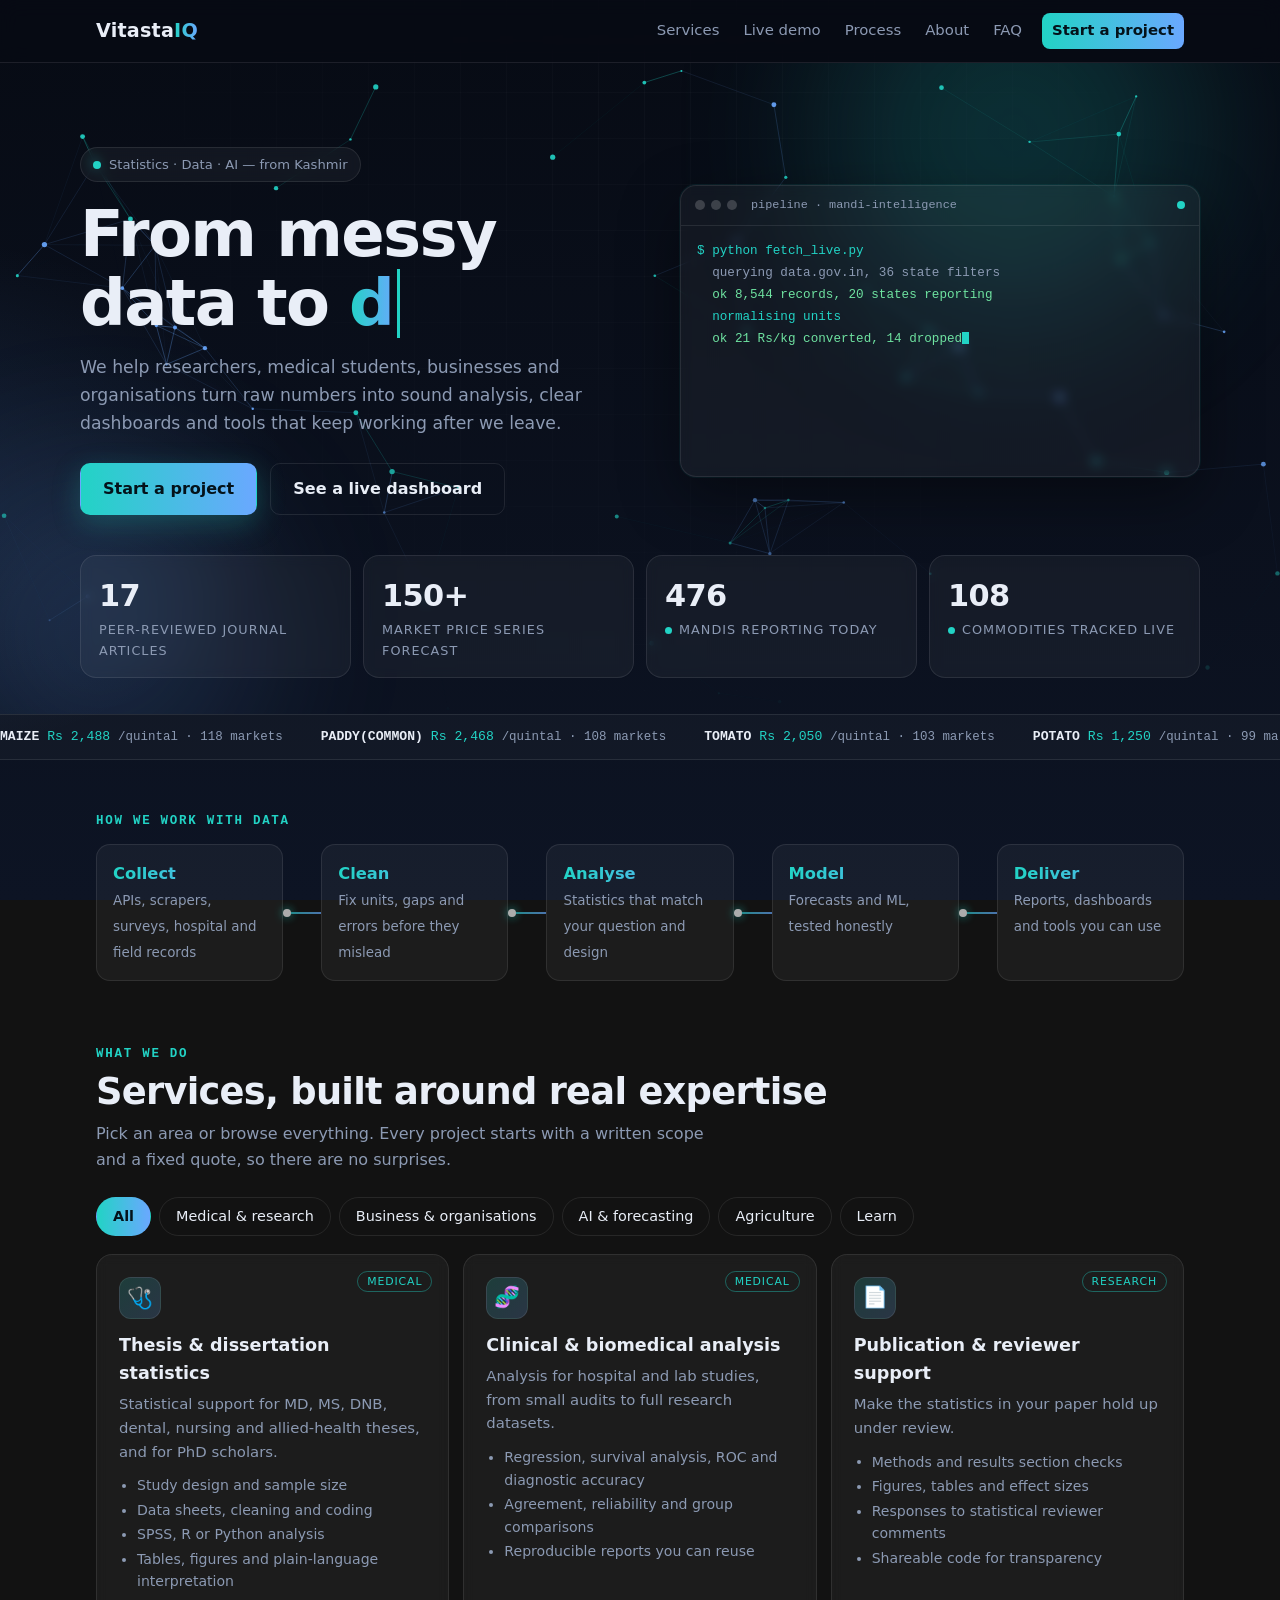
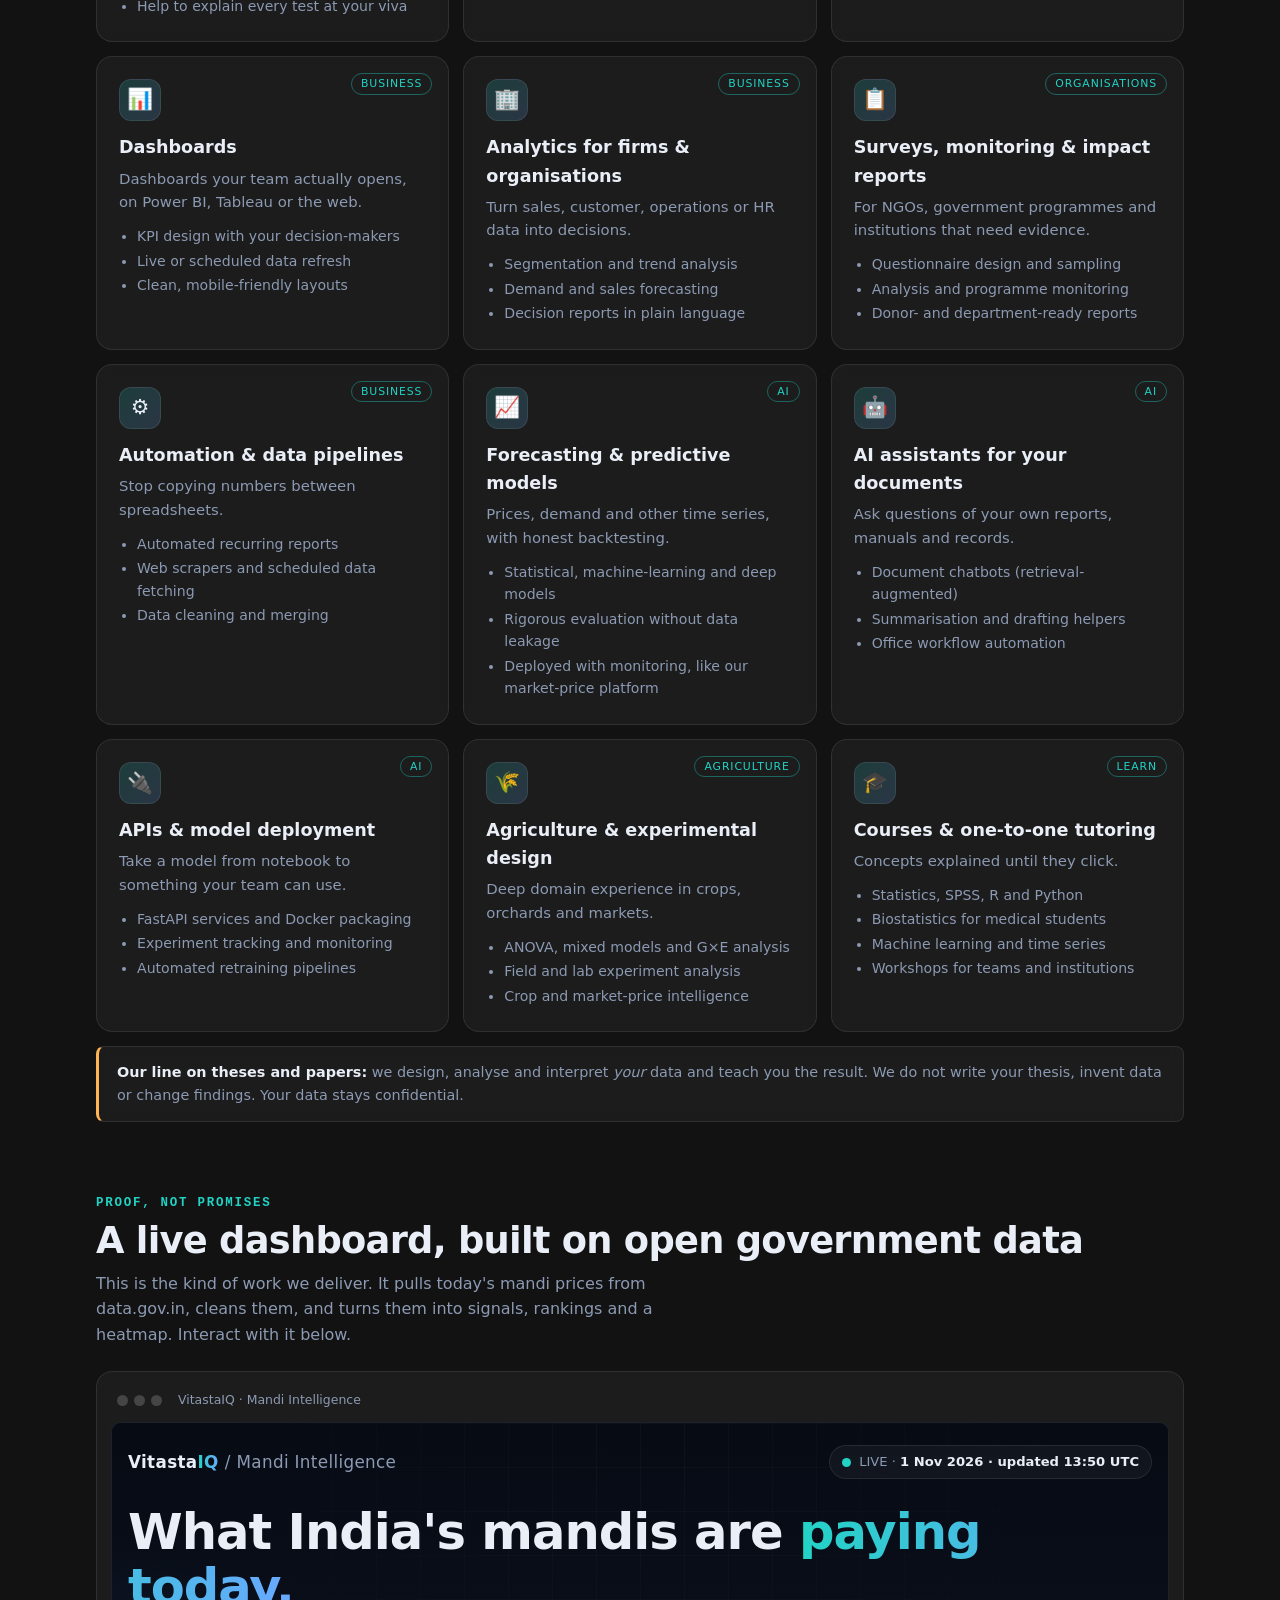
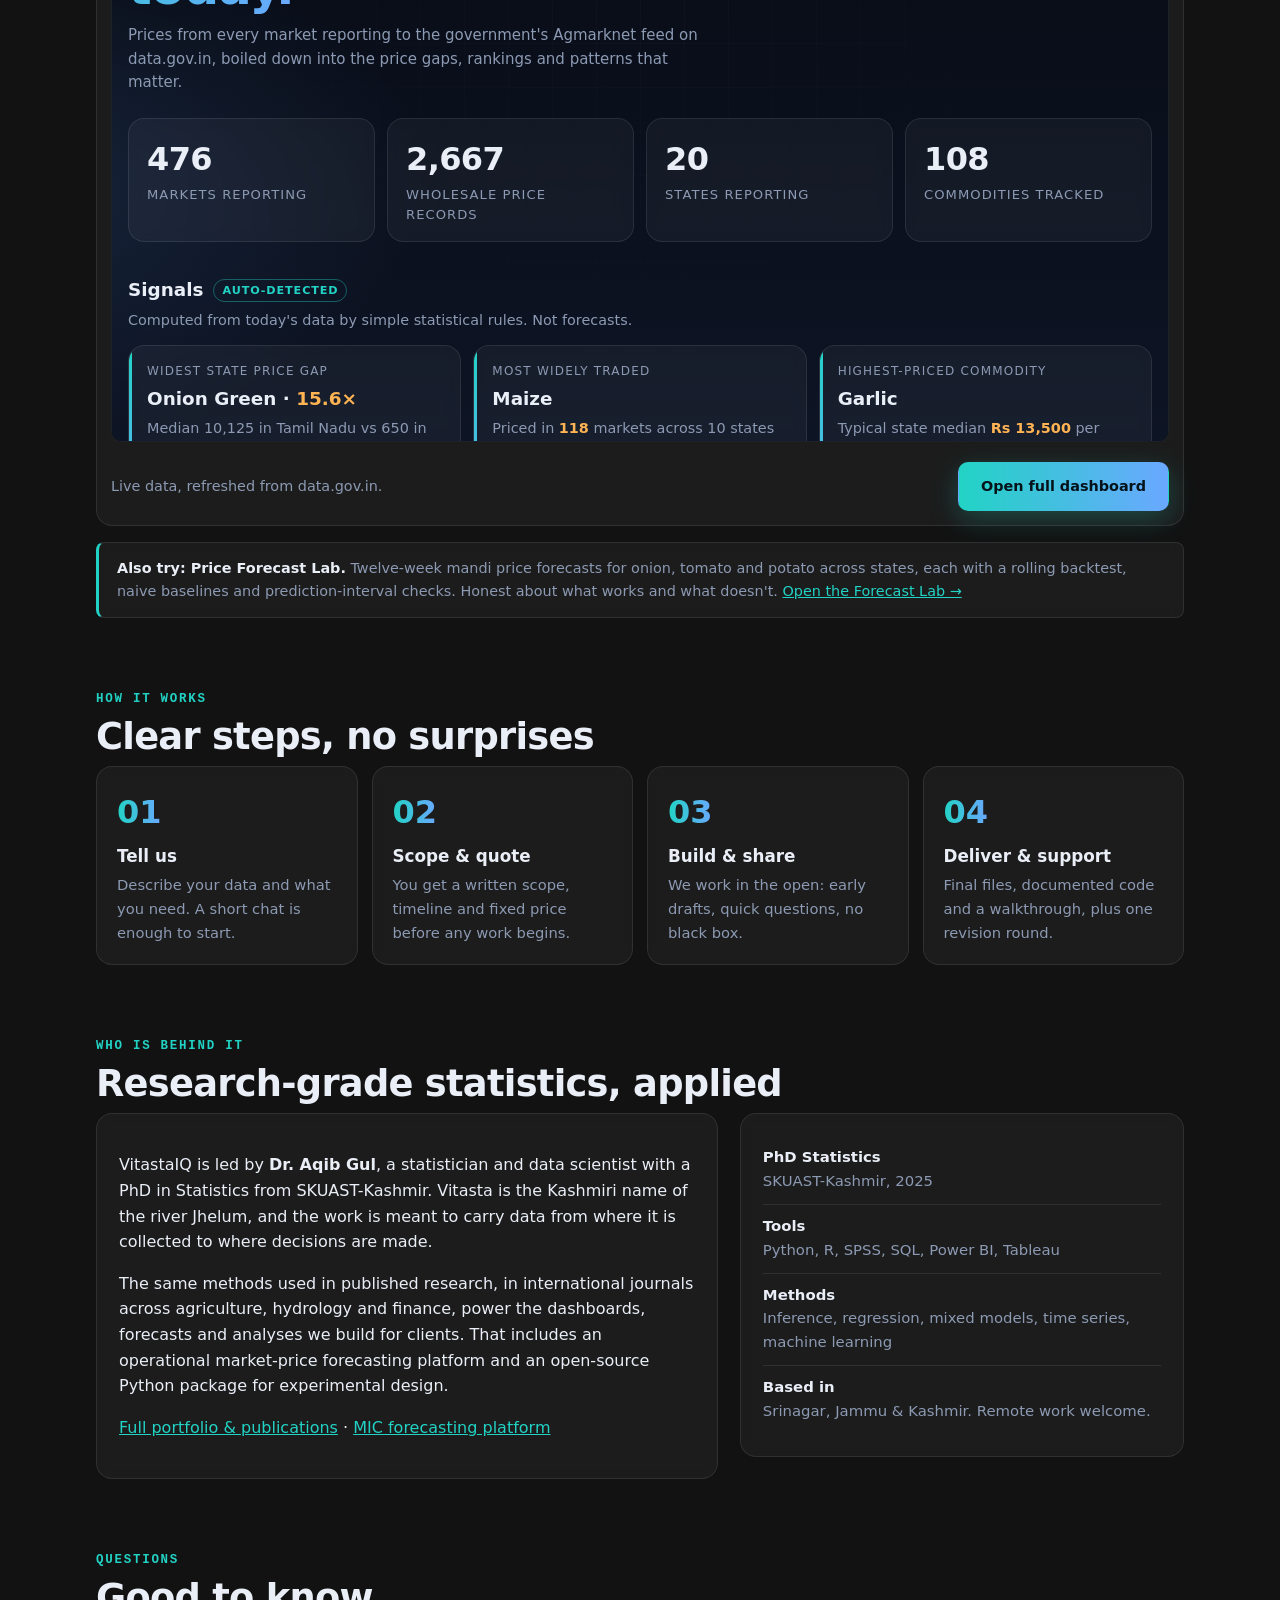
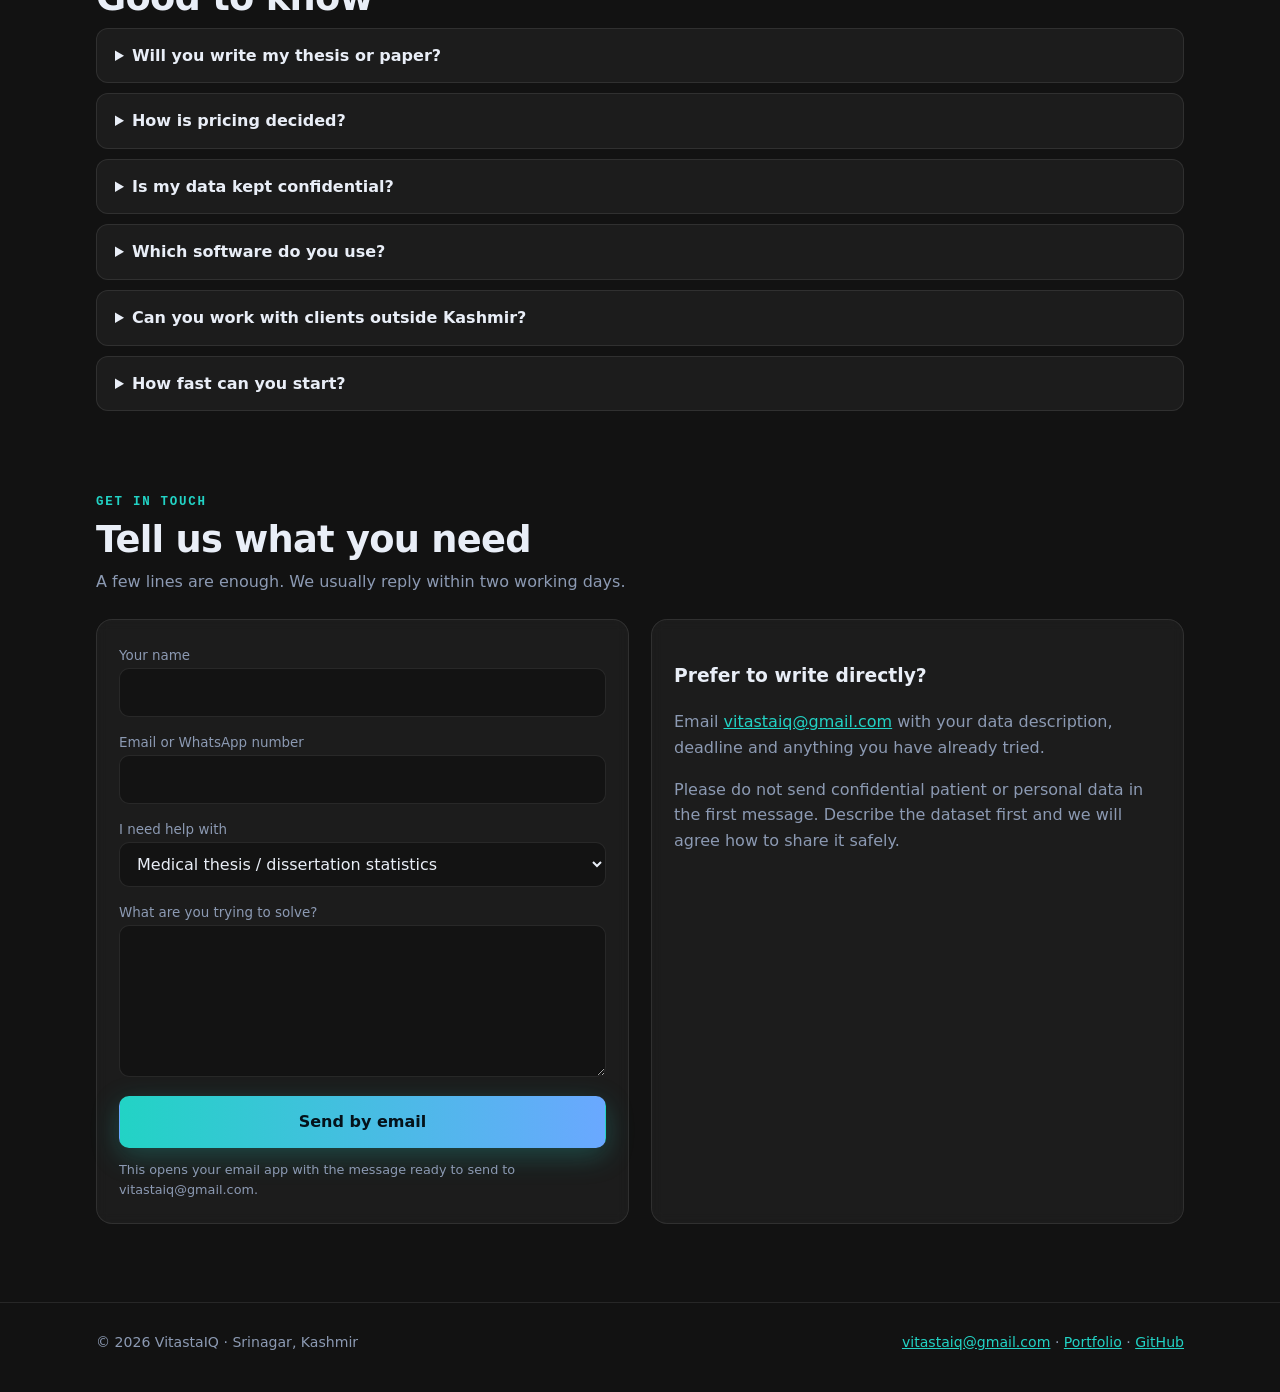
==== site/index.html @ 1707cb07 "Add Price Forecast Lab: 12-week mandi forecasts with rolling backtests, baselines and interval cover" ====
<!doctype html>
<html lang="en">
<head>
  <meta charset="utf-8">
  <meta name="viewport" content="width=device-width, initial-scale=1">
  <title>VitastaIQ</title>
  <meta name="description" content="Statistics, data and AI services from Kashmir: medical thesis analysis, dashboards, organisational analytics, forecasting and training.">
  <meta property="og:title" content="VitastaIQ: statistics, data and AI from Kashmir">
  <meta property="og:description" content="Medical thesis statistics, dashboards, analytics for organisations, forecasting, AI assistants and training.">
  <meta property="og:type" content="website">
  <link rel="stylesheet" href="styles.css">
</head>
<body>
  <header class="top">
    <div class="wrap">
      <a class="brand" href="#">Vitasta<span>IQ</span></a>
      <nav aria-label="Main">
        <a href="#services">Services</a>
        <a href="#demo">Live demo</a>
        <a href="#process">Process</a>
        <a href="#about">About</a>
        <a href="#faq">FAQ</a>
        <a class="cta" href="#contact">Start a project</a>
      </nav>
    </div>
  </header>

  <main>
<div class="hero-sec">
    <div class="orb o1"></div><div class="orb o2"></div>
    <canvas id="net" aria-hidden="true"></canvas>
    <div class="wrap hero">
     <div class="hero-grid">
      <div class="hero-copy">
      <div class="eyebrow glass"><span class="dot"></span> Statistics &middot; Data &middot; AI &mdash; from Kashmir</div>
      <h1>From messy data to <span class="rot grad" id="rot" aria-live="off">decisions</span></h1>
      <p class="lede">We help researchers, medical students, businesses and organisations turn raw numbers into sound analysis, clear dashboards and tools that keep working after we leave.</p>
      <a class="btn primary" href="#contact">Start a project</a>
      <a class="btn ghost" href="#demo">See a live dashboard</a>
      </div>
      <div class="console glass" aria-label="Pipeline log from the live mandi dashboard">
        <div class="cbar"><i></i><i></i><i></i><span>pipeline &middot; mandi-intelligence</span><em class="cdot"></em></div>
        <pre id="log" class="log"></pre>
      </div>
     </div>

      <div class="strip" id="strip">
        <div class="stat glass"><div class="n" data-count="17">0</div><div class="l">Peer-reviewed journal articles</div></div>
        <div class="stat glass"><div class="n" data-count="150" data-suffix="+">0</div><div class="l">Market price series forecast</div></div>
        <div class="stat glass live" id="liveA" hidden><div class="n" data-count="0" id="liveMarkets">0</div><div class="l">Mandis reporting today</div></div>
        <div class="stat glass live" id="liveB" hidden><div class="n" data-count="0" id="liveComm">0</div><div class="l">Commodities tracked live</div></div>
      </div>
    </div>
</div>

    <div class="ticker" id="ticker" hidden aria-label="Live mandi price ticker"><div class="tk" id="tk"></div></div>

    <section class="flow">
      <div class="wrap">
        <div class="kicker rv">How we work with data</div>
        <div class="flow-row rv">
          <div class="node"><b>Collect</b><span>APIs, scrapers, surveys, hospital and field records</span></div>
          <div class="link"></div>
          <div class="node"><b>Clean</b><span>Fix units, gaps and errors before they mislead</span></div>
          <div class="link"></div>
          <div class="node"><b>Analyse</b><span>Statistics that match your question and design</span></div>
          <div class="link"></div>
          <div class="node"><b>Model</b><span>Forecasts and ML, tested honestly</span></div>
          <div class="link"></div>
          <div class="node"><b>Deliver</b><span>Reports, dashboards and tools you can use</span></div>
        </div>
      </div>
    </section>

    <section id="services">
      <div class="wrap">
        <div class="kicker rv">What we do</div>
        <h2 class="rv">Services, built around real expertise</h2>
        <p class="sub rv">Pick an area or browse everything. Every project starts with a written scope and a fixed quote, so there are no surprises.</p>

        <div class="filters rv" id="filters" role="group" aria-label="Filter services">
          <button class="chip" type="button" data-f="all" aria-pressed="true">All</button>
          <button class="chip" type="button" data-f="med" aria-pressed="false">Medical &amp; research</button>
          <button class="chip" type="button" data-f="biz" aria-pressed="false">Business &amp; organisations</button>
          <button class="chip" type="button" data-f="ai" aria-pressed="false">AI &amp; forecasting</button>
          <button class="chip" type="button" data-f="agri" aria-pressed="false">Agriculture</button>
          <button class="chip" type="button" data-f="learn" aria-pressed="false">Learn</button>
        </div>

        <div class="cards" id="cards">
          <article class="card glass rv" data-c="med">
            <span class="tag">Medical</span><div class="ico">🩺</div>
            <h3>Thesis &amp; dissertation statistics</h3>
            <p>Statistical support for MD, MS, DNB, dental, nursing and allied-health theses, and for PhD scholars.</p>
            <ul><li>Study design and sample size</li><li>Data sheets, cleaning and coding</li><li>SPSS, R or Python analysis</li><li>Tables, figures and plain-language interpretation</li><li>Help to explain every test at your viva</li></ul>
          </article>
          <article class="card glass rv" data-c="med">
            <span class="tag">Medical</span><div class="ico">🧬</div>
            <h3>Clinical &amp; biomedical analysis</h3>
            <p>Analysis for hospital and lab studies, from small audits to full research datasets.</p>
            <ul><li>Regression, survival analysis, ROC and diagnostic accuracy</li><li>Agreement, reliability and group comparisons</li><li>Reproducible reports you can reuse</li></ul>
          </article>
          <article class="card glass rv" data-c="med">
            <span class="tag">Research</span><div class="ico">📄</div>
            <h3>Publication &amp; reviewer support</h3>
            <p>Make the statistics in your paper hold up under review.</p>
            <ul><li>Methods and results section checks</li><li>Figures, tables and effect sizes</li><li>Responses to statistical reviewer comments</li><li>Shareable code for transparency</li></ul>
          </article>

          <article class="card glass rv" data-c="biz">
            <span class="tag">Business</span><div class="ico">📊</div>
            <h3>Dashboards</h3>
            <p>Dashboards your team actually opens, on Power BI, Tableau or the web.</p>
            <ul><li>KPI design with your decision-makers</li><li>Live or scheduled data refresh</li><li>Clean, mobile-friendly layouts</li></ul>
          </article>
          <article class="card glass rv" data-c="biz">
            <span class="tag">Business</span><div class="ico">🏢</div>
            <h3>Analytics for firms &amp; organisations</h3>
            <p>Turn sales, customer, operations or HR data into decisions.</p>
            <ul><li>Segmentation and trend analysis</li><li>Demand and sales forecasting</li><li>Decision reports in plain language</li></ul>
          </article>
          <article class="card glass rv" data-c="biz">
            <span class="tag">Organisations</span><div class="ico">📋</div>
            <h3>Surveys, monitoring &amp; impact reports</h3>
            <p>For NGOs, government programmes and institutions that need evidence.</p>
            <ul><li>Questionnaire design and sampling</li><li>Analysis and programme monitoring</li><li>Donor- and department-ready reports</li></ul>
          </article>
          <article class="card glass rv" data-c="biz">
            <span class="tag">Business</span><div class="ico">⚙️</div>
            <h3>Automation &amp; data pipelines</h3>
            <p>Stop copying numbers between spreadsheets.</p>
            <ul><li>Automated recurring reports</li><li>Web scrapers and scheduled data fetching</li><li>Data cleaning and merging</li></ul>
          </article>

          <article class="card glass rv" data-c="ai">
            <span class="tag">AI</span><div class="ico">📈</div>
            <h3>Forecasting &amp; predictive models</h3>
            <p>Prices, demand and other time series, with honest backtesting.</p>
            <ul><li>Statistical, machine-learning and deep models</li><li>Rigorous evaluation without data leakage</li><li>Deployed with monitoring, like our market-price platform</li></ul>
          </article>
          <article class="card glass rv" data-c="ai">
            <span class="tag">AI</span><div class="ico">🤖</div>
            <h3>AI assistants for your documents</h3>
            <p>Ask questions of your own reports, manuals and records.</p>
            <ul><li>Document chatbots (retrieval-augmented)</li><li>Summarisation and drafting helpers</li><li>Office workflow automation</li></ul>
          </article>
          <article class="card glass rv" data-c="ai">
            <span class="tag">AI</span><div class="ico">🔌</div>
            <h3>APIs &amp; model deployment</h3>
            <p>Take a model from notebook to something your team can use.</p>
            <ul><li>FastAPI services and Docker packaging</li><li>Experiment tracking and monitoring</li><li>Automated retraining pipelines</li></ul>
          </article>

          <article class="card glass rv" data-c="agri">
            <span class="tag">Agriculture</span><div class="ico">🌾</div>
            <h3>Agriculture &amp; experimental design</h3>
            <p>Deep domain experience in crops, orchards and markets.</p>
            <ul><li>ANOVA, mixed models and G&times;E analysis</li><li>Field and lab experiment analysis</li><li>Crop and market-price intelligence</li></ul>
          </article>

          <article class="card glass rv" data-c="learn">
            <span class="tag">Learn</span><div class="ico">🎓</div>
            <h3>Courses &amp; one-to-one tutoring</h3>
            <p>Concepts explained until they click.</p>
            <ul><li>Statistics, SPSS, R and Python</li><li>Biostatistics for medical students</li><li>Machine learning and time series</li><li>Workshops for teams and institutions</li></ul>
          </article>
        </div>

        <div class="policy glass rv"><strong>Our line on theses and papers:</strong> we design, analyse and interpret <em>your</em> data and teach you the result. We do not write your thesis, invent data or change findings. Your data stays confidential.</div>
      </div>
    </section>

    <section id="demo">
      <div class="wrap">
        <div class="kicker rv">Proof, not promises</div>
        <h2 class="rv">A live dashboard, built on open government data</h2>
        <p class="sub rv">This is the kind of work we deliver. It pulls today's mandi prices from data.gov.in, cleans them, and turns them into signals, rankings and a heatmap. Interact with it below.</p>
        <div class="demo glass rv">
          <div class="bar"><i></i><i></i><i></i><span>VitastaIQ &middot; Mandi Intelligence</span></div>
          <iframe src="demo/mandi/index.html" title="Mandi Intelligence dashboard" loading="lazy"></iframe>
          <div class="row"><span>Live data, refreshed from data.gov.in.</span><a class="btn primary" href="demo/mandi/index.html">Open full dashboard</a></div>
        </div>
        <div class="policy glass rv" style="margin-top:16px;border-left-color:var(--a)"><strong>Also try: Price Forecast Lab.</strong> Twelve-week mandi price forecasts for onion, tomato and potato across states, each with a rolling backtest, naive baselines and prediction-interval checks. Honest about what works and what doesn't. <a href="demo/forecast/index.html">Open the Forecast Lab &rarr;</a></div>
      </div>
    </section>

    <section id="process">
      <div class="wrap">
        <div class="kicker rv">How it works</div>
        <h2 class="rv">Clear steps, no surprises</h2>
        <div class="steps">
          <div class="step glass rv"><h3>Tell us</h3><p>Describe your data and what you need. A short chat is enough to start.</p></div>
          <div class="step glass rv"><h3>Scope &amp; quote</h3><p>You get a written scope, timeline and fixed price before any work begins.</p></div>
          <div class="step glass rv"><h3>Build &amp; share</h3><p>We work in the open: early drafts, quick questions, no black box.</p></div>
          <div class="step glass rv"><h3>Deliver &amp; support</h3><p>Final files, documented code and a walkthrough, plus one revision round.</p></div>
        </div>
      </div>
    </section>

    <section id="about">
      <div class="wrap">
        <div class="kicker rv">Who is behind it</div>
        <h2 class="rv">Research-grade statistics, applied</h2>
        <div class="about">
          <div class="box glass rv">
            <p>VitastaIQ is led by <strong>Dr. Aqib Gul</strong>, a statistician and data scientist with a PhD in Statistics from SKUAST-Kashmir. Vitasta is the Kashmiri name of the river Jhelum, and the work is meant to carry data from where it is collected to where decisions are made.</p>
            <p>The same methods used in published research, in international journals across agriculture, hydrology and finance, power the dashboards, forecasts and analyses we build for clients. That includes an operational market-price forecasting platform and an open-source Python package for experimental design.</p>
            <p><a href="https://deepstatistix.github.io/">Full portfolio &amp; publications</a> &middot; <a href="https://micskuast.in">MIC forecasting platform</a></p>
          </div>
          <ul class="facts glass rv box">
            <li><b>PhD Statistics</b>SKUAST-Kashmir, 2025</li>
            <li><b>Tools</b>Python, R, SPSS, SQL, Power BI, Tableau</li>
            <li><b>Methods</b>Inference, regression, mixed models, time series, machine learning</li>
            <li><b>Based in</b>Srinagar, Jammu &amp; Kashmir. Remote work welcome.</li>
          </ul>
        </div>
      </div>
    </section>

    <section id="faq">
      <div class="wrap">
        <div class="kicker rv">Questions</div>
        <h2 class="rv">Good to know</h2>
        <div class="rv">
          <details><summary>Will you write my thesis or paper?</summary><p>No. We help with study design, analysis and interpretation of your own real data, and we teach you the results so you can defend them. The writing and the conclusions stay yours.</p></details>
          <details><summary>How is pricing decided?</summary><p>Every project gets a fixed quote after a short scoping chat, based on the data, the deliverables and the deadline. Students and early-stage teams are welcome to ask about reduced rates.</p></details>
          <details><summary>Is my data kept confidential?</summary><p>Yes. Client data is used only for your project and is not shared or published. We can sign a simple confidentiality agreement on request.</p></details>
          <details><summary>Which software do you use?</summary><p>SPSS, R and Python for analysis; Power BI, Tableau or web dashboards for reporting. We deliver in the tools you can open and maintain.</p></details>
          <details><summary>Can you work with clients outside Kashmir?</summary><p>Yes. Most work is remote, by email, calls and shared files.</p></details>
          <details><summary>How fast can you start?</summary><p>Small analyses can start within days. Larger builds are scheduled after the scope is agreed.</p></details>
        </div>
      </div>
    </section>

    <section id="contact">
      <div class="wrap">
        <div class="kicker rv">Get in touch</div>
        <h2 class="rv">Tell us what you need</h2>
        <p class="sub rv">A few lines are enough. We usually reply within two working days.</p>
        <div class="contact">
          <form class="glass rv" id="form">
            <div><label for="name">Your name</label><input id="name" name="name" required autocomplete="name"></div>
            <div><label for="contactinfo">Email or WhatsApp number</label><input id="contactinfo" name="contactinfo" required></div>
            <div><label for="service">I need help with</label>
              <select id="service" name="service">
                <option>Medical thesis / dissertation statistics</option>
                <option>Clinical or biomedical research analysis</option>
                <option>Publication or reviewer support</option>
                <option>Dashboard</option>
                <option>Analytics for my organisation</option>
                <option>Survey, monitoring or impact report</option>
                <option>Automation or data pipeline</option>
                <option>Forecasting or predictive model</option>
                <option>AI assistant for documents</option>
                <option>Agriculture or experimental design</option>
                <option>Course or tutoring</option>
                <option>Something else</option>
              </select></div>
            <div><label for="msg">What are you trying to solve?</label><textarea id="msg" name="msg" rows="5" required></textarea></div>
            <button class="btn primary" type="submit">Send by email</button>
            <p class="note">This opens your email app with the message ready to send to vitastaiq@gmail.com.</p>
          </form>
          <div class="side glass rv">
            <h3>Prefer to write directly?</h3>
            <p>Email <a href="mailto:vitastaiq@gmail.com">vitastaiq@gmail.com</a> with your data description, deadline and anything you have already tried.</p>
            <p>Please do not send confidential patient or personal data in the first message. Describe the dataset first and we will agree how to share it safely.</p>
          </div>
        </div>
      </div>
    </section>
  </main>

  <footer>
    <div class="wrap">
      <span>&copy; 2026 VitastaIQ &middot; Srinagar, Kashmir</span>
      <span><a href="mailto:vitastaiq@gmail.com">vitastaiq@gmail.com</a> &middot; <a href="https://deepstatistix.github.io/">Portfolio</a> &middot; <a href="https://github.com/DeepStatistix">GitHub</a></span>
    </div>
  </footer>

<script src="demo/mandi/live.js" onerror="void 0"></script>
<script>
(function () {
  var reduce = window.matchMedia && window.matchMedia("(prefers-reduced-motion: reduce)").matches;
  var fmt = function (n) { return Math.round(n).toLocaleString("en-IN"); };

  /* rotating headline word */
  var words = ["decisions", "dashboards", "thesis results", "forecasts", "AI tools", "clear reports"];
  var el = document.getElementById("rot");
  if (reduce) { el.textContent = words[0]; el.style.borderRight = "0"; }
  else {
    var w = 0, i = 0, del = false;
    (function tick() {
      var full = words[w];
      i += del ? -1 : 1;
      el.textContent = full.slice(0, i);
      var wait = del ? 45 : 85;
      if (!del && i === full.length) { del = true; wait = 1500; }
      else if (del && i === 0) { del = false; w = (w + 1) % words.length; wait = 350; }
      setTimeout(tick, wait);
    })();
  }

  /* live numbers from the dashboard's data, if present */
  if (window.LIVE) {
    document.getElementById("liveMarkets").setAttribute("data-count", window.LIVE.markets);
    document.getElementById("liveComm").setAttribute("data-count", Object.keys(window.LIVE.commodities).length);
    document.getElementById("liveA").hidden = false;
    document.getElementById("liveB").hidden = false;
  }

  /* live data helpers */
  var esc = function (s) { return String(s).replace(/[&<>"]/g, function (c) { return { "&": "&amp;", "<": "&lt;", ">": "&gt;", '"': "&quot;" }[c]; }); };
  var med = function (a) { a = a.slice().sort(function (x, y) { return x - y; }); var m = a.length >> 1; return a.length % 2 ? a[m] : (a[m - 1] + a[m]) / 2; };
  var L = window.LIVE, byM = [], best = null;
  if (L) {
    Object.keys(L.commodities).forEach(function (n) { var c = L.commodities[n]; c.typ = med(c.states.map(function (s) { return s.p; })); c.nst = c.states.length; });
    byM = Object.keys(L.commodities).sort(function (a, b) { return L.commodities[b].markets - L.commodities[a].markets; });
    byM.forEach(function (n) {
      var c = L.commodities[n]; if (c.nst < 4 || c.markets < 10) return;
      var lo = c.states[0], hi = c.states[c.states.length - 1], r = hi.p / lo.p;
      if (!best || r > best.r) best = { n: n, r: r, lo: lo.s, hi: hi.s };
    });
  }

  /* price ticker */
  if (L && byM.length) {
    var items = byM.slice(0, 18).map(function (n) {
      var c = L.commodities[n];
      return "<span><b>" + esc(n.toUpperCase()) + "</b> <em>Rs " + fmt(c.typ) + "</em> <small>/quintal &middot; " + c.markets + " markets</small></span>";
    }).join("");
    document.getElementById("tk").innerHTML = items + items;
    document.getElementById("ticker").hidden = false;
  }

  /* console: the real steps of the mandi pipeline, with today's numbers */
  (function () {
    var out = document.getElementById("log"), lines;
    if (L) lines = [
      ["p", "$ python fetch_live.py"],
      ["m", "  querying data.gov.in, 36 state filters"],
      ["ok", "  ok " + fmt(L.rows) + " records, " + L.states + " states reporting"],
      ["p", "  normalising units"],
      ["ok", "  ok " + (L.adjusted || 0) + " Rs/kg converted, " + (L.dropped || 0) + " dropped"],
      ["ok", "  ok " + fmt(L.retail || 0) + " retail-market records set aside"],
      ["p", "  aggregating"],
      ["ok", "  ok " + L.markets + " markets, " + byM.length + " commodities"]
    ].concat(best ? [["w", "  signal: widest gap " + best.n + " " + best.r.toFixed(1) + "x (" + best.lo + " to " + best.hi + ")"]] : [], [["m", "  ready, data for " + L.date]]);
    else lines = [["p", "$ python fetch_live.py"], ["m", "  querying data.gov.in"], ["p", "  normalising units"], ["p", "  aggregating"], ["ok", "  ok dashboard data ready"]];
    var html = [], li = 0, ci = 0;
    function paint(cursor) { out.innerHTML = html.join("\n") + (cursor ? '<span class="cur"></span>' : ""); }
    if (reduce) { html = lines.map(function (l) { return '<span class="' + l[0] + '">' + esc(l[1]) + "</span>"; }); paint(true); return; }
    (function step() {
      if (li >= lines.length) { paint(true); return; }
      var l = lines[li], isCmd = l[0] === "p" && l[1].charAt(0) === "$";
      if (isCmd && ci < l[1].length) {
        ci += 1; out.innerHTML = html.concat(['<span class="p">' + esc(l[1].slice(0, ci)) + "</span>"]).join("\n") + '<span class="cur"></span>';
        return setTimeout(step, 55);
      }
      html.push('<span class="' + l[0] + '">' + esc(l[1]) + "</span>"); li += 1; ci = 0; paint(true);
      setTimeout(step, isCmd ? 400 : 330);
    })();
  })();

  /* neural-network background */
  (function () {
    var c = document.getElementById("net"); if (!c || reduce || !c.getContext) return;
    var x = c.getContext("2d"), W = 0, H = 0, pts = [], mouse = { x: -999, y: -999 }, run = true, LINK = 130;
    function size() {
      var r = c.parentNode.getBoundingClientRect(), d = Math.min(window.devicePixelRatio || 1, 2);
      W = r.width; H = r.height; c.width = W * d; c.height = H * d; x.setTransform(d, 0, 0, d, 0, 0);
      var n = Math.round(Math.min(95, W * H / 13000)); pts = [];
      for (var i = 0; i < n; i++) pts.push({ x: Math.random() * W, y: Math.random() * H, vx: (Math.random() - .5) * .38, vy: (Math.random() - .5) * .38, r: 1 + Math.random() * 1.7, h: Math.random() < .3 });
    }
    function frame() {
      if (!run) return;
      x.clearRect(0, 0, W, H);
      for (var i = 0; i < pts.length; i++) {
        var p = pts[i]; p.x += p.vx; p.y += p.vy;
        if (p.x < 0 || p.x > W) p.vx *= -1; if (p.y < 0 || p.y > H) p.vy *= -1;
        var dx = p.x - mouse.x, dy = p.y - mouse.y, dm = Math.sqrt(dx * dx + dy * dy);
        if (dm < 120 && dm > 0) { p.x += dx / dm * .6; p.y += dy / dm * .6; }
        for (var j = i + 1; j < pts.length; j++) {
          var q = pts[j], ax = p.x - q.x, ay = p.y - q.y, d = Math.sqrt(ax * ax + ay * ay);
          if (d < LINK) { x.strokeStyle = "rgba(" + (p.h || q.h ? "106,168,255" : "34,211,197") + "," + ((1 - d / LINK) * .42).toFixed(3) + ")"; x.lineWidth = 1; x.beginPath(); x.moveTo(p.x, p.y); x.lineTo(q.x, q.y); x.stroke(); }
        }
        x.fillStyle = p.h ? "rgba(106,168,255,.9)" : "rgba(34,211,197,.9)"; x.beginPath(); x.arc(p.x, p.y, p.r, 0, 6.283); x.fill();
      }
      requestAnimationFrame(frame);
    }
    size(); frame();
    window.addEventListener("resize", size);
    c.parentNode.addEventListener("mousemove", function (e) { var r = c.getBoundingClientRect(); mouse.x = e.clientX - r.left; mouse.y = e.clientY - r.top; });
    c.parentNode.addEventListener("mouseleave", function () { mouse.x = mouse.y = -999; });
    if ("IntersectionObserver" in window) new IntersectionObserver(function (es) { var v = es[0].isIntersecting; if (v && !run) { run = true; frame(); } run = v; }).observe(c);
  })();

  /* cursor spotlight on cards */
  document.getElementById("cards").addEventListener("mousemove", function (e) {
    var t = e.target.closest && e.target.closest(".card"); if (!t) return;
    var r = t.getBoundingClientRect(); t.style.setProperty("--mx", (e.clientX - r.left) + "px"); t.style.setProperty("--my", (e.clientY - r.top) + "px");
  });

  /* count-up */
  function count(n) {
    var end = +n.getAttribute("data-count"), suf = n.getAttribute("data-suffix") || "", t0 = null;
    if (reduce) { n.textContent = fmt(end) + suf; return; }
    (function step(t) {
      if (t0 === null) t0 = t;
      var p = Math.min(1, (t - t0) / 1100);
      n.textContent = fmt(end * (1 - Math.pow(1 - p, 3))) + suf;
      if (p < 1) requestAnimationFrame(step);
    })(performance.now());
  }
  var counted = false;
  function runCounts() { if (counted) return; counted = true; Array.prototype.forEach.call(document.querySelectorAll("[data-count]"), count); }

  /* reveal on scroll */
  var rv = document.querySelectorAll(".rv");
  if ("IntersectionObserver" in window && !reduce) {
    var io = new IntersectionObserver(function (es) {
      es.forEach(function (e) { if (e.isIntersecting) { e.target.classList.add("in"); io.unobserve(e.target); } });
    }, { threshold: 0.12 });
    Array.prototype.forEach.call(rv, function (x) { io.observe(x); });
  } else { Array.prototype.forEach.call(rv, function (x) { x.classList.add("in"); }); }
  runCounts();

  /* service filter */
  document.getElementById("filters").addEventListener("click", function (e) {
    var b = e.target.closest("button"); if (!b) return;
    var f = b.getAttribute("data-f");
    Array.prototype.forEach.call(this.children, function (c) { c.setAttribute("aria-pressed", c === b ? "true" : "false"); });
    Array.prototype.forEach.call(document.querySelectorAll("#cards .card"), function (c) {
      var show = f === "all" || c.getAttribute("data-c") === f;
      c.hidden = !show;
      if (show) c.classList.add("in");
    });
  });

  /* contact form -> prefilled email (no backend needed) */
  document.getElementById("form").addEventListener("submit", function (e) {
    e.preventDefault();
    var f = e.target, g = function (n) { return f.elements[n].value.trim(); };
    var body = "Name: " + g("name") + "\nContact: " + g("contactinfo") + "\nService: " + g("service") + "\n\n" + g("msg");
    window.location.href = "mailto:vitastaiq@gmail.com?subject=" + encodeURIComponent("Enquiry: " + g("service")) + "&body=" + encodeURIComponent(body);
  });
})();
</script>
</body>
</html>
---- site/styles.css ----
:root {
  color-scheme: dark;
  --bg: #070b14; --bg2: #0d1424; --card: rgba(255,255,255,.045); --line: rgba(255,255,255,.09);
  --fg: #e9eef7; --muted: #8c9ab3; --a: #22d3c5; --b: #6aa8ff; --warm: #ffb454;
}
* { box-sizing: border-box; }
html { scroll-behavior: smooth; scroll-padding-top: 72px; }
body {
  margin: 0; color: var(--fg); font: 16px/1.6 system-ui, -apple-system, "Segoe UI", sans-serif; min-height: 100vh;
  background: radial-gradient(900px 520px at 85% -8%, rgba(34,211,197,.15), transparent 60%),
              radial-gradient(700px 440px at -10% 8%, rgba(106,168,255,.14), transparent 60%),
              linear-gradient(var(--bg), var(--bg2)) fixed;
}
body::before {
  content: ""; position: fixed; inset: 0; pointer-events: none; opacity: .3;
  background-image: linear-gradient(var(--line) 1px, transparent 1px), linear-gradient(90deg, var(--line) 1px, transparent 1px);
  background-size: 46px 46px;
  -webkit-mask-image: radial-gradient(ellipse at 50% 0%, #000 0%, transparent 72%); mask-image: radial-gradient(ellipse at 50% 0%, #000 0%, transparent 72%);
}
a { color: var(--a); }
.wrap { position: relative; max-width: 1120px; margin: 0 auto; padding: 0 16px; }
.glass { background: var(--card); border: 1px solid var(--line); border-radius: 16px; backdrop-filter: blur(6px); }
.grad { background: linear-gradient(90deg, var(--a), var(--b)); -webkit-background-clip: text; background-clip: text; color: transparent; }

/* nav */
header.top { position: sticky; top: 0; z-index: 20; background: rgba(7,11,20,.72); backdrop-filter: blur(10px); border-bottom: 1px solid var(--line); }
header.top .wrap { display: flex; align-items: center; justify-content: space-between; height: 62px; gap: 12px; }
.brand { font-weight: 780; font-size: 1.2rem; color: var(--fg); text-decoration: none; letter-spacing: .01em; }
.brand span { background: linear-gradient(90deg, var(--a), var(--b)); -webkit-background-clip: text; background-clip: text; color: transparent; }
nav { display: flex; align-items: center; gap: 4px; }
nav a { color: var(--muted); text-decoration: none; font-size: .93rem; padding: 6px 10px; border-radius: 8px; }
nav a:hover { color: var(--fg); background: var(--card); }
nav a.cta { color: #04121a; background: linear-gradient(90deg, var(--a), var(--b)); font-weight: 650; margin-left: 6px; }
@media (max-width: 760px) { nav a:not(.cta) { display: none; } }

/* hero */
.hero { padding: 84px 0 40px; }
.eyebrow { display: inline-flex; align-items: center; gap: 8px; font-size: .82rem; color: var(--muted); padding: 6px 12px; border-radius: 99px; margin-bottom: 18px; }
.dot { width: 8px; height: 8px; border-radius: 50%; background: var(--a); box-shadow: 0 0 0 0 rgba(34,211,197,.7); animation: pulse 1.8s infinite; }
@keyframes pulse { 70% { box-shadow: 0 0 0 10px rgba(34,211,197,0); } 100% { box-shadow: 0 0 0 0 rgba(34,211,197,0); } }
.hero h1 { font-size: clamp(2.2rem, 6vw, 4rem); line-height: 1.08; margin: 0 0 16px; letter-spacing: -.025em; max-width: 16ch; }
.rot { display: inline-block; min-width: 1ch; border-right: 3px solid var(--a); padding-right: 4px; animation: blink 1s steps(1) infinite; }
@keyframes blink { 50% { border-color: transparent; } }
.hero p.lede { color: var(--muted); max-width: 58ch; margin: 0 0 26px; font-size: 1.08rem; }
.btn { display: inline-block; padding: 12px 22px; border-radius: 10px; text-decoration: none; font-weight: 650; border: 1px solid transparent; cursor: pointer; font: inherit; font-weight: 650; }
.btn.primary { color: #04121a; background: linear-gradient(90deg, var(--a), var(--b)); box-shadow: 0 8px 28px rgba(34,211,197,.25); transition: transform .15s, box-shadow .15s; }
.btn.primary:hover { transform: translateY(-2px); box-shadow: 0 12px 34px rgba(34,211,197,.35); }
.btn.ghost { color: var(--fg); border-color: var(--line); margin-left: 8px; background: transparent; }
.btn.ghost:hover { border-color: var(--a); }
@media (max-width: 480px) { .btn.ghost { margin: 10px 0 0; } }

.strip { display: grid; gap: 12px; grid-template-columns: repeat(auto-fit, minmax(190px, 1fr)); margin-top: 40px; }
.stat { padding: 16px 18px; }
.stat .n { font-size: 1.9rem; font-weight: 780; letter-spacing: -.02em; font-variant-numeric: tabular-nums; }
.stat .l { color: var(--muted); font-size: .8rem; text-transform: uppercase; letter-spacing: .08em; }
.stat.live .l::before { content: ""; display: inline-block; width: 7px; height: 7px; border-radius: 50%; background: var(--a); margin-right: 7px; animation: pulse 1.8s infinite; }

/* sections */
section { padding: 64px 0 8px; }
.kicker { color: var(--a); font-size: .78rem; text-transform: uppercase; letter-spacing: .14em; font-weight: 650; }
h2 { font-size: clamp(1.6rem, 3.6vw, 2.3rem); line-height: 1.15; margin: 6px 0 8px; letter-spacing: -.02em; }
.sub { color: var(--muted); max-width: 62ch; margin: 0 0 24px; }

/* services */
.filters { display: flex; flex-wrap: wrap; gap: 8px; margin-bottom: 18px; }
.chip { font: inherit; font-size: .9rem; color: var(--fg); background: transparent; border: 1px solid var(--line); border-radius: 99px; padding: 7px 16px; cursor: pointer; transition: .15s; }
.chip:hover { border-color: var(--a); }
.chip[aria-pressed="true"] { color: #04121a; border-color: transparent; font-weight: 650; background: linear-gradient(90deg, var(--a), var(--b)); }
.cards { display: grid; gap: 14px; grid-template-columns: repeat(auto-fill, minmax(290px, 1fr)); }
.card { padding: 22px; position: relative; overflow: hidden; transition: transform .2s, border-color .2s, box-shadow .2s; }
.card:hover { transform: translateY(-4px); border-color: rgba(34,211,197,.5); box-shadow: 0 14px 40px rgba(0,0,0,.35), 0 0 0 1px rgba(34,211,197,.15); }
.card::before { content: ""; position: absolute; left: 0; right: 0; top: 0; height: 2px; background: linear-gradient(90deg, var(--a), var(--b)); opacity: 0; transition: opacity .2s; }
.card:hover::before { opacity: 1; }
.ico { width: 42px; height: 42px; border-radius: 12px; display: grid; place-items: center; font-size: 1.3rem; margin-bottom: 12px; background: linear-gradient(135deg, rgba(34,211,197,.18), rgba(106,168,255,.18)); border: 1px solid var(--line); }
.card h3 { margin: 0 0 6px; font-size: 1.1rem; }
.card p { margin: 0 0 10px; color: var(--muted); font-size: .93rem; }
.card ul { margin: 0; padding-left: 18px; color: var(--muted); font-size: .88rem; }
.card ul li { margin: 2px 0; }
.card[hidden] { display: none; }
.tag { position: absolute; top: 16px; right: 16px; font-size: .68rem; letter-spacing: .08em; text-transform: uppercase; color: var(--a); border: 1px solid rgba(34,211,197,.4); border-radius: 99px; padding: 1px 9px; }
.policy { margin-top: 14px; padding: 14px 18px; color: var(--muted); font-size: .9rem; border-left: 3px solid var(--warm); border-radius: 8px; }
.policy strong { color: var(--fg); }

/* demo */
.demo { padding: 14px; }
.demo .bar { display: flex; gap: 6px; align-items: center; padding: 4px 6px 12px; }
.demo .bar i { width: 11px; height: 11px; border-radius: 50%; background: rgba(255,255,255,.18); display: inline-block; }
.demo .bar span { margin-left: 10px; font-size: .78rem; color: var(--muted); }
.demo iframe { width: 100%; height: 620px; border: 1px solid var(--line); border-radius: 10px; background: var(--bg); }
.demo .row { display: flex; justify-content: space-between; align-items: center; flex-wrap: wrap; gap: 10px; margin-top: 12px; color: var(--muted); font-size: .9rem; }

/* process */
.steps { display: grid; gap: 14px; grid-template-columns: repeat(auto-fit, minmax(230px, 1fr)); counter-reset: s; }
.step { padding: 20px; counter-increment: s; }
.step::before { content: counter(s, decimal-leading-zero); font-size: 2rem; font-weight: 800; background: linear-gradient(90deg, var(--a), var(--b)); -webkit-background-clip: text; background-clip: text; color: transparent; }
.step h3 { margin: 4px 0; font-size: 1.05rem; }
.step p { margin: 0; color: var(--muted); font-size: .92rem; }

/* about */
.about { display: grid; gap: 22px; grid-template-columns: 1.4fr 1fr; align-items: start; }
@media (max-width: 800px) { .about { grid-template-columns: 1fr; } }
.about .box { padding: 22px; }
.facts { list-style: none; margin: 0; padding: 0; }
.facts li { padding: 10px 0; border-bottom: 1px solid var(--line); color: var(--muted); font-size: .93rem; }
.facts li:last-child { border: 0; }
.facts b { color: var(--fg); display: block; }

/* faq */
details { border: 1px solid var(--line); border-radius: 12px; background: var(--card); padding: 14px 18px; margin-bottom: 10px; }
summary { cursor: pointer; font-weight: 600; }
details p { color: var(--muted); margin: 10px 0 0; font-size: .94rem; }

/* contact */
.contact { display: grid; gap: 22px; grid-template-columns: 1fr 1fr; }
@media (max-width: 800px) { .contact { grid-template-columns: 1fr; } }
form { display: grid; gap: 12px; padding: 22px; }
input, textarea, select { font: inherit; color: var(--fg); background: rgba(0,0,0,.3); border: 1px solid var(--line); border-radius: 10px; padding: 11px 13px; width: 100%; }
input:focus, textarea:focus, select:focus { outline: 2px solid var(--a); outline-offset: 1px; }
label { font-size: .84rem; color: var(--muted); }
.side { padding: 22px; }
.side p { color: var(--muted); }
.note { font-size: .8rem; color: var(--muted); margin: 0; }

footer { margin-top: 70px; border-top: 1px solid var(--line); padding: 28px 0 40px; color: var(--muted); font-size: .88rem; }
footer .wrap { display: flex; justify-content: space-between; flex-wrap: wrap; gap: 10px; }

/* reveal on scroll */
.rv { opacity: 0; transform: translateY(18px); transition: opacity .6s ease, transform .6s ease; }
.rv.in { opacity: 1; transform: none; }
@media (prefers-reduced-motion: reduce) {
  .rv { opacity: 1; transform: none; transition: none; }
  .dot, .rot, .stat.live .l::before { animation: none; }
  html { scroll-behavior: auto; }
}

/* ---- intelligence-lab hero ---- */
.hero-sec { position: relative; overflow: hidden; }
#net { position: absolute; inset: 0; width: 100%; height: 100%; -webkit-mask-image: linear-gradient(#000 55%, transparent); mask-image: linear-gradient(#000 55%, transparent); }
.orb { position: absolute; border-radius: 50%; filter: blur(80px); opacity: .5; pointer-events: none; animation: floaty 14s ease-in-out infinite; }
.o1 { width: 380px; height: 380px; background: rgba(34,211,197,.35); top: -120px; right: 6%; }
.o2 { width: 320px; height: 320px; background: rgba(106,168,255,.3); bottom: -80px; left: -60px; animation-delay: -6s; }
@keyframes floaty { 50% { transform: translate(30px, 26px) scale(1.08); } }
.hero { z-index: 1; padding-bottom: 36px; }
.hero-grid { display: grid; gap: 28px; grid-template-columns: 1.1fr 1fr; align-items: center; }
@media (max-width: 920px) { .hero-grid { grid-template-columns: 1fr; } }
.console { overflow: hidden; font-family: ui-monospace, SFMono-Regular, Menlo, Consolas, monospace; box-shadow: 0 20px 60px rgba(0,0,0,.4), 0 0 0 1px rgba(34,211,197,.08); }
.cbar { display: flex; align-items: center; gap: 6px; padding: 10px 14px; border-bottom: 1px solid var(--line); font-size: .74rem; color: var(--muted); }
.cbar i { width: 10px; height: 10px; border-radius: 50%; background: rgba(255,255,255,.18); display: inline-block; }
.cbar span { margin-left: 8px; flex: 1; }
.cdot { width: 8px; height: 8px; border-radius: 50%; background: var(--a); animation: pulse 1.8s infinite; }
.log { margin: 0; padding: 14px 16px; min-height: 250px; font: inherit; font-size: .79rem; line-height: 1.75; color: #b8c7dc; white-space: pre-wrap; word-break: break-word; }
.log .p { color: var(--a); } .log .ok { color: #6fe3a1; } .log .m { color: var(--muted); } .log .w { color: var(--warm); }
.log .cur { display: inline-block; width: 7px; height: 1em; background: var(--a); vertical-align: -2px; animation: blink2 1s steps(1) infinite; }
@keyframes blink2 { 50% { opacity: 0; } }

.ticker { overflow: hidden; border-top: 1px solid var(--line); border-bottom: 1px solid var(--line); background: rgba(255,255,255,.025); font-family: ui-monospace, SFMono-Regular, Menlo, Consolas, monospace; font-size: .82rem; white-space: nowrap; }
.tk { display: inline-flex; gap: 38px; padding: 11px 0; animation: marq 80s linear infinite; }
.ticker:hover .tk { animation-play-state: paused; }
@keyframes marq { to { transform: translateX(-50%); } }
.tk b { color: var(--fg); font-weight: 600; } .tk em { color: var(--a); font-style: normal; } .tk small { color: var(--muted); font-size: .78rem; }

.flow { padding: 52px 0 0; }
.flow-row { display: flex; align-items: stretch; margin-top: 12px; }
.node { flex: 1; padding: 16px; border: 1px solid var(--line); border-radius: 14px; background: var(--card); }
.node b { display: block; font-size: 1.02rem; background: linear-gradient(90deg, var(--a), var(--b)); -webkit-background-clip: text; background-clip: text; color: transparent; }
.node span { color: var(--muted); font-size: .84rem; }
.link { width: 38px; align-self: center; height: 2px; position: relative; background: linear-gradient(90deg, var(--a), var(--b)); opacity: .65; flex: none; }
.link::after { content: ""; position: absolute; top: -3px; width: 8px; height: 8px; border-radius: 50%; background: #fff; box-shadow: 0 0 10px var(--a); animation: run 2.2s linear infinite; }
@keyframes run { from { left: 0; } to { left: calc(100% - 8px); } }
@media (max-width: 860px) { .flow-row { flex-direction: column; } .link { width: 2px; height: 24px; margin: 0 auto; background: linear-gradient(var(--a), var(--b)); } .link::after { display: none; } }

.kicker { font-family: ui-monospace, SFMono-Regular, Menlo, Consolas, monospace; }
.card::after { content: ""; position: absolute; inset: 0; border-radius: inherit; pointer-events: none; opacity: 0; transition: opacity .25s; background: radial-gradient(280px circle at var(--mx, 50%) var(--my, 50%), rgba(34,211,197,.16), transparent 60%); }
.card:hover::after { opacity: 1; }
@media (prefers-reduced-motion: reduce) { .orb, .tk, .link::after, .cdot, .log .cur { animation: none; } }
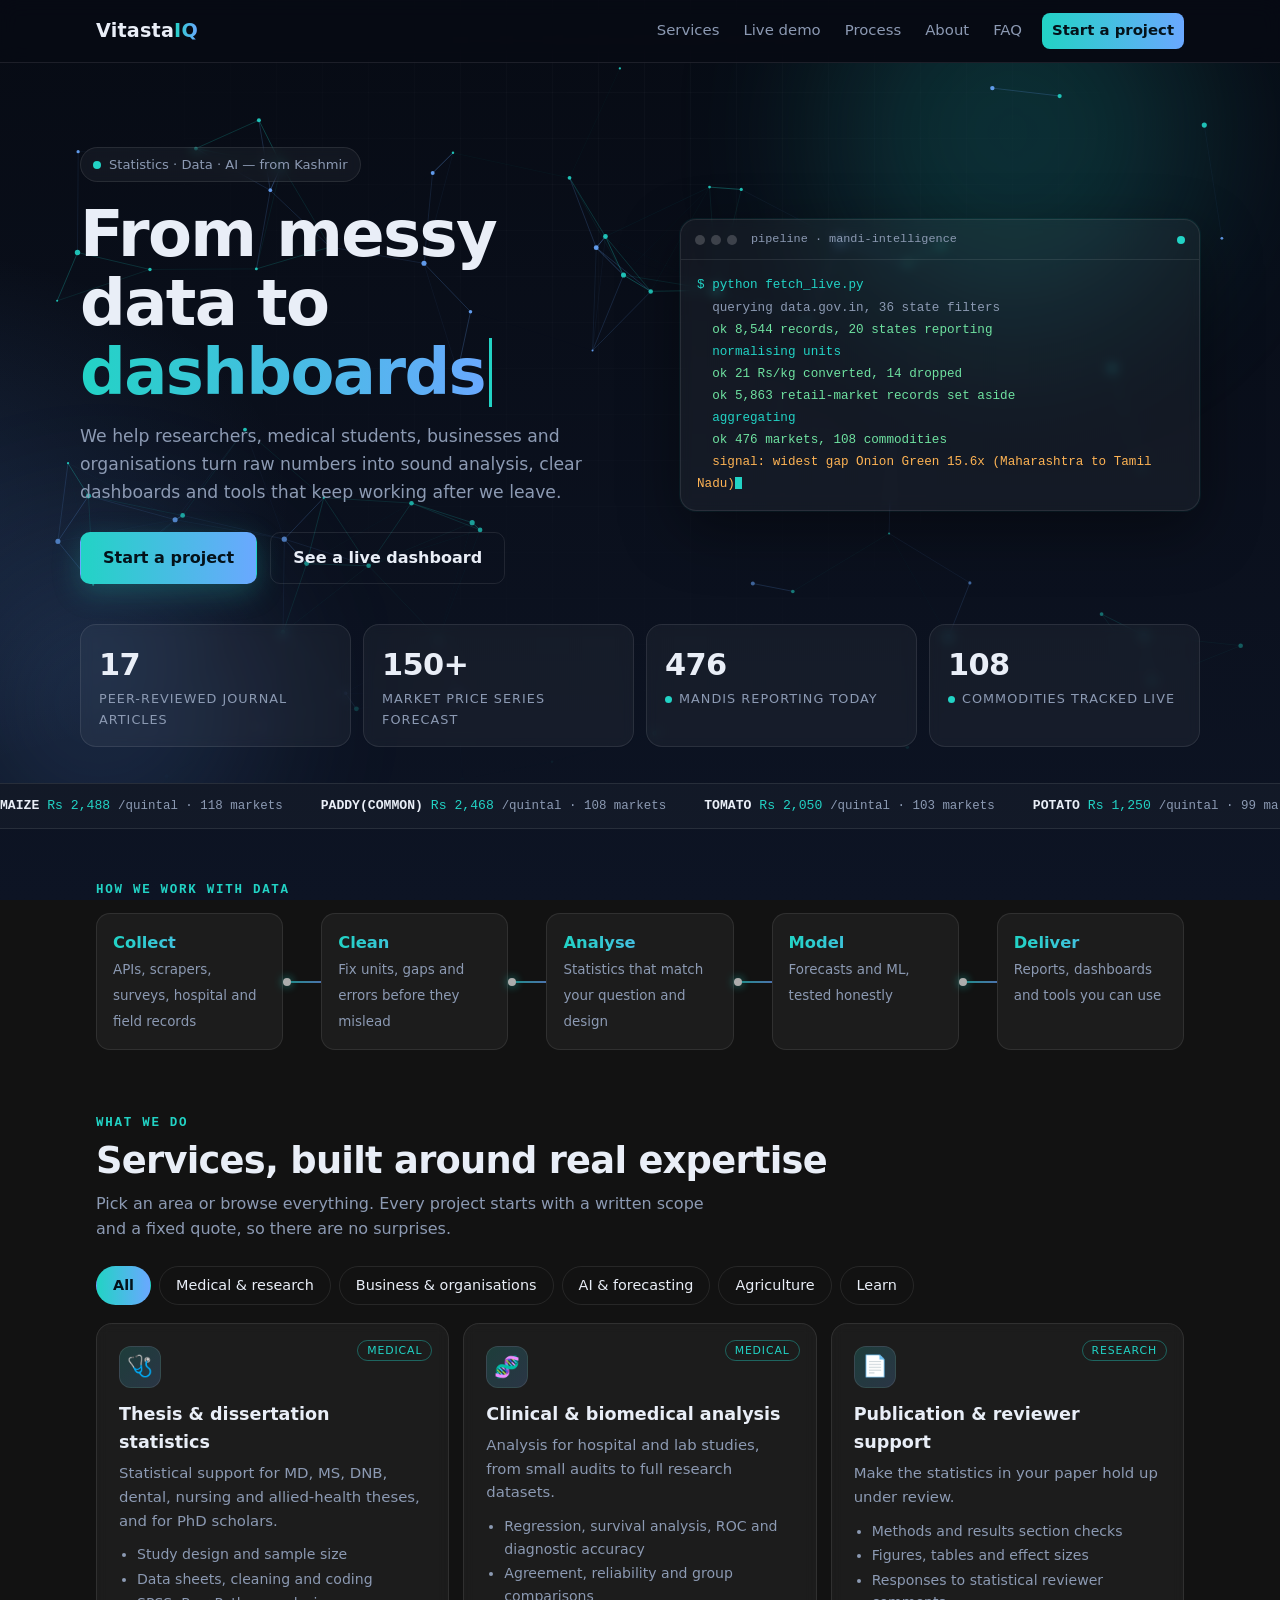
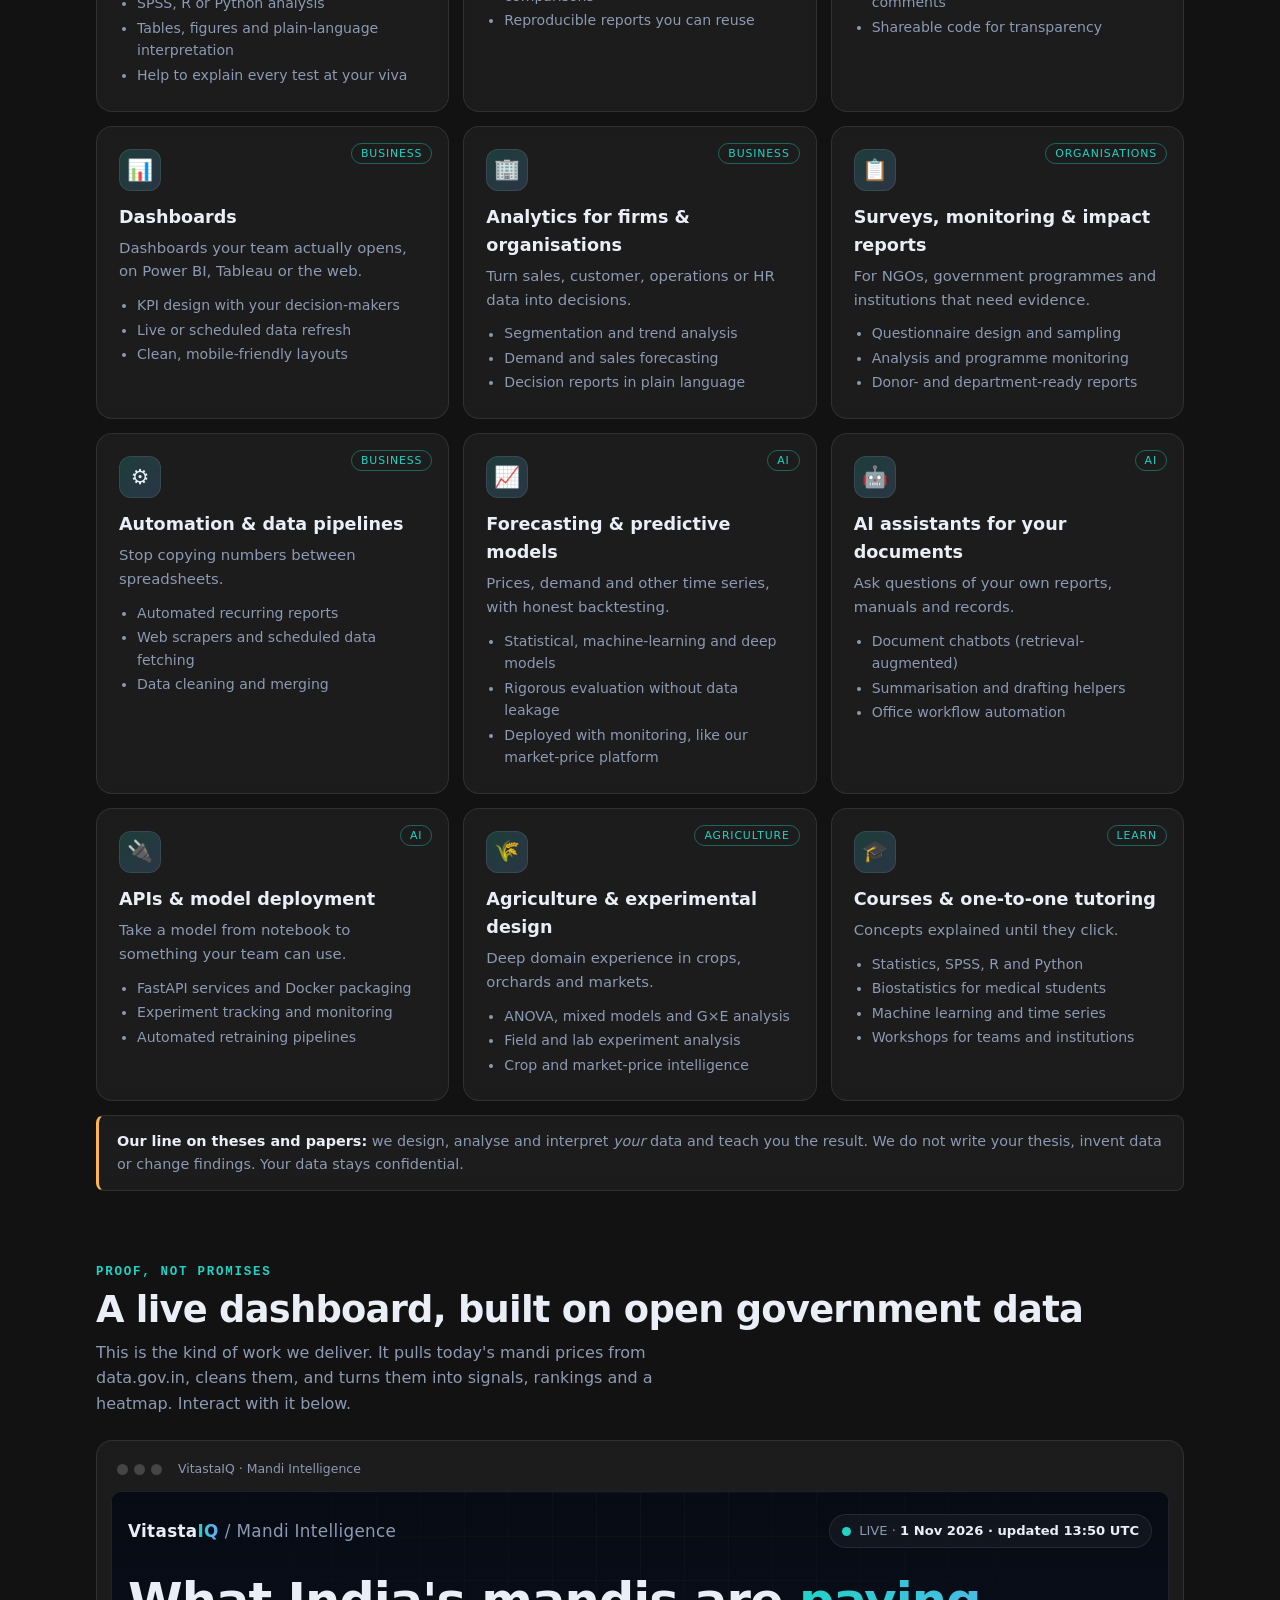
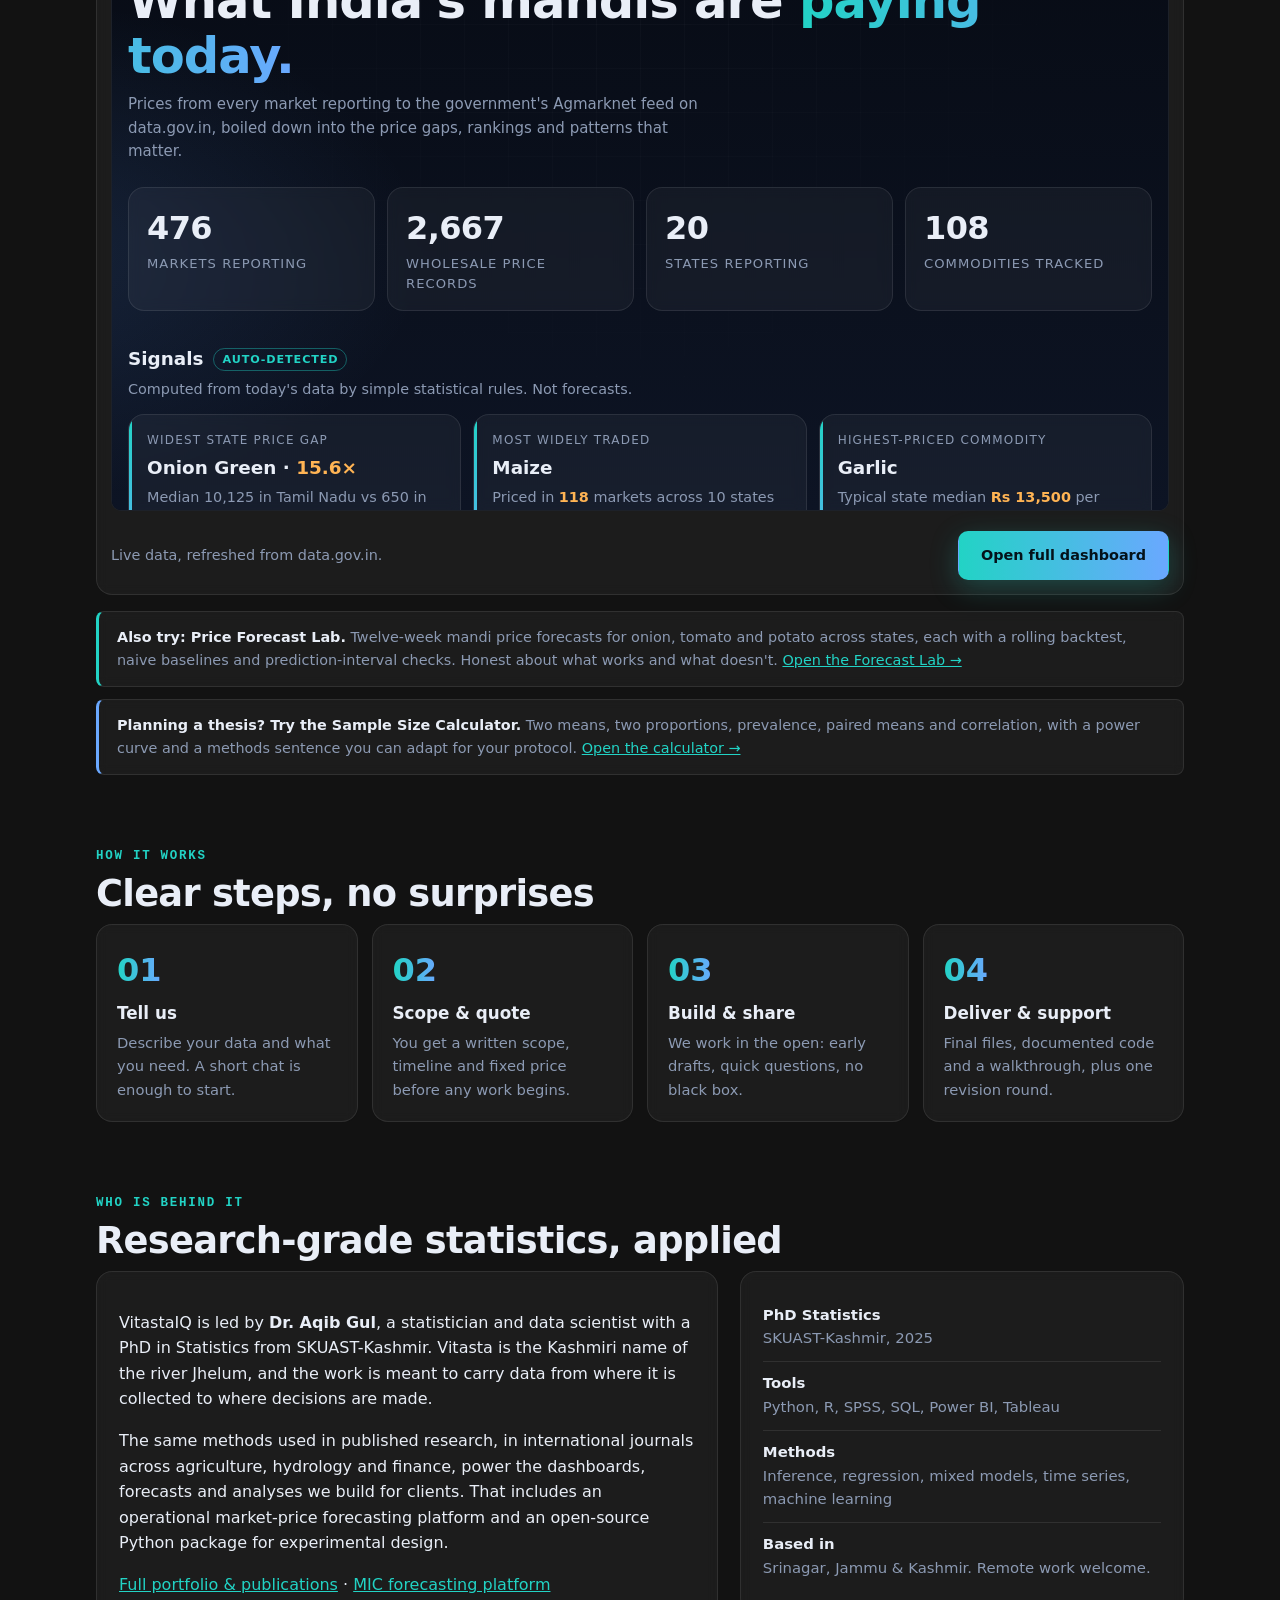
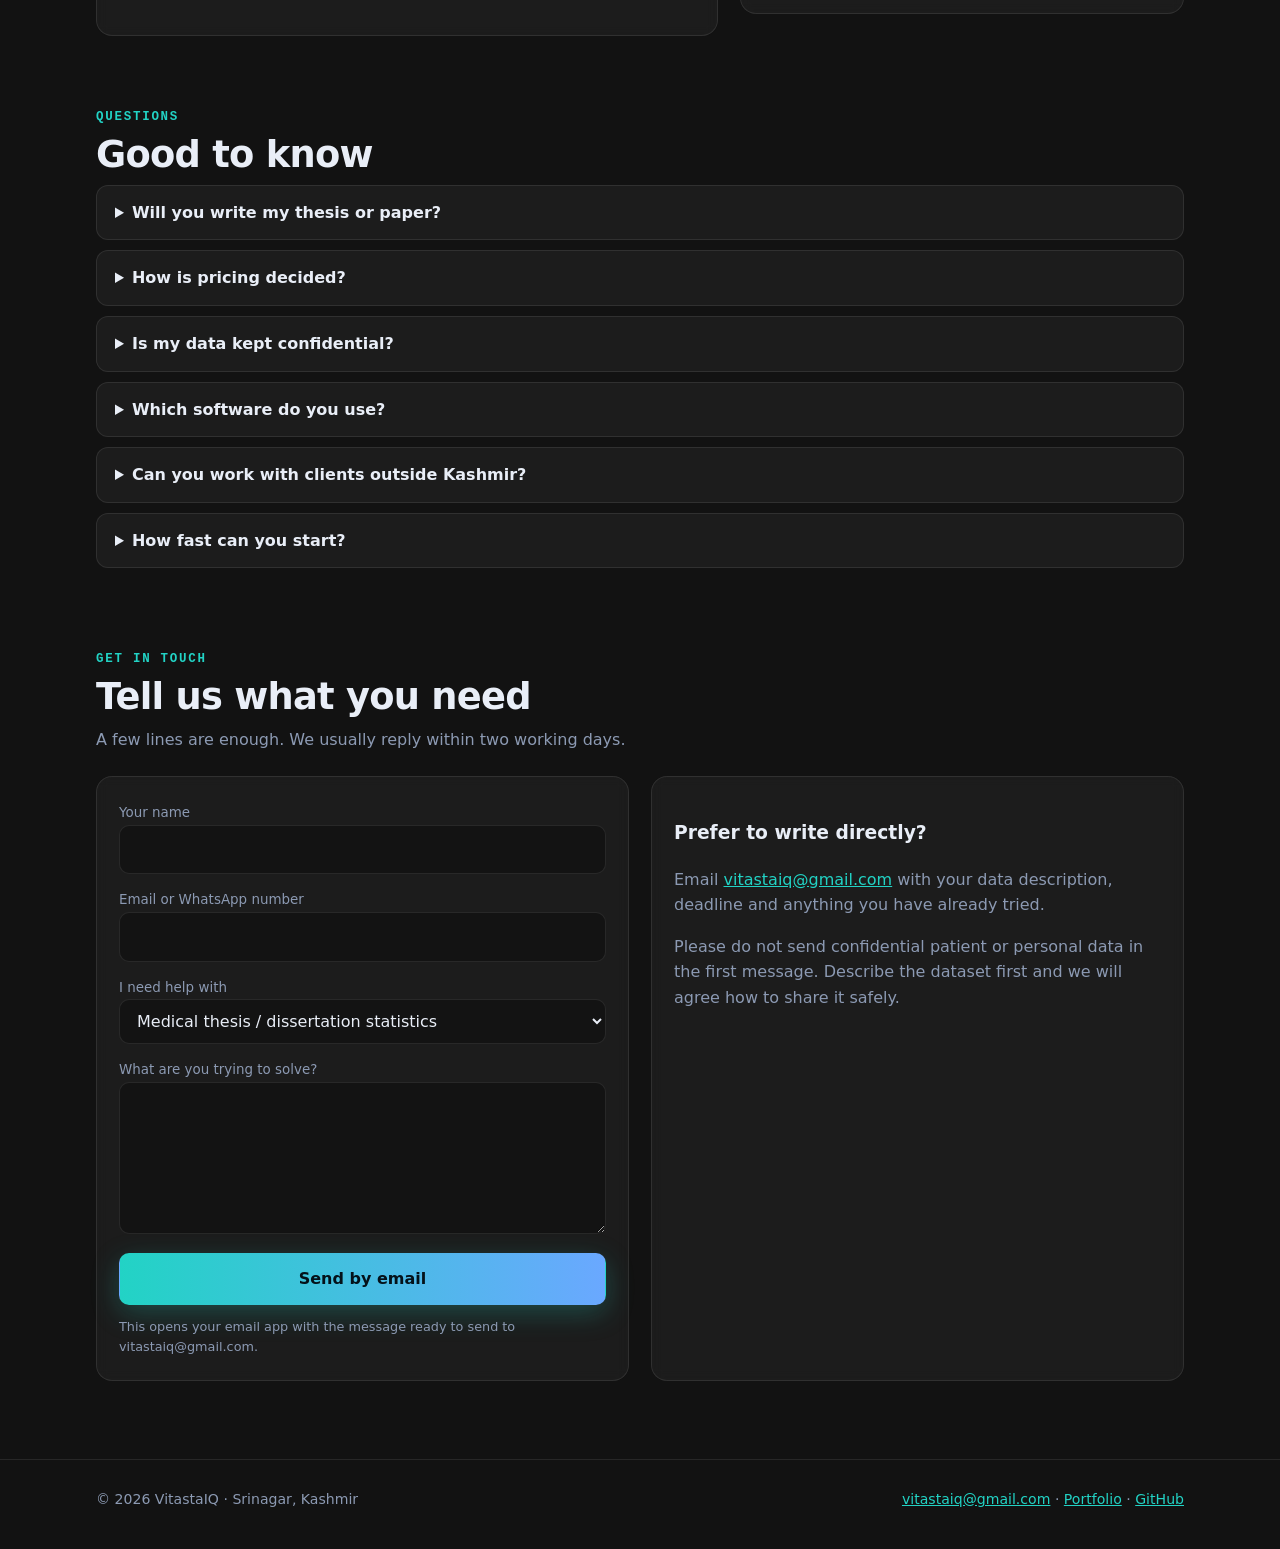
==== commit 7d68355a: "Add Sample Size Calculator (five designs, power curve, methods sentence); link from home page" ====
--- a/site/index.html
+++ b/site/index.html
@@ -181,6 +181,7 @@
           <div class="row"><span>Live data, refreshed from data.gov.in.</span><a class="btn primary" href="demo/mandi/index.html">Open full dashboard</a></div>
         </div>
         <div class="policy glass rv" style="margin-top:16px;border-left-color:var(--a)"><strong>Also try: Price Forecast Lab.</strong> Twelve-week mandi price forecasts for onion, tomato and potato across states, each with a rolling backtest, naive baselines and prediction-interval checks. Honest about what works and what doesn't. <a href="demo/forecast/index.html">Open the Forecast Lab &rarr;</a></div>
+        <div class="policy glass rv" style="margin-top:12px;border-left-color:var(--b)"><strong>Planning a thesis? Try the Sample Size Calculator.</strong> Two means, two proportions, prevalence, paired means and correlation, with a power curve and a methods sentence you can adapt for your protocol. <a href="demo/samplesize/index.html">Open the calculator &rarr;</a></div>
       </div>
     </section>
 
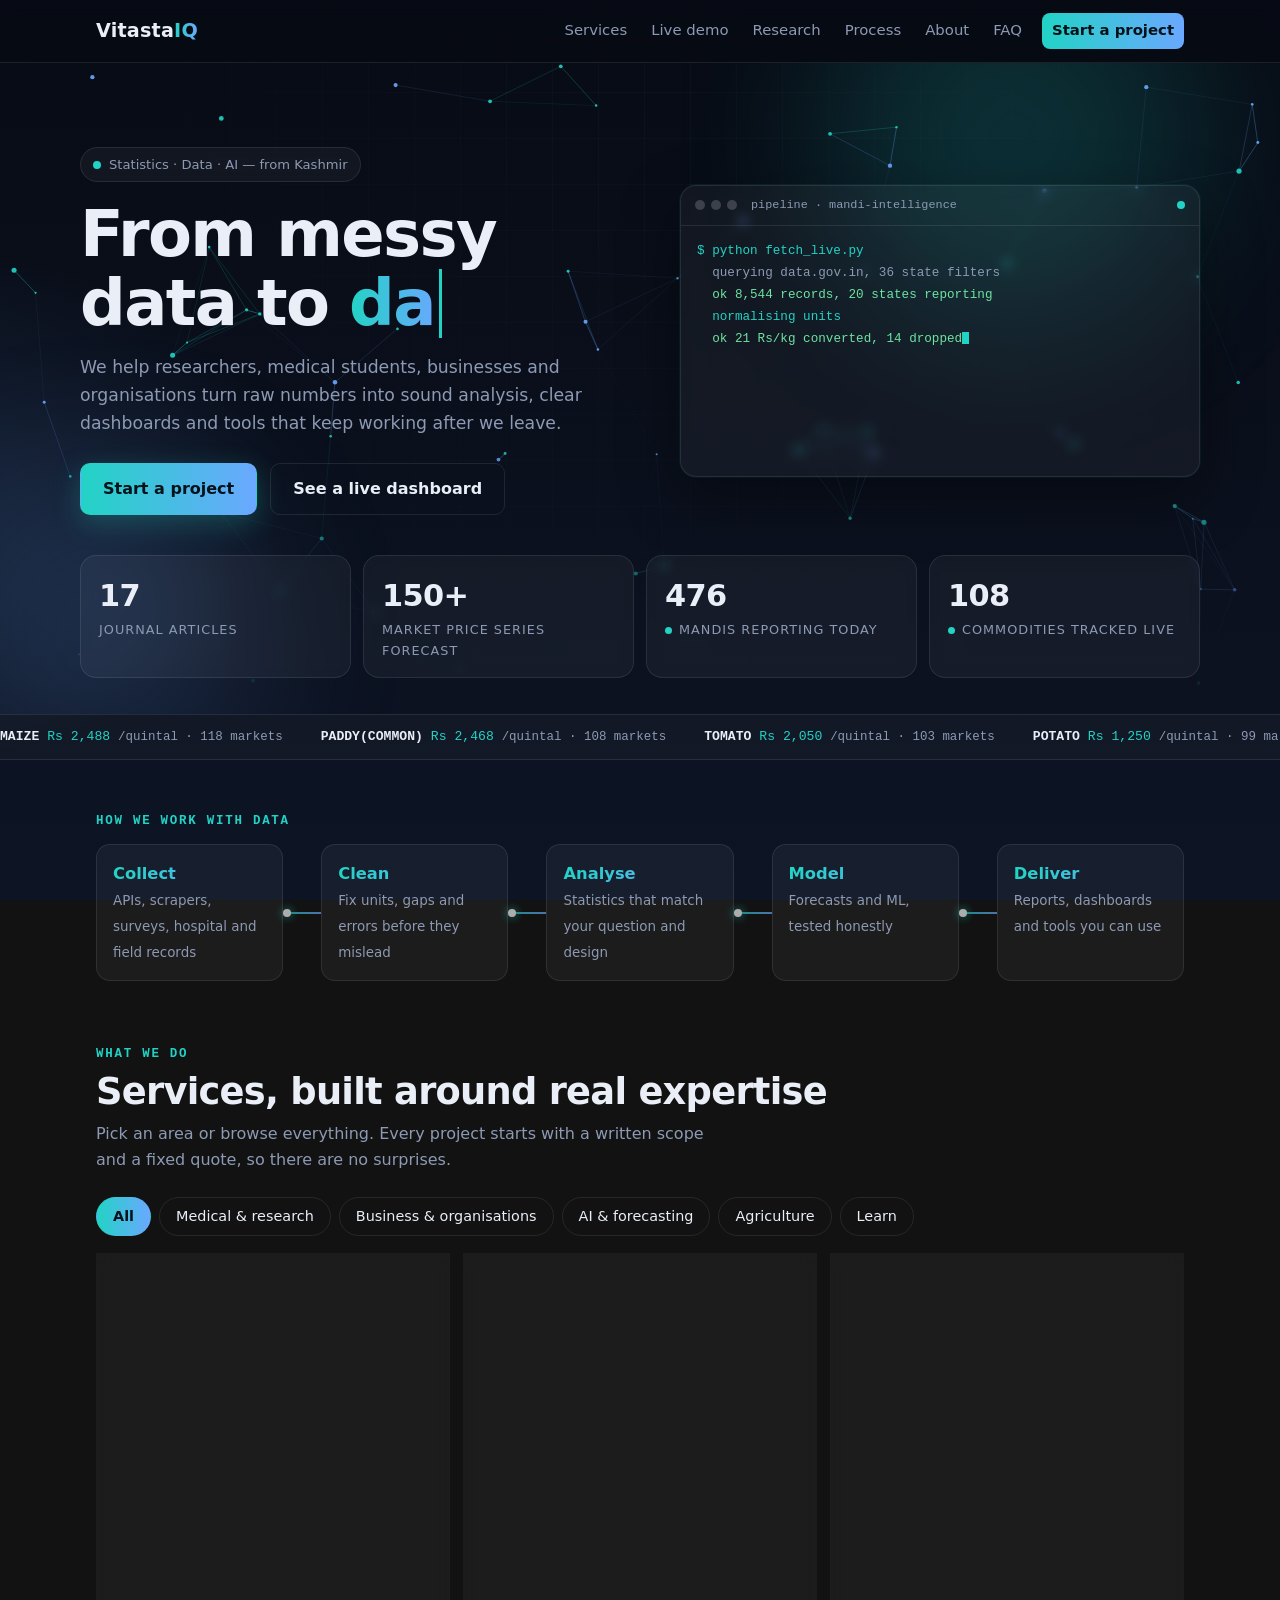
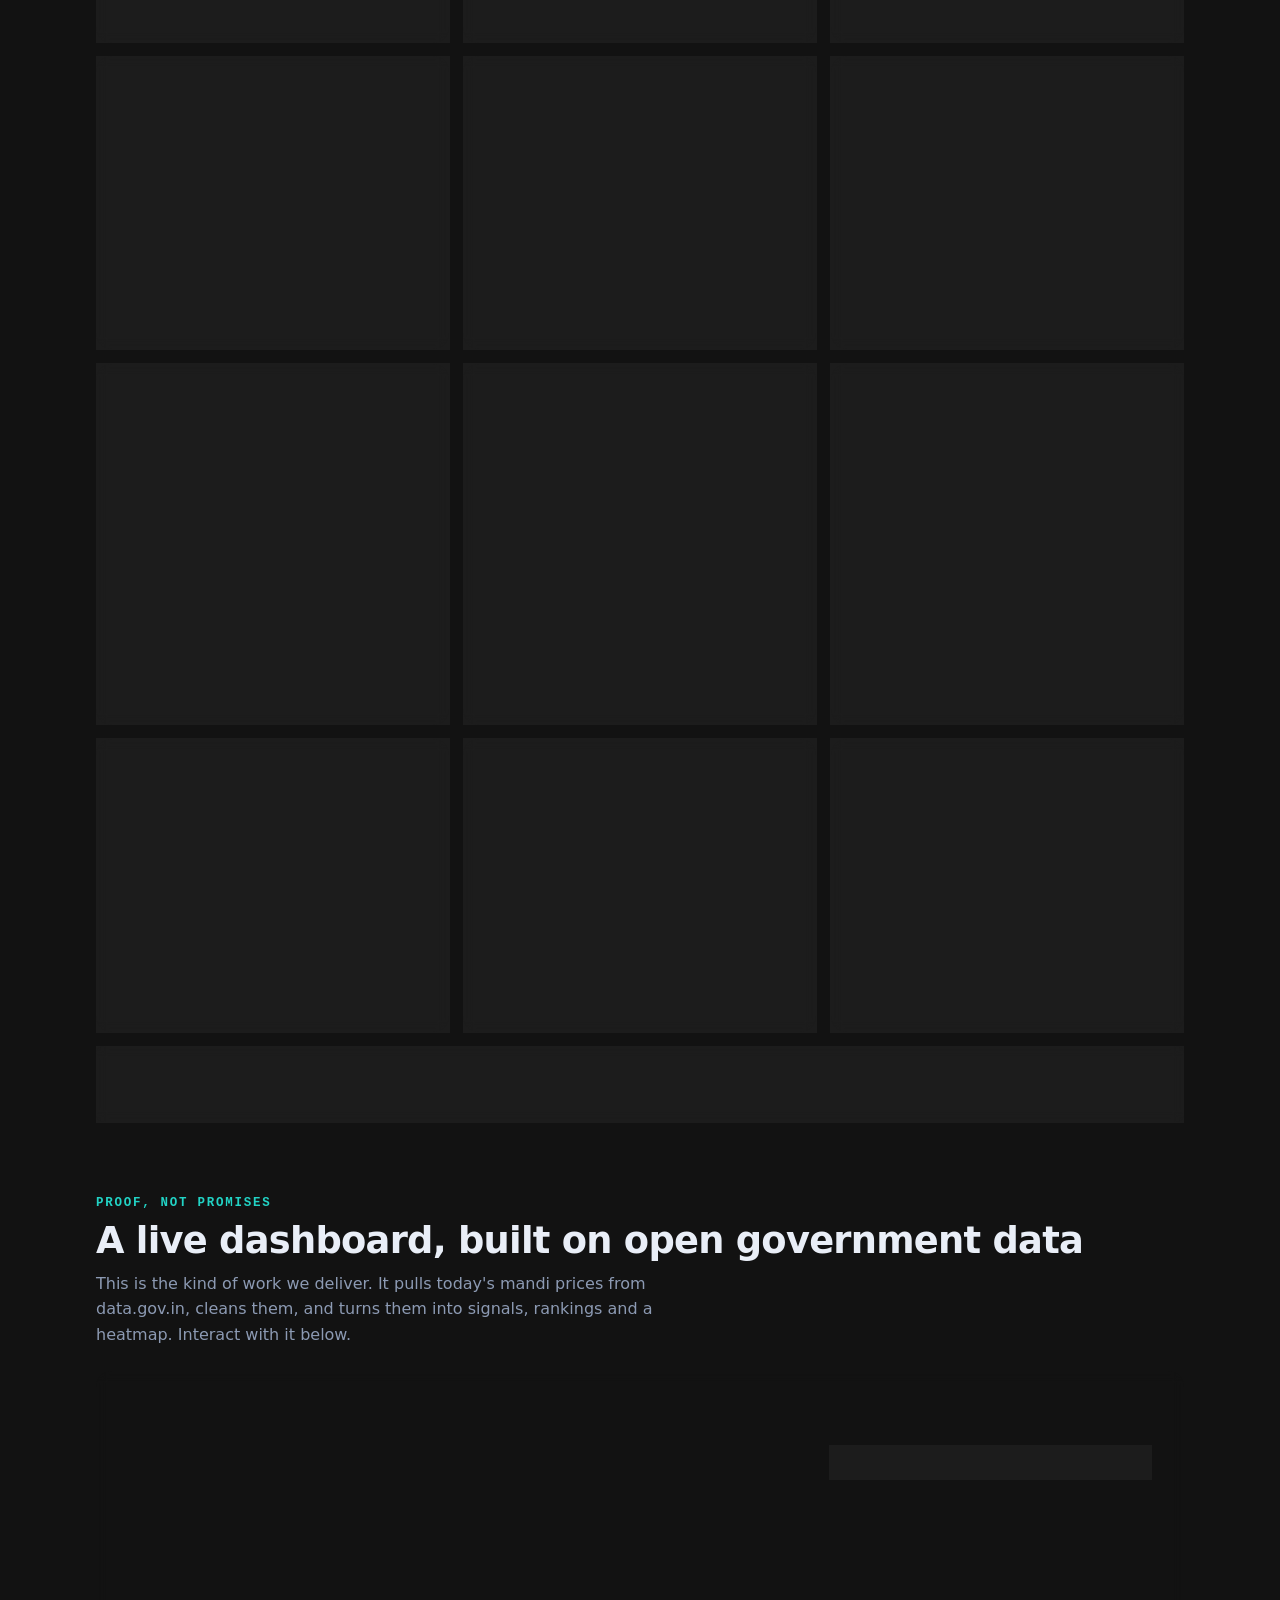
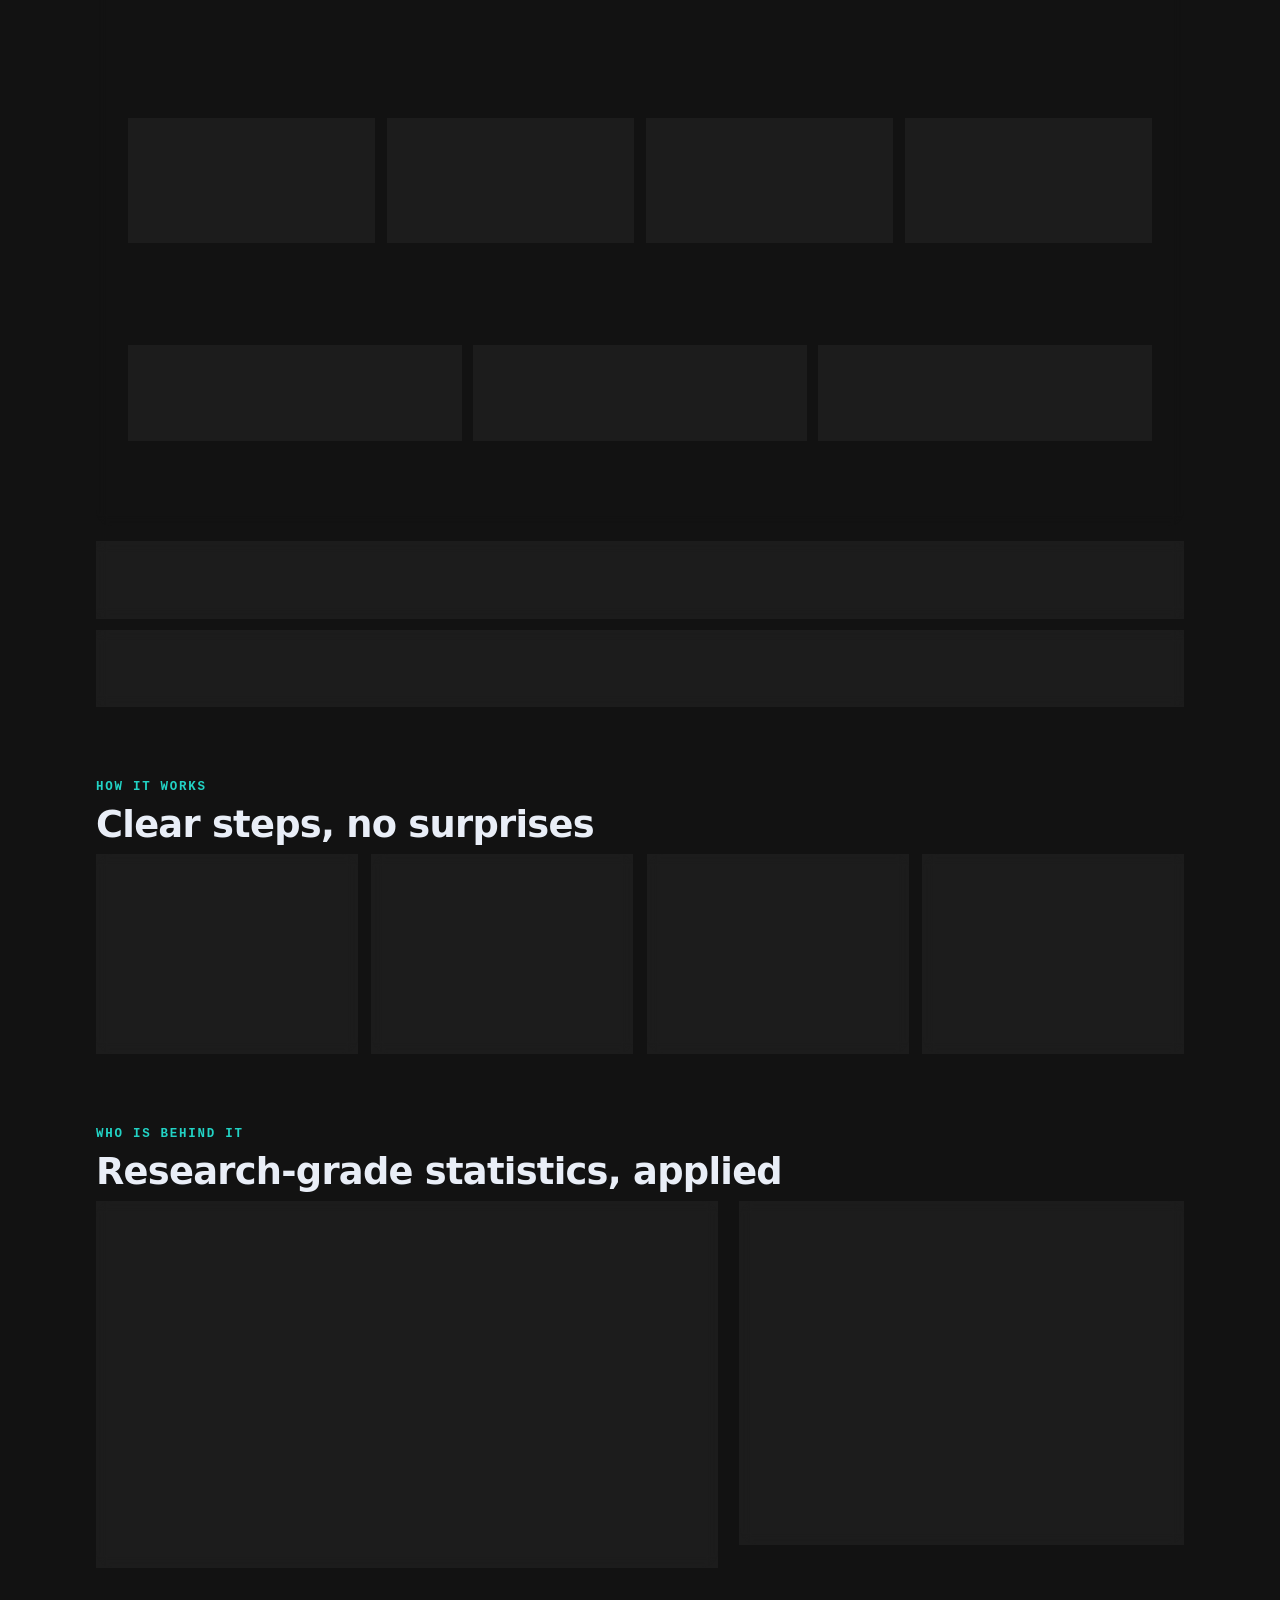
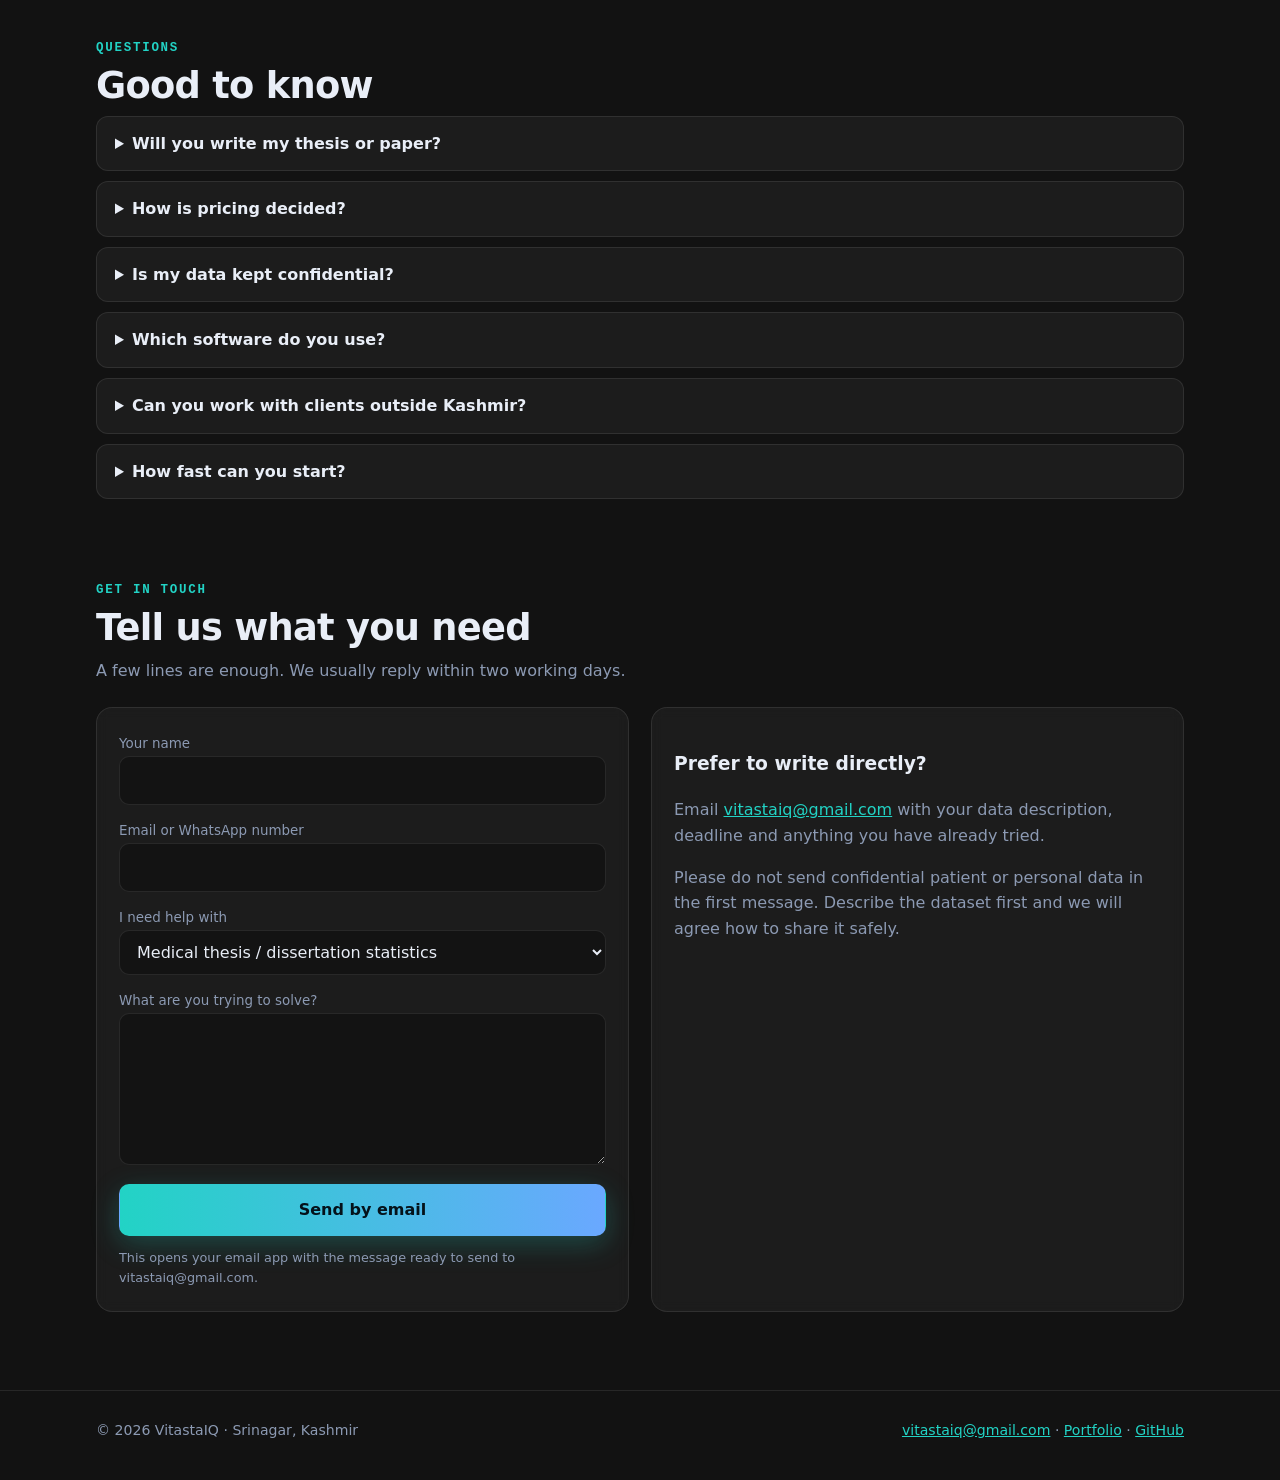
==== commit e37b35a5: "Daily live-data refresh in the Pages workflow; add Research & Publications page Workflow runs daily " ====
--- a/site/index.html
+++ b/site/index.html
@@ -17,6 +17,7 @@
       <nav aria-label="Main">
         <a href="#services">Services</a>
         <a href="#demo">Live demo</a>
+        <a href="research/index.html">Research</a>
         <a href="#process">Process</a>
         <a href="#about">About</a>
         <a href="#faq">FAQ</a>
@@ -45,7 +46,7 @@
      </div>
 
       <div class="strip" id="strip">
-        <div class="stat glass"><div class="n" data-count="17">0</div><div class="l">Peer-reviewed journal articles</div></div>
+        <div class="stat glass"><div class="n" data-count="17">0</div><div class="l">Journal articles</div></div>
         <div class="stat glass"><div class="n" data-count="150" data-suffix="+">0</div><div class="l">Market price series forecast</div></div>
         <div class="stat glass live" id="liveA" hidden><div class="n" data-count="0" id="liveMarkets">0</div><div class="l">Mandis reporting today</div></div>
         <div class="stat glass live" id="liveB" hidden><div class="n" data-count="0" id="liveComm">0</div><div class="l">Commodities tracked live</div></div>
@@ -206,7 +207,7 @@
           <div class="box glass rv">
             <p>VitastaIQ is led by <strong>Dr. Aqib Gul</strong>, a statistician and data scientist with a PhD in Statistics from SKUAST-Kashmir. Vitasta is the Kashmiri name of the river Jhelum, and the work is meant to carry data from where it is collected to where decisions are made.</p>
             <p>The same methods used in published research, in international journals across agriculture, hydrology and finance, power the dashboards, forecasts and analyses we build for clients. That includes an operational market-price forecasting platform and an open-source Python package for experimental design.</p>
-            <p><a href="https://deepstatistix.github.io/">Full portfolio &amp; publications</a> &middot; <a href="https://micskuast.in">MIC forecasting platform</a></p>
+            <p><a href="research/index.html">Research &amp; publications</a> &middot; <a href="https://deepstatistix.github.io/">Full portfolio</a> &middot; <a href="https://micskuast.in">MIC forecasting platform</a></p>
           </div>
           <ul class="facts glass rv box">
             <li><b>PhD Statistics</b>SKUAST-Kashmir, 2025</li>
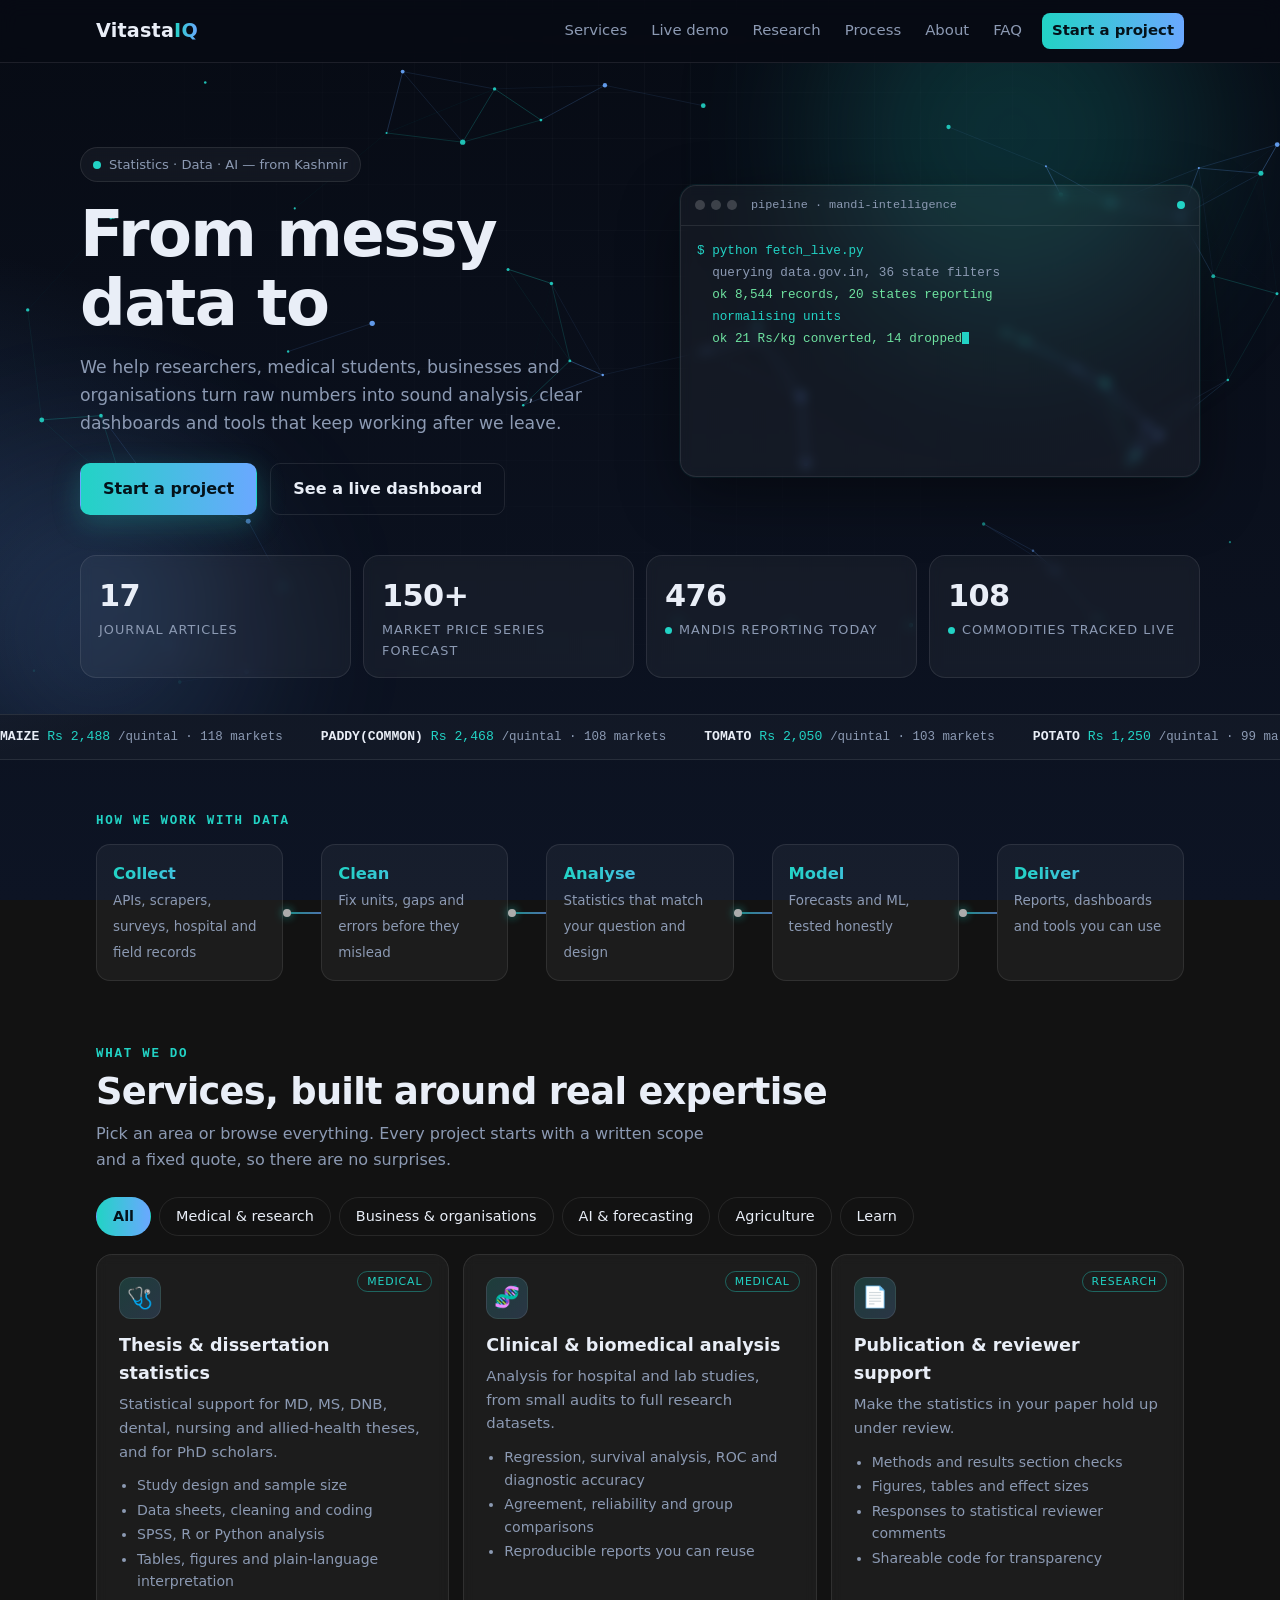
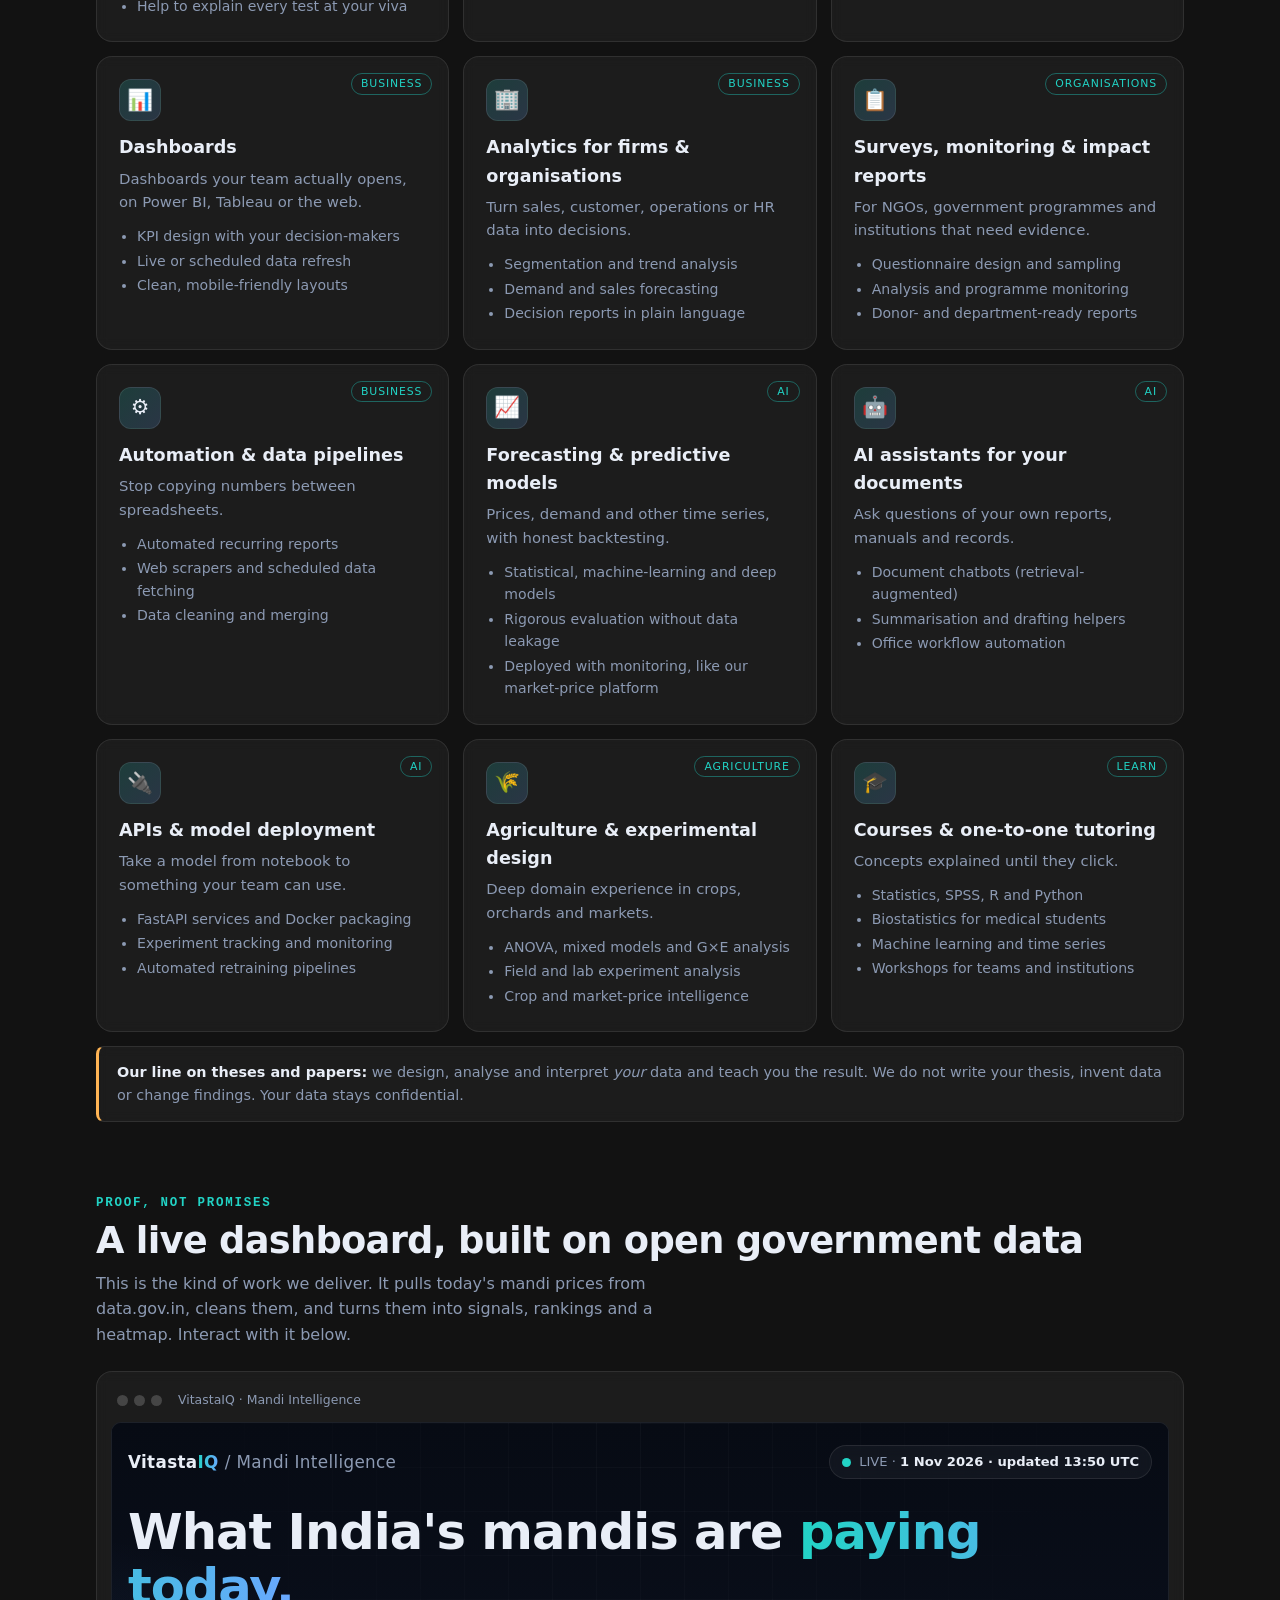
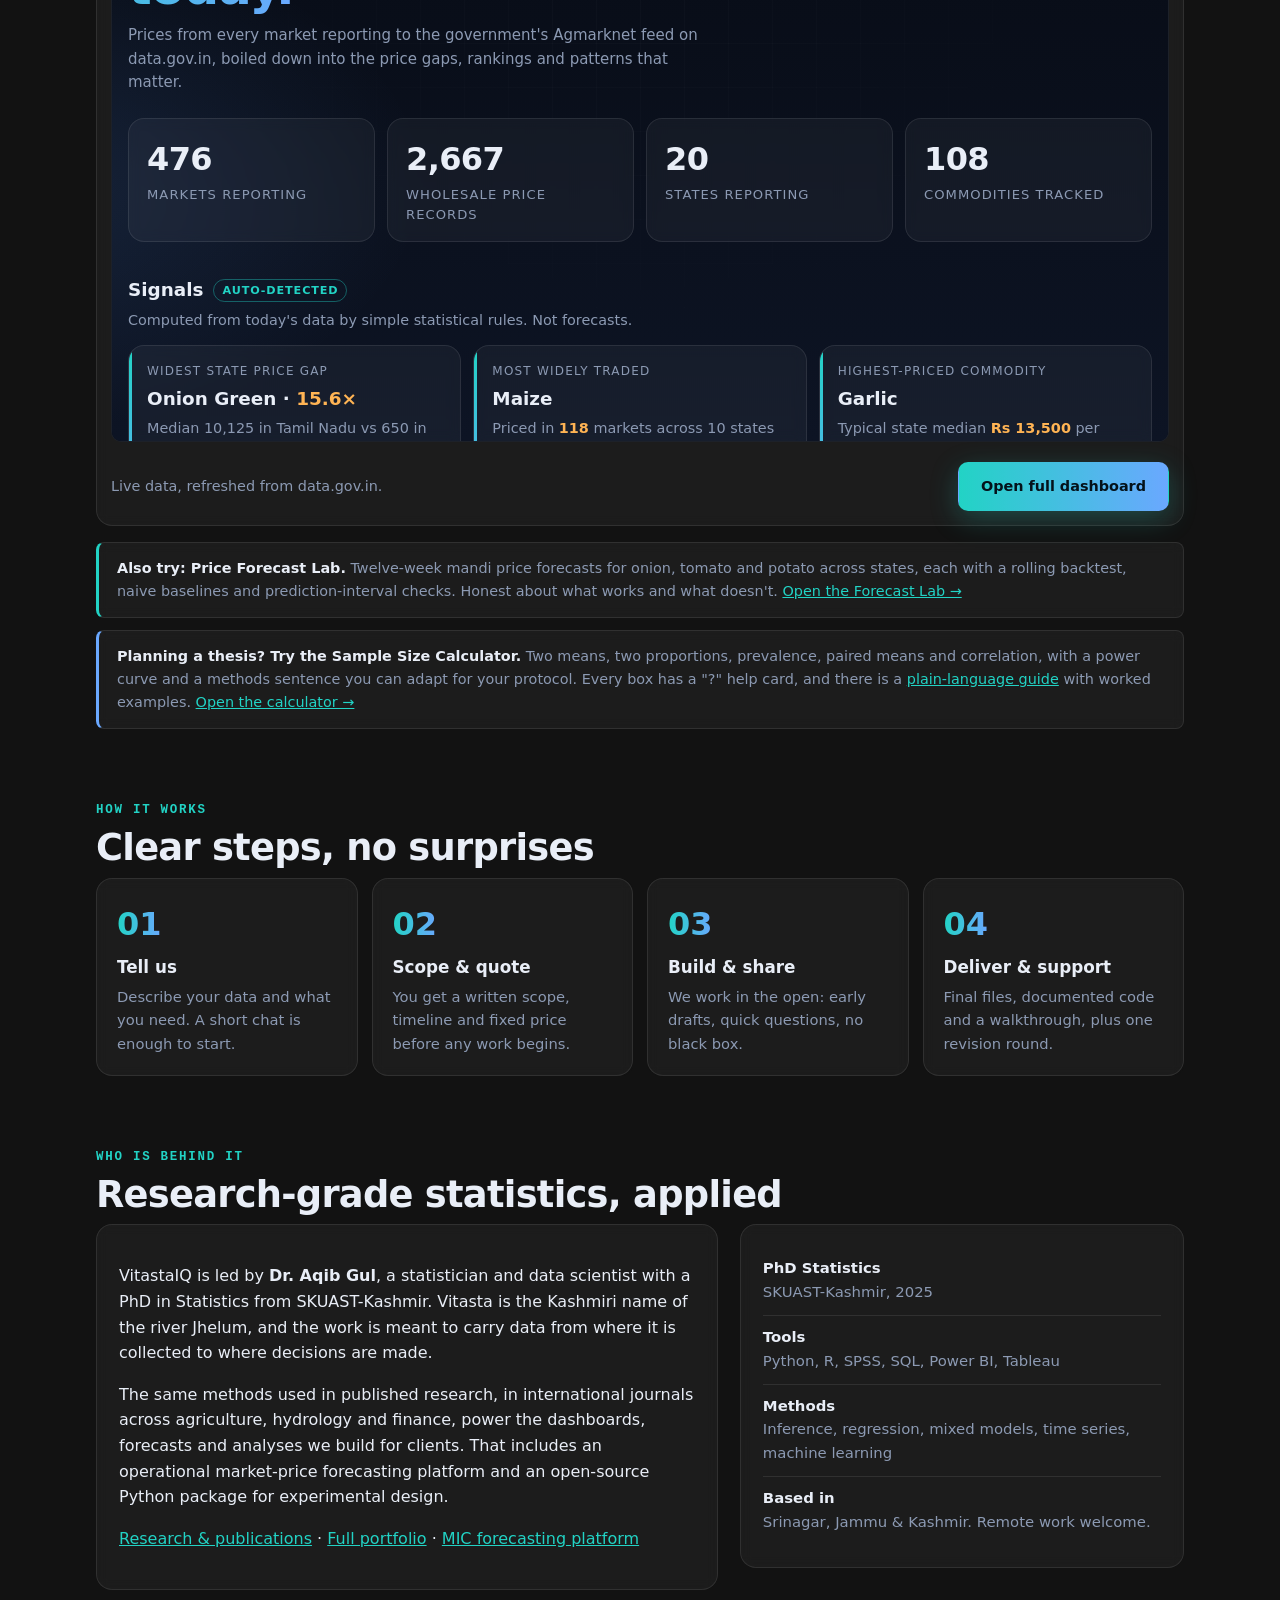
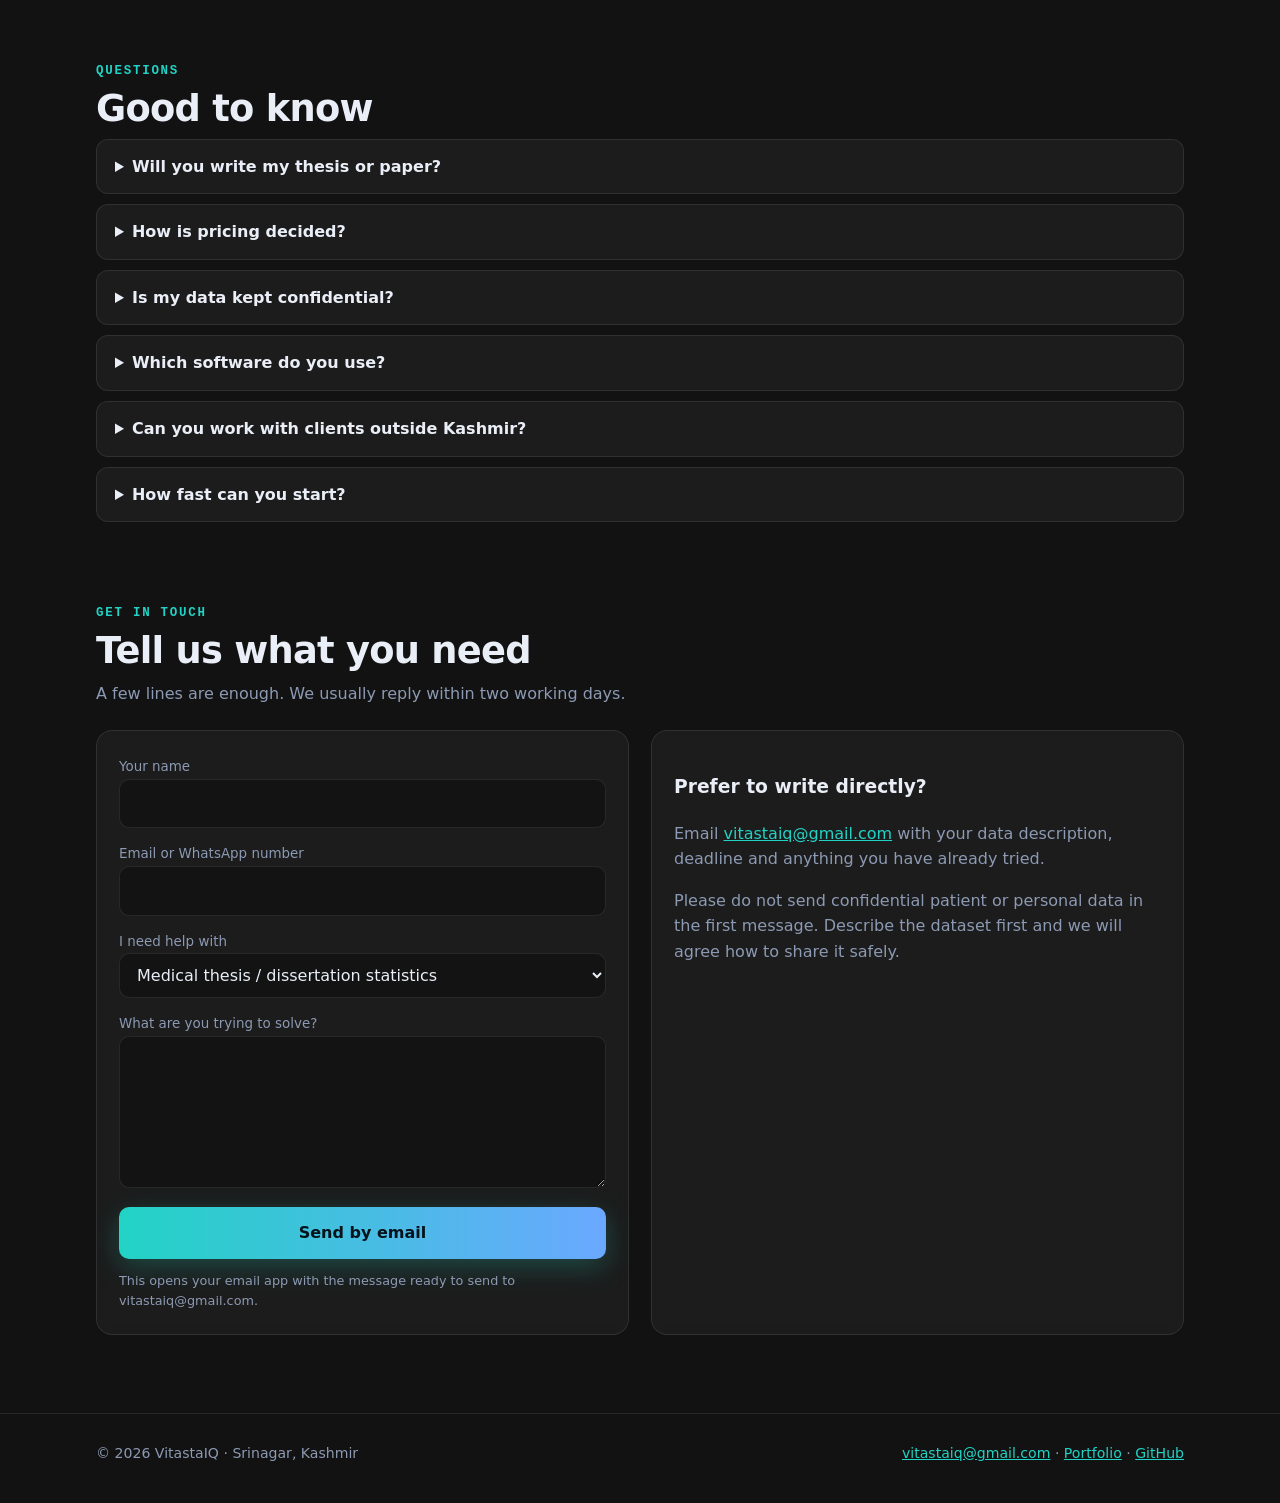
==== commit 192e699c: "Sample size calculator: ? help cards on every box, plain-language guide with worked examples, preloa" ====
--- a/site/index.html
+++ b/site/index.html
@@ -182,7 +182,7 @@
           <div class="row"><span>Live data, refreshed from data.gov.in.</span><a class="btn primary" href="demo/mandi/index.html">Open full dashboard</a></div>
         </div>
         <div class="policy glass rv" style="margin-top:16px;border-left-color:var(--a)"><strong>Also try: Price Forecast Lab.</strong> Twelve-week mandi price forecasts for onion, tomato and potato across states, each with a rolling backtest, naive baselines and prediction-interval checks. Honest about what works and what doesn't. <a href="demo/forecast/index.html">Open the Forecast Lab &rarr;</a></div>
-        <div class="policy glass rv" style="margin-top:12px;border-left-color:var(--b)"><strong>Planning a thesis? Try the Sample Size Calculator.</strong> Two means, two proportions, prevalence, paired means and correlation, with a power curve and a methods sentence you can adapt for your protocol. <a href="demo/samplesize/index.html">Open the calculator &rarr;</a></div>
+        <div class="policy glass rv" style="margin-top:12px;border-left-color:var(--b)"><strong>Planning a thesis? Try the Sample Size Calculator.</strong> Two means, two proportions, prevalence, paired means and correlation, with a power curve and a methods sentence you can adapt for your protocol. Every box has a "?" help card, and there is a <a href="demo/samplesize/guide.html">plain-language guide</a> with worked examples. <a href="demo/samplesize/index.html">Open the calculator &rarr;</a></div>
       </div>
     </section>
 
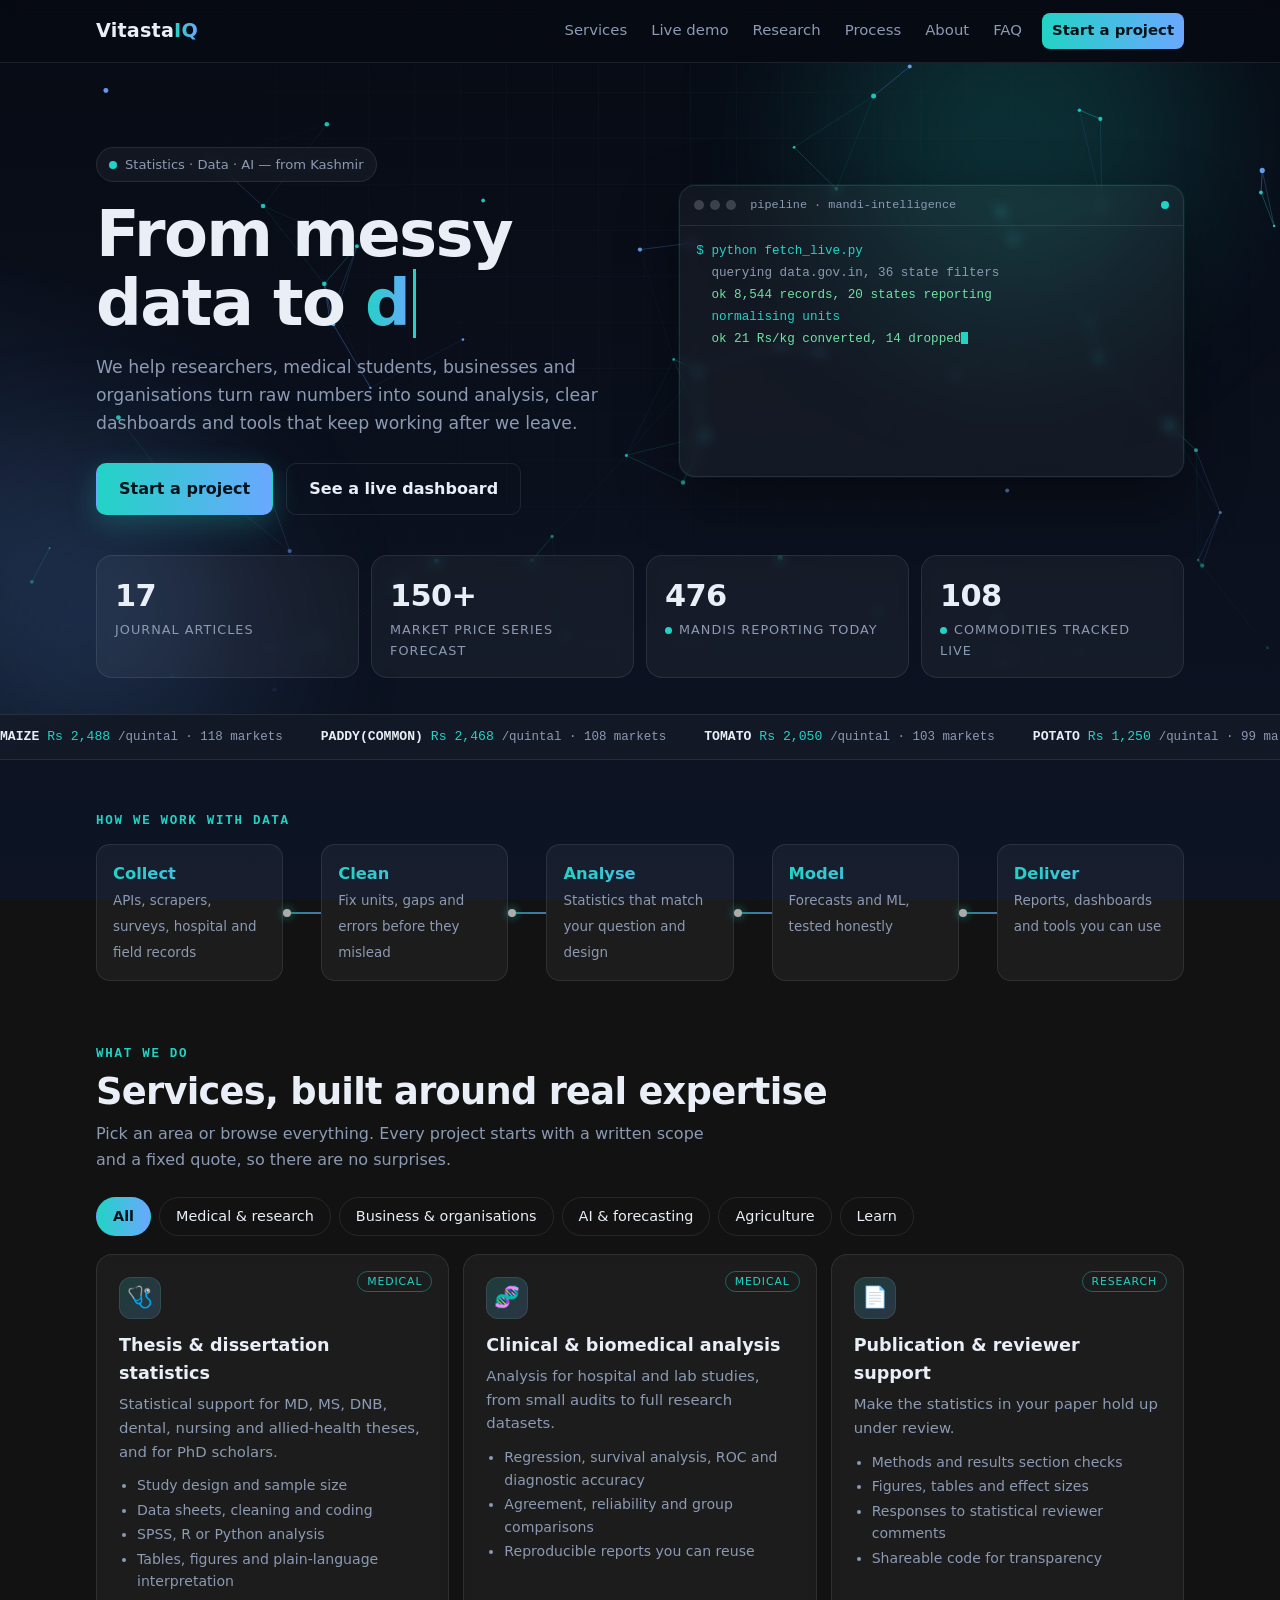
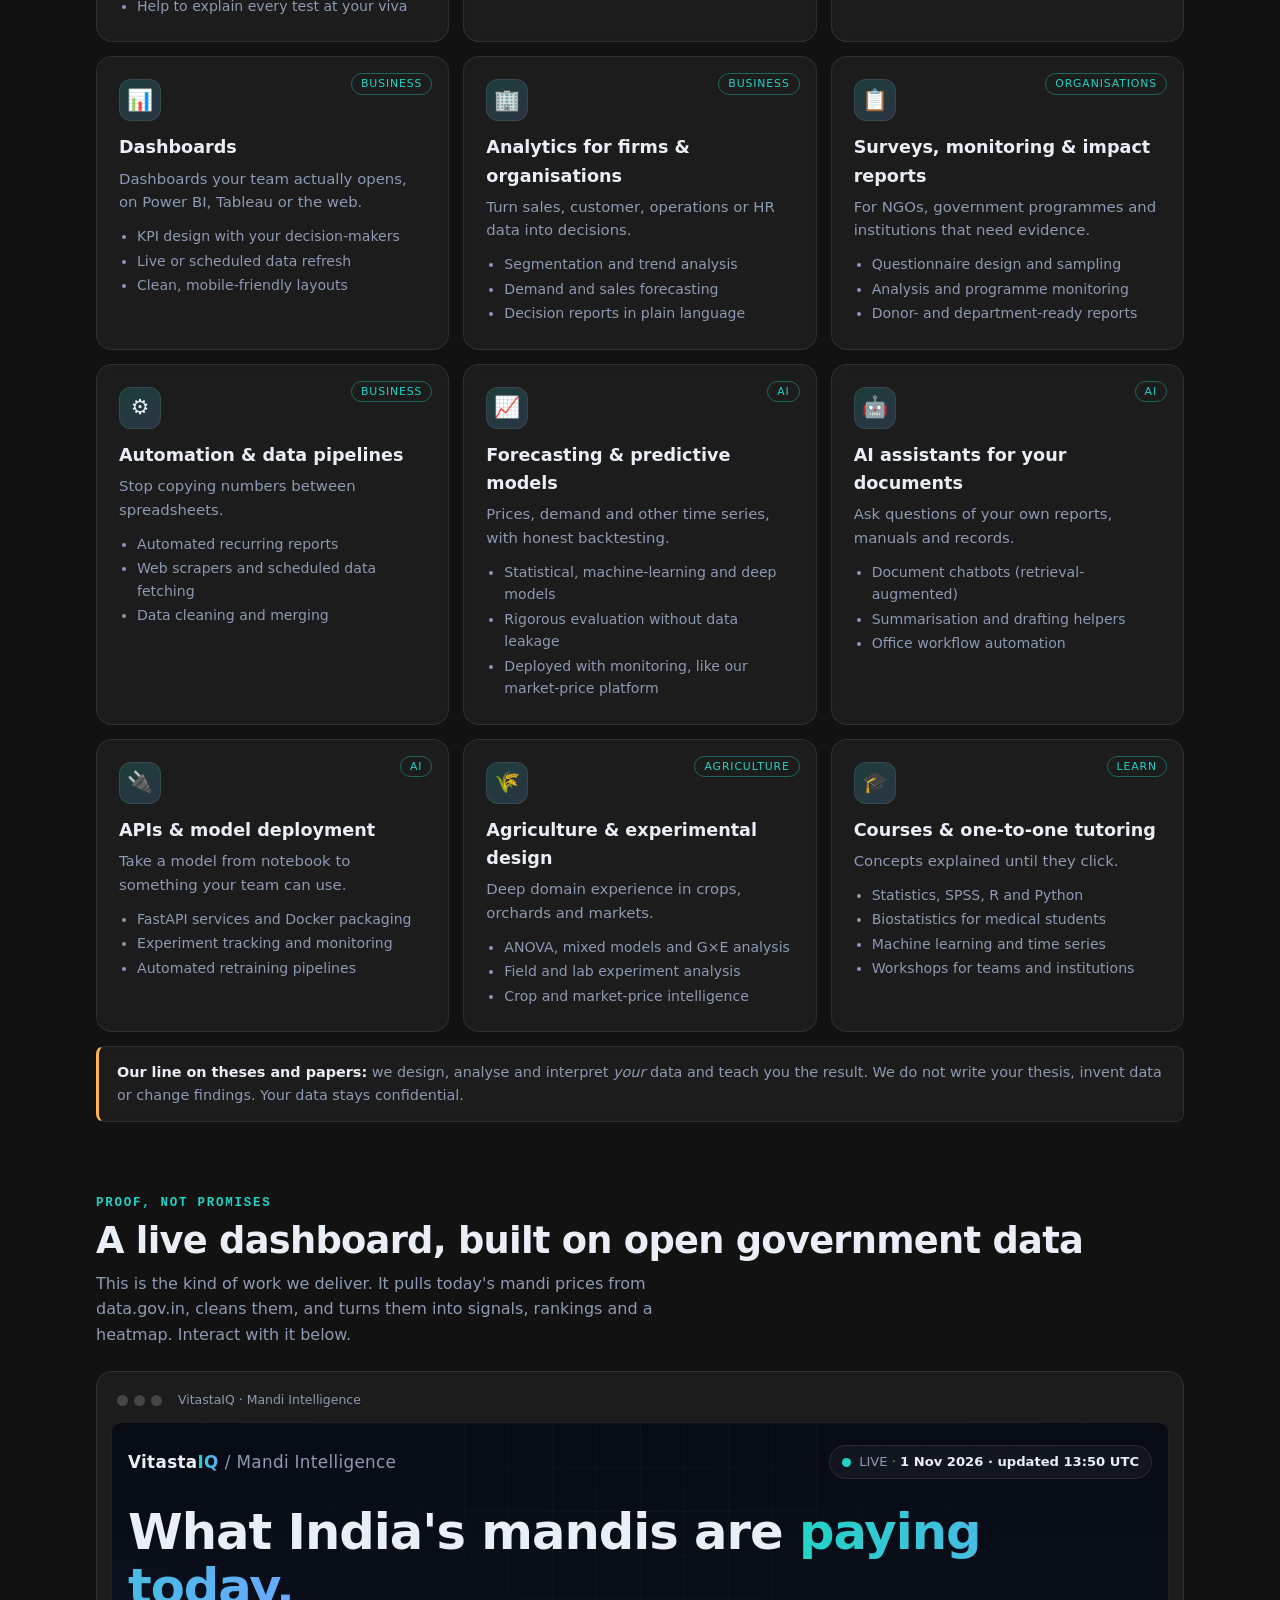
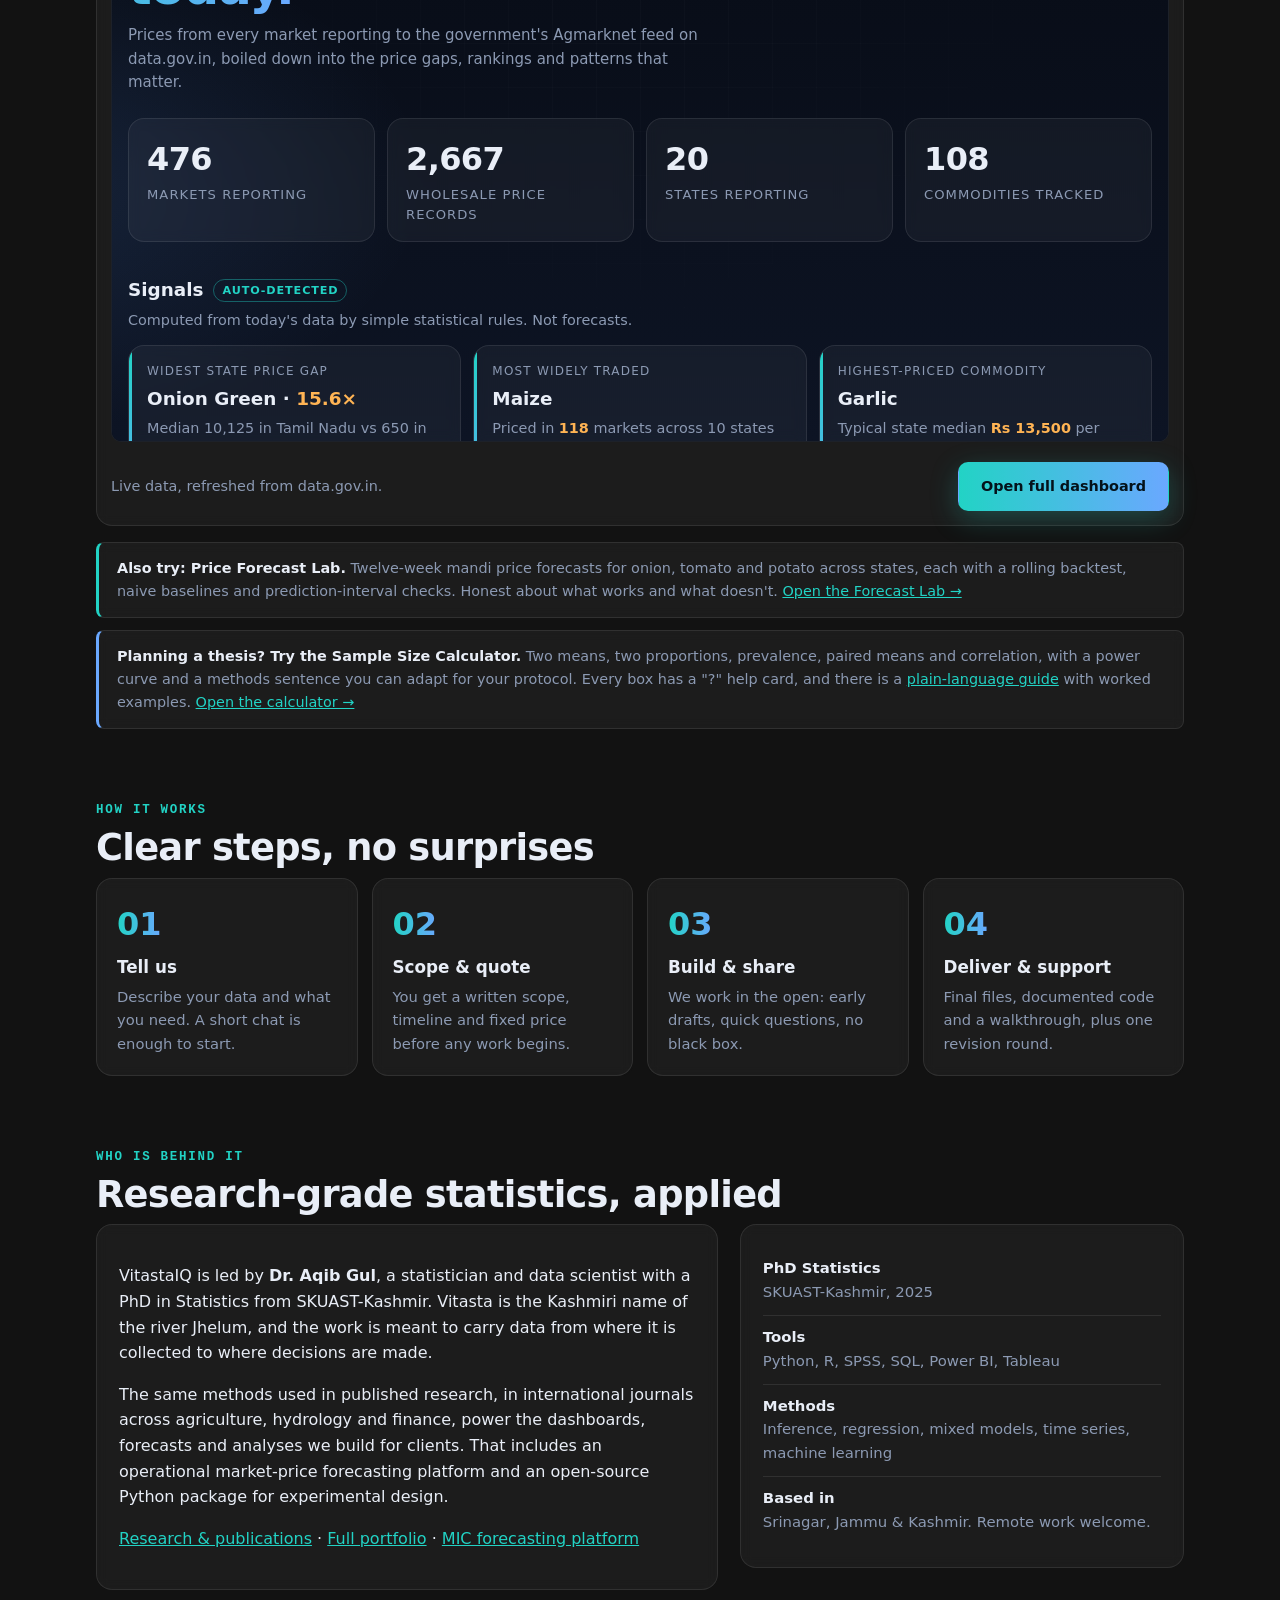
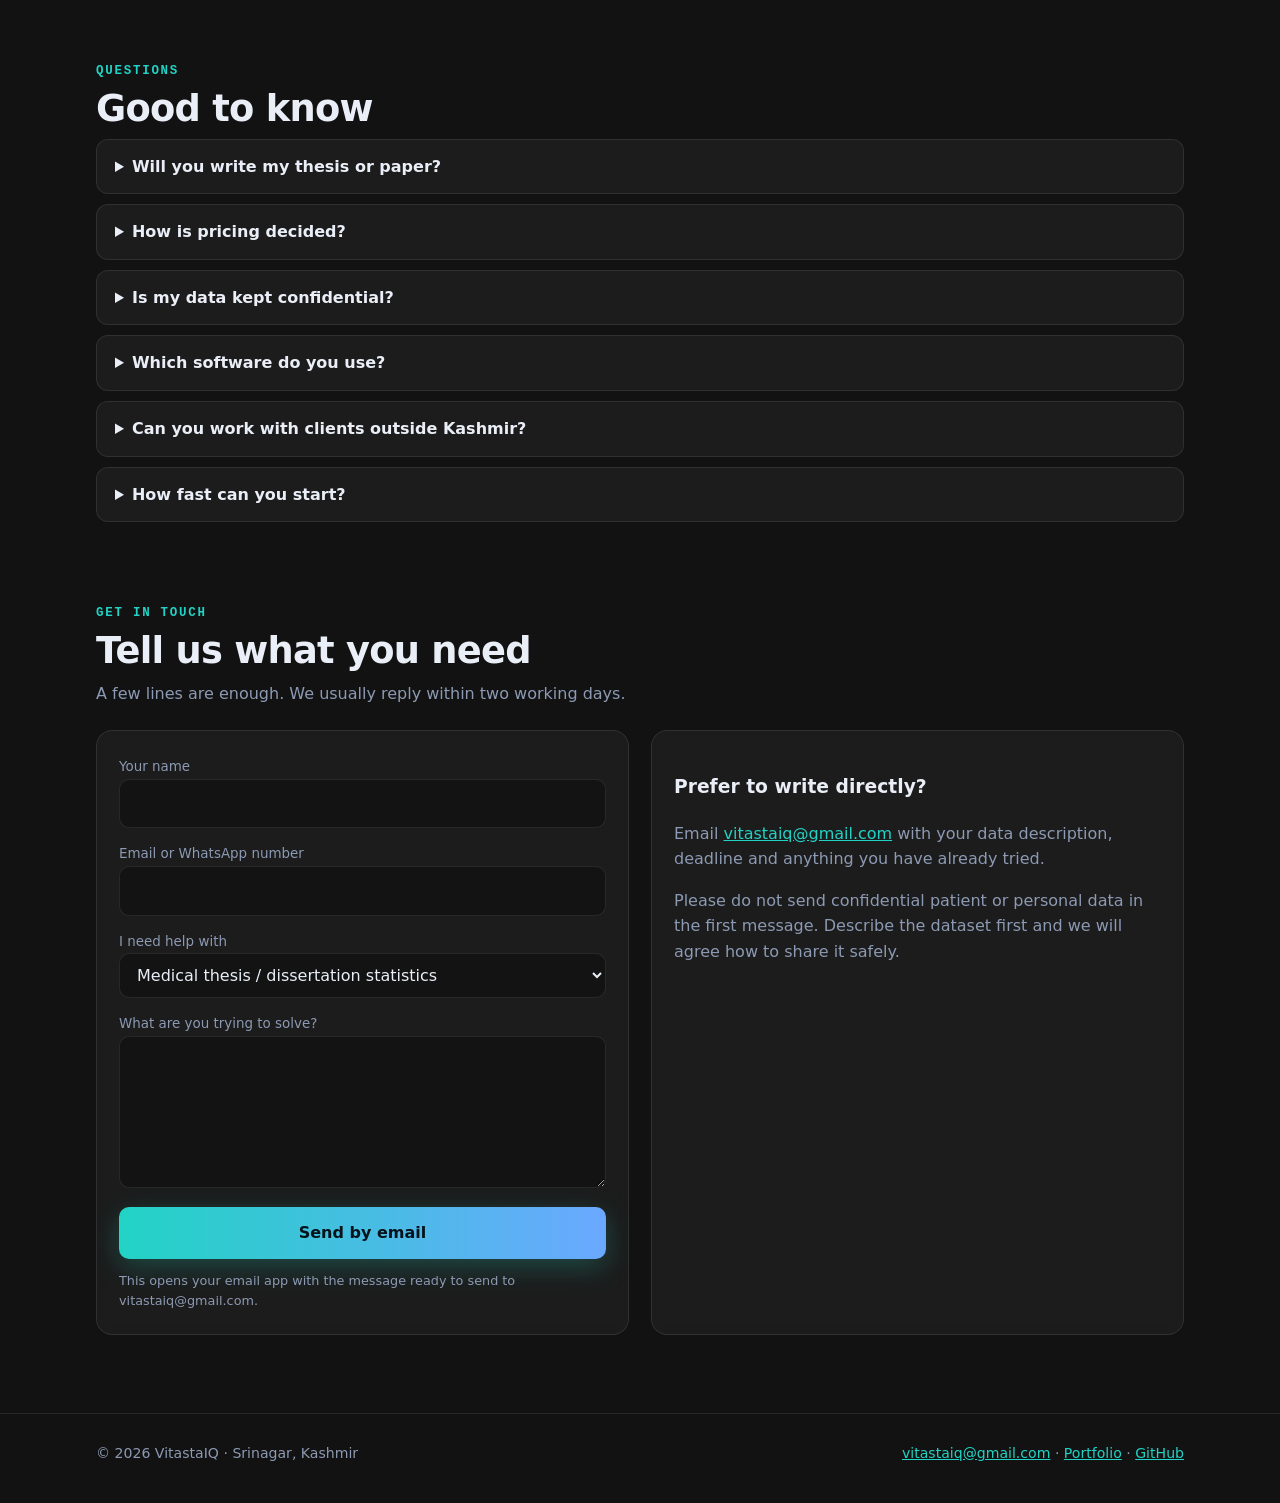
==== commit 357f032a: "Phone fixes: hero side padding, mobile menu, no nested-scroll dashboard frame on phones, larger tap " ====
--- a/site/index.html
+++ b/site/index.html
@@ -14,7 +14,7 @@
   <header class="top">
     <div class="wrap">
       <a class="brand" href="#">Vitasta<span>IQ</span></a>
-      <nav aria-label="Main">
+      <nav aria-label="Main" id="mainnav">
         <a href="#services">Services</a>
         <a href="#demo">Live demo</a>
         <a href="research/index.html">Research</a>
@@ -23,6 +23,7 @@
         <a href="#faq">FAQ</a>
         <a class="cta" href="#contact">Start a project</a>
       </nav>
+      <button class="menu-btn" id="menuBtn" type="button" aria-label="Open menu" aria-expanded="false" aria-controls="mainnav">&#9776;</button>
     </div>
   </header>
 
@@ -179,6 +180,7 @@
         <div class="demo glass rv">
           <div class="bar"><i></i><i></i><i></i><span>VitastaIQ &middot; Mandi Intelligence</span></div>
           <iframe src="demo/mandi/index.html" title="Mandi Intelligence dashboard" loading="lazy"></iframe>
+          <p class="only-phone">The dashboard works best full screen on a phone. Tap the button below to open it.</p>
           <div class="row"><span>Live data, refreshed from data.gov.in.</span><a class="btn primary" href="demo/mandi/index.html">Open full dashboard</a></div>
         </div>
         <div class="policy glass rv" style="margin-top:16px;border-left-color:var(--a)"><strong>Also try: Price Forecast Lab.</strong> Twelve-week mandi price forecasts for onion, tomato and potato across states, each with a rolling backtest, naive baselines and prediction-interval checks. Honest about what works and what doesn't. <a href="demo/forecast/index.html">Open the Forecast Lab &rarr;</a></div>
@@ -426,6 +428,14 @@
   } else { Array.prototype.forEach.call(rv, function (x) { x.classList.add("in"); }); }
   runCounts();
 
+  /* mobile menu */
+  var mb = document.getElementById("menuBtn"), mn = document.getElementById("mainnav");
+  function setMenu(open) { mn.classList.toggle("open", open); mb.setAttribute("aria-expanded", open ? "true" : "false"); mb.setAttribute("aria-label", open ? "Close menu" : "Open menu"); }
+  mb.addEventListener("click", function () { setMenu(!mn.classList.contains("open")); });
+  mn.addEventListener("click", function (e) { if (e.target.closest("a")) setMenu(false); });
+  document.addEventListener("keydown", function (e) { if (e.key === "Escape") setMenu(false); });
+  document.addEventListener("click", function (e) { if (!e.target.closest("header.top")) setMenu(false); });
+
   /* service filter */
   document.getElementById("filters").addEventListener("click", function (e) {
     var b = e.target.closest("button"); if (!b) return;
--- a/site/styles.css
+++ b/site/styles.css
@@ -34,7 +34,7 @@
 @media (max-width: 760px) { nav a:not(.cta) { display: none; } }
 
 /* hero */
-.hero { padding: 84px 0 40px; }
+.hero { padding: 84px 16px 40px; }
 .eyebrow { display: inline-flex; align-items: center; gap: 8px; font-size: .82rem; color: var(--muted); padding: 6px 12px; border-radius: 99px; margin-bottom: 18px; }
 .dot { width: 8px; height: 8px; border-radius: 50%; background: var(--a); box-shadow: 0 0 0 0 rgba(34,211,197,.7); animation: pulse 1.8s infinite; }
 @keyframes pulse { 70% { box-shadow: 0 0 0 10px rgba(34,211,197,0); } 100% { box-shadow: 0 0 0 0 rgba(34,211,197,0); } }
@@ -173,3 +173,17 @@
 .card::after { content: ""; position: absolute; inset: 0; border-radius: inherit; pointer-events: none; opacity: 0; transition: opacity .25s; background: radial-gradient(280px circle at var(--mx, 50%) var(--my, 50%), rgba(34,211,197,.16), transparent 60%); }
 .card:hover::after { opacity: 1; }
 @media (prefers-reduced-motion: reduce) { .orb, .tk, .link::after, .cdot, .log .cur { animation: none; } }
+
+/* ---- phones ---- */
+.menu-btn { display: none; }
+.only-phone { display: none; margin: 8px 6px 0; color: var(--muted); font-size: .9rem; }
+@media (max-width: 760px) {
+  .menu-btn { display: inline-flex; align-items: center; justify-content: center; width: 42px; height: 42px; border: 1px solid var(--line); border-radius: 10px; background: var(--card); color: var(--fg); font-size: 1.25rem; cursor: pointer; }
+  nav { display: none; position: absolute; top: 58px; left: 12px; right: 12px; flex-direction: column; align-items: stretch; gap: 2px; padding: 8px; background: rgba(11,17,31,.98); border: 1px solid var(--line); border-radius: 14px; box-shadow: 0 18px 50px rgba(0,0,0,.5); }
+  nav.open { display: flex; }
+  nav.open a:not(.cta) { display: block; padding: 12px 14px; font-size: 1rem; }
+  nav a.cta { margin: 6px 0 0; text-align: center; padding: 12px 14px; }
+  .demo iframe { display: none; }
+  .only-phone { display: block; }
+  .demo .row { justify-content: center; text-align: center; }
+}
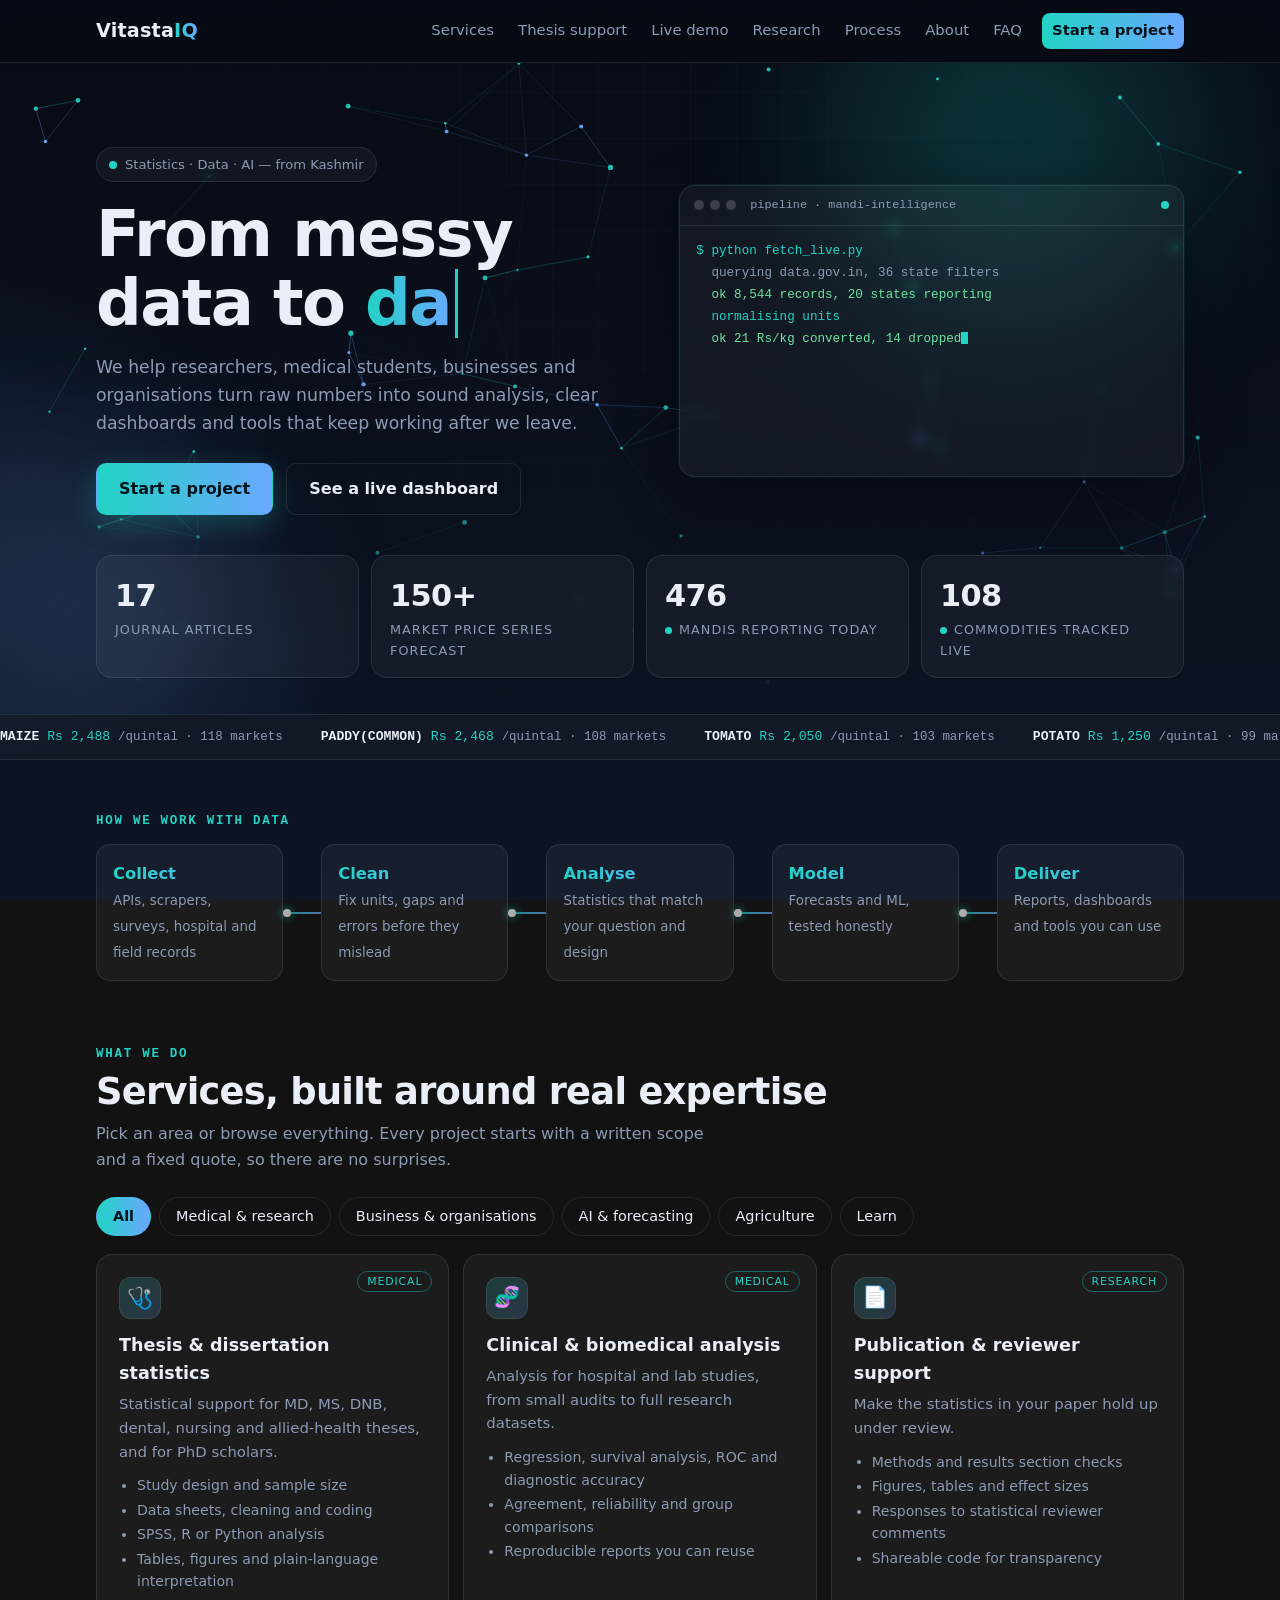
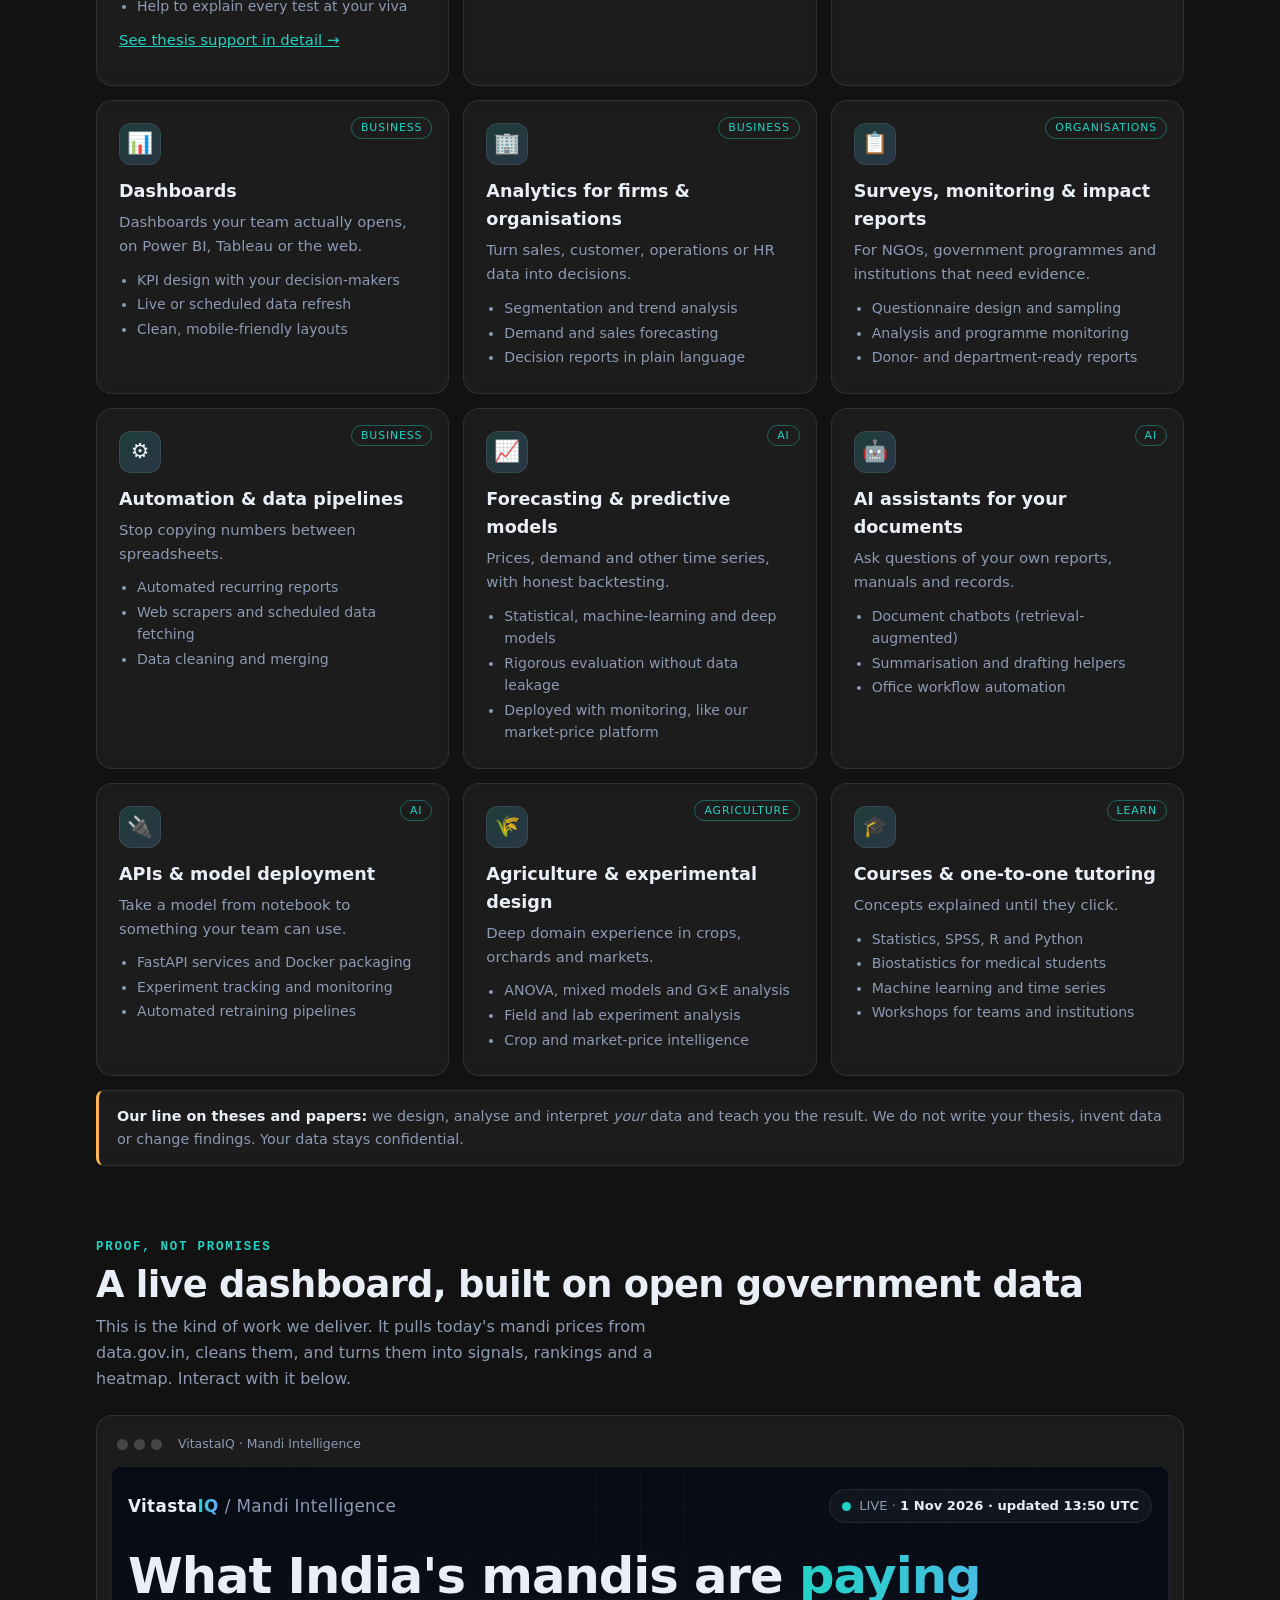
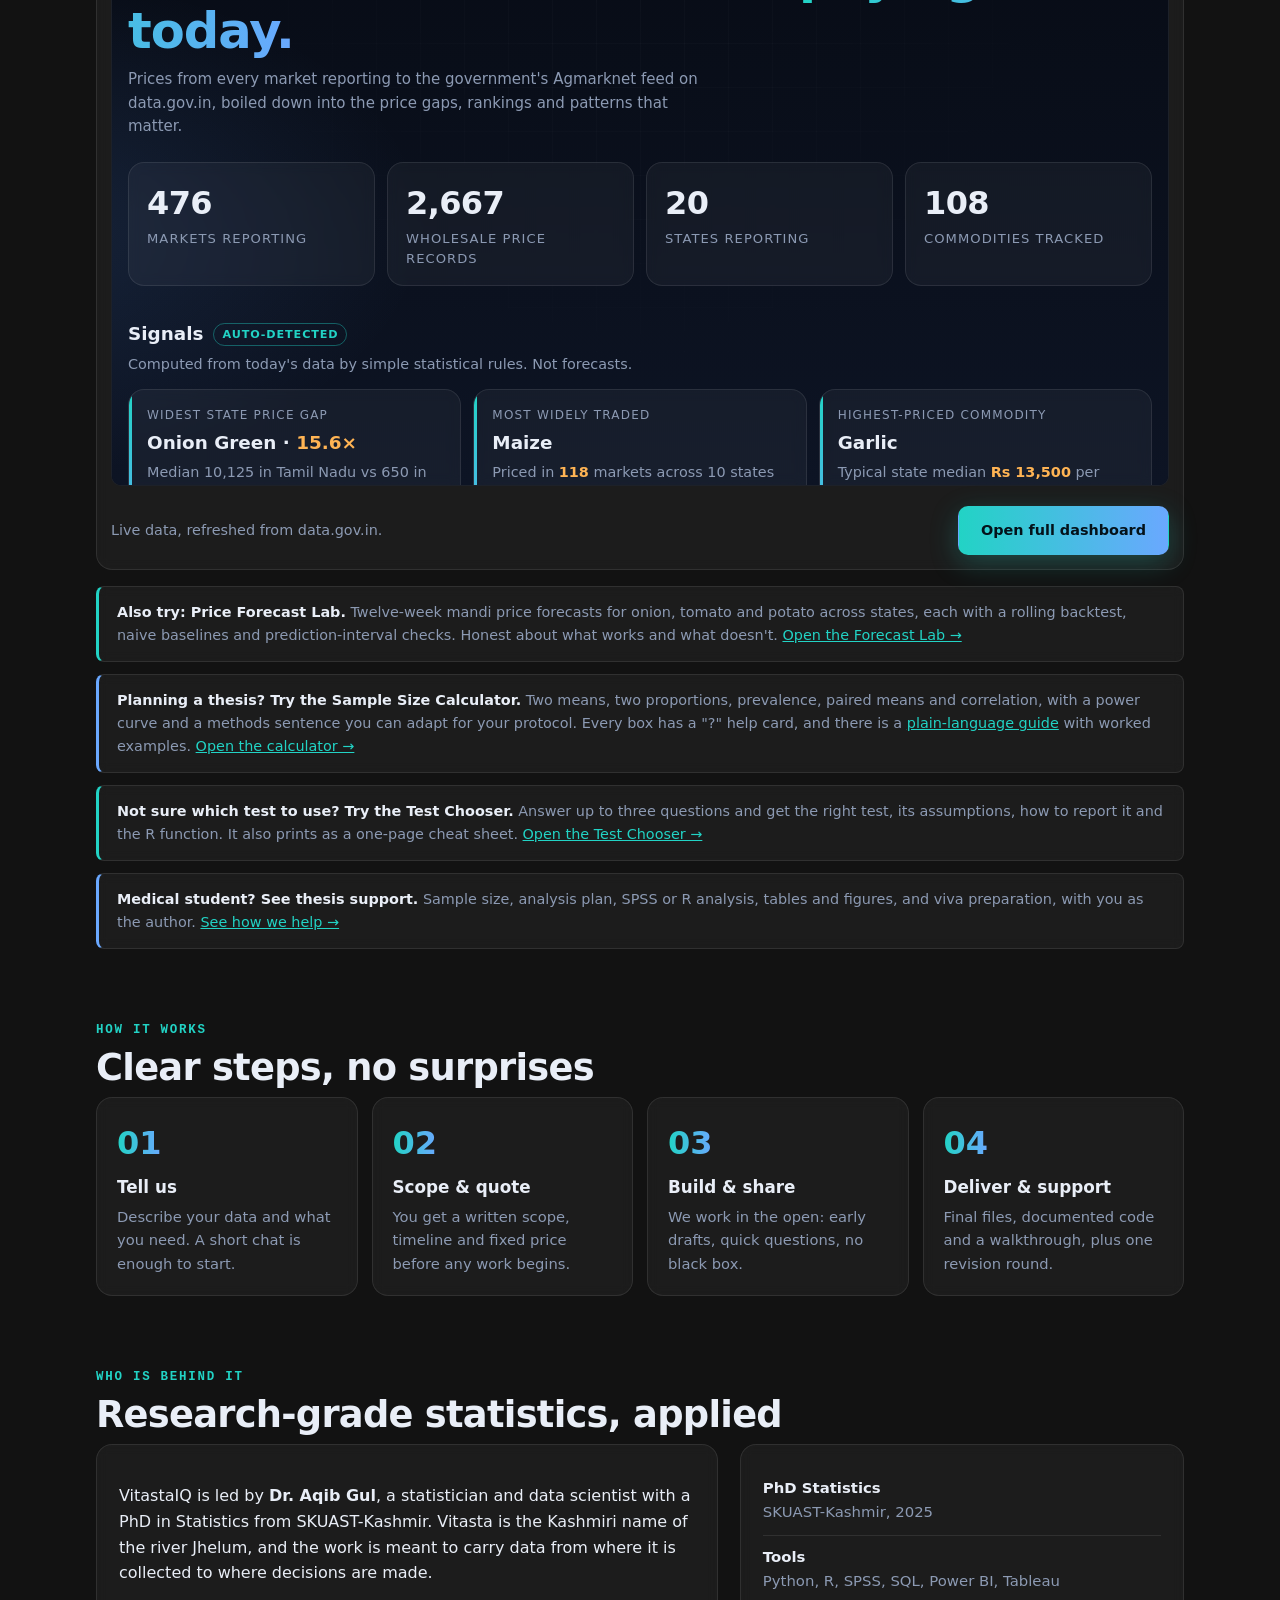
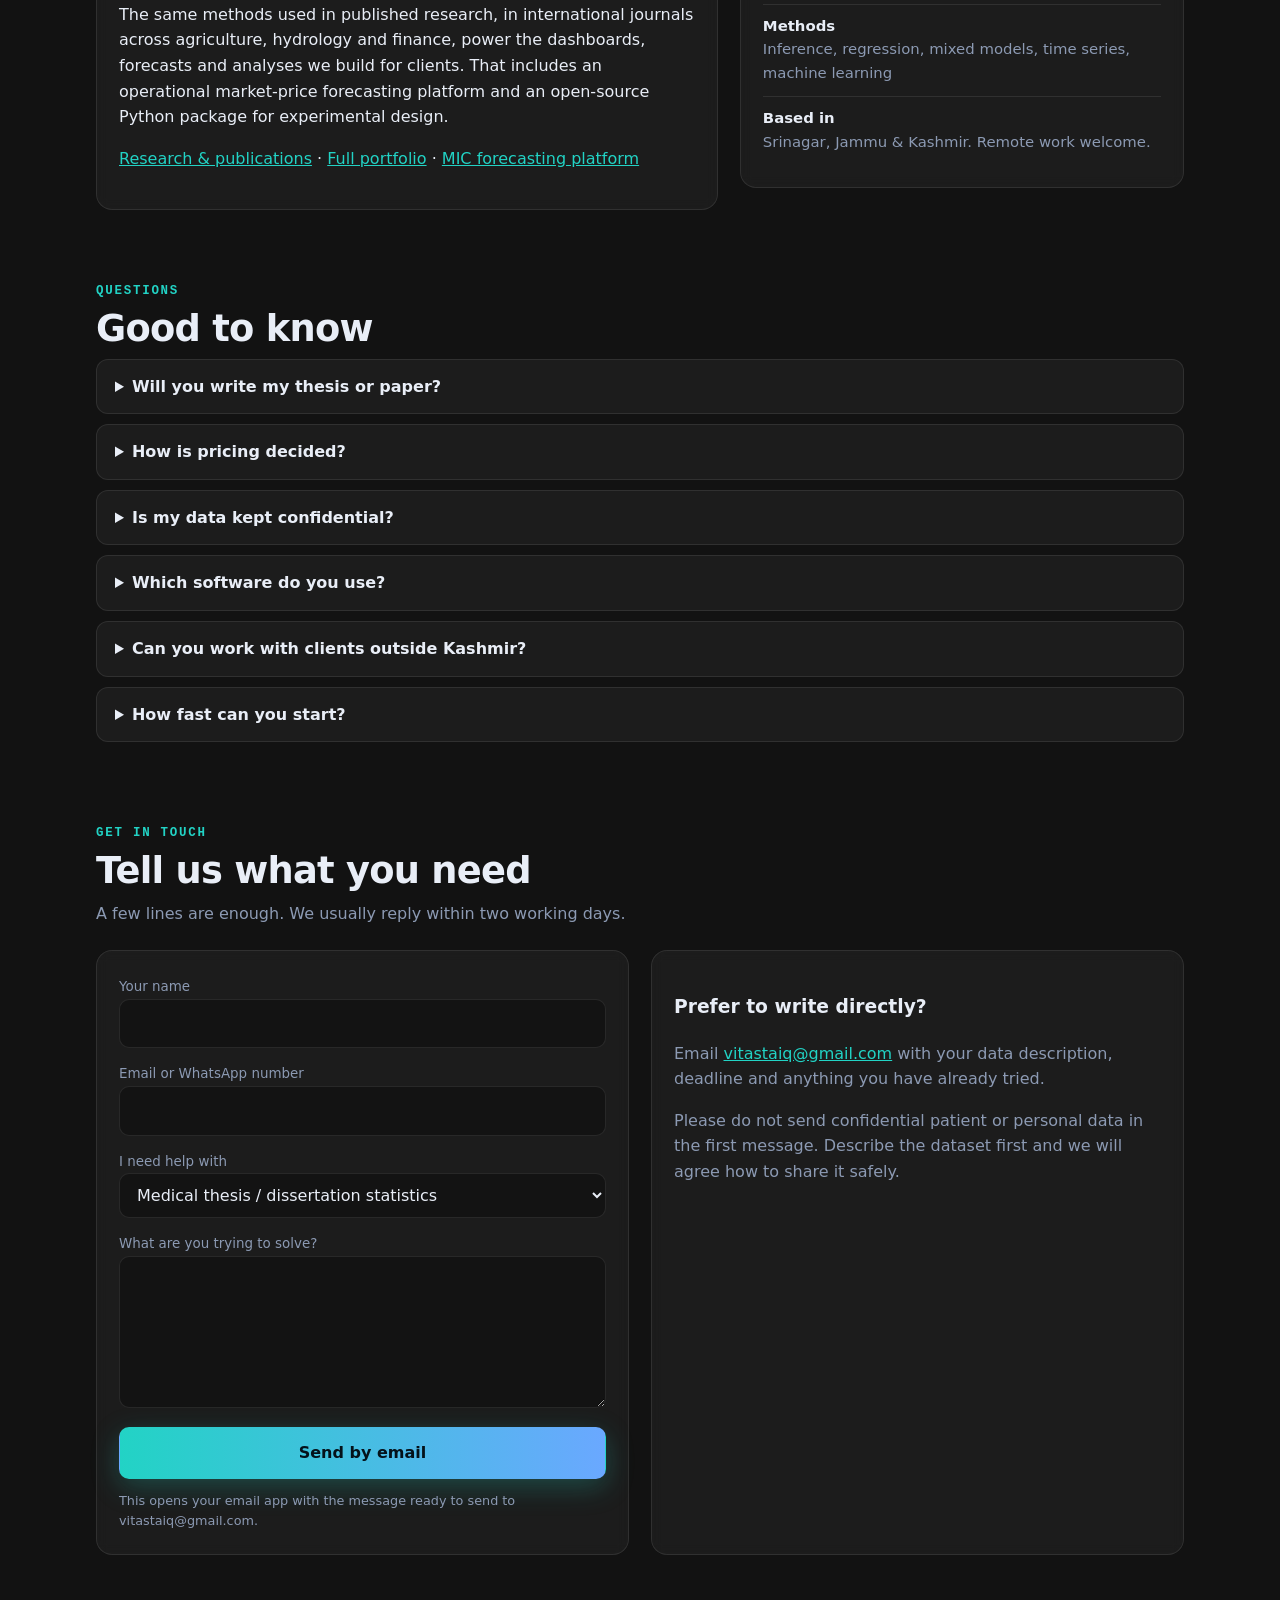
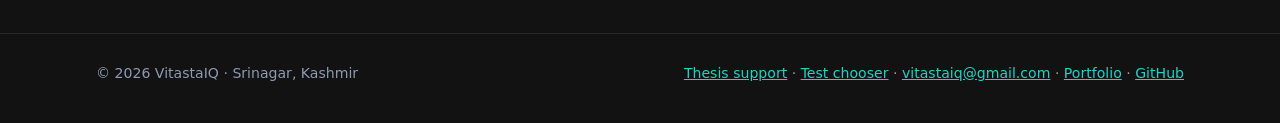
==== commit 509fadb2: "Add thesis support page, test chooser, share image, sitemap, per-page SEO tags and cross-links" ====
--- a/site/index.html
+++ b/site/index.html
@@ -3,12 +3,23 @@
 <head>
   <meta charset="utf-8">
   <meta name="viewport" content="width=device-width, initial-scale=1">
-  <title>VitastaIQ</title>
-  <meta name="description" content="Statistics, data and AI services from Kashmir: medical thesis analysis, dashboards, organisational analytics, forecasting and training.">
-  <meta property="og:title" content="VitastaIQ: statistics, data and AI from Kashmir">
-  <meta property="og:description" content="Medical thesis statistics, dashboards, analytics for organisations, forecasting, AI assistants and training.">
+  <title>VitastaIQ | Statistics, data and AI from Kashmir</title>
+  <meta name="description" content="Thesis statistics for medical students, live dashboards, forecasting and analytics for organisations. Free sample size calculator and statistical test chooser. Based in Srinagar, Kashmir.">
+  <link rel="canonical" href="https://deepstatistix.github.io/vitastaiq/">
+  <meta property="og:site_name" content="VitastaIQ">
   <meta property="og:type" content="website">
+  <meta property="og:title" content="VitastaIQ | Statistics, data and AI from Kashmir">
+  <meta property="og:description" content="Thesis statistics for medical students, live dashboards, forecasting and analytics for organisations. Free sample size calculator and statistical test chooser. Based in Srinagar, Kashmir.">
+  <meta property="og:url" content="https://deepstatistix.github.io/vitastaiq/">
+  <meta property="og:image" content="https://deepstatistix.github.io/vitastaiq/assets/og.png">
+  <meta property="og:image:width" content="1200">
+  <meta property="og:image:height" content="630">
+  <meta name="twitter:card" content="summary_large_image">
+  <meta name="twitter:title" content="VitastaIQ | Statistics, data and AI from Kashmir">
+  <meta name="twitter:description" content="Thesis statistics for medical students, live dashboards, forecasting and analytics for organisations. Free sample size calculator and statistical test chooser. Based in Srinagar, Kashmir.">
+  <meta name="twitter:image" content="https://deepstatistix.github.io/vitastaiq/assets/og.png">
   <link rel="stylesheet" href="styles.css">
+  <script type="application/ld+json">{"@context":"https://schema.org","@type":"ProfessionalService","name":"VitastaIQ","url":"https://deepstatistix.github.io/vitastaiq/","email":"vitastaiq@gmail.com","image":"https://deepstatistix.github.io/vitastaiq/assets/og.png","description":"Statistics, data and AI services: thesis statistics, dashboards, forecasting and analytics.","address":{"@type":"PostalAddress","addressLocality":"Srinagar","addressRegion":"Jammu and Kashmir","addressCountry":"IN"},"founder":{"@type":"Person","name":"Aqib Gul"},"areaServed":"IN"}</script>
 </head>
 <body>
   <header class="top">
@@ -16,6 +27,7 @@
       <a class="brand" href="#">Vitasta<span>IQ</span></a>
       <nav aria-label="Main" id="mainnav">
         <a href="#services">Services</a>
+        <a href="thesis/index.html">Thesis support</a>
         <a href="#demo">Live demo</a>
         <a href="research/index.html">Research</a>
         <a href="#process">Process</a>
@@ -95,6 +107,7 @@
             <h3>Thesis &amp; dissertation statistics</h3>
             <p>Statistical support for MD, MS, DNB, dental, nursing and allied-health theses, and for PhD scholars.</p>
             <ul><li>Study design and sample size</li><li>Data sheets, cleaning and coding</li><li>SPSS, R or Python analysis</li><li>Tables, figures and plain-language interpretation</li><li>Help to explain every test at your viva</li></ul>
+            <p style="margin-top:12px"><a href="thesis/index.html">See thesis support in detail &rarr;</a></p>
           </article>
           <article class="card glass rv" data-c="med">
             <span class="tag">Medical</span><div class="ico">🧬</div>
@@ -185,6 +198,8 @@
         </div>
         <div class="policy glass rv" style="margin-top:16px;border-left-color:var(--a)"><strong>Also try: Price Forecast Lab.</strong> Twelve-week mandi price forecasts for onion, tomato and potato across states, each with a rolling backtest, naive baselines and prediction-interval checks. Honest about what works and what doesn't. <a href="demo/forecast/index.html">Open the Forecast Lab &rarr;</a></div>
         <div class="policy glass rv" style="margin-top:12px;border-left-color:var(--b)"><strong>Planning a thesis? Try the Sample Size Calculator.</strong> Two means, two proportions, prevalence, paired means and correlation, with a power curve and a methods sentence you can adapt for your protocol. Every box has a "?" help card, and there is a <a href="demo/samplesize/guide.html">plain-language guide</a> with worked examples. <a href="demo/samplesize/index.html">Open the calculator &rarr;</a></div>
+        <div class="policy glass rv" style="margin-top:12px;border-left-color:var(--a)"><strong>Not sure which test to use? Try the Test Chooser.</strong> Answer up to three questions and get the right test, its assumptions, how to report it and the R function. It also prints as a one-page cheat sheet. <a href="tests/index.html">Open the Test Chooser &rarr;</a></div>
+        <div class="policy glass rv" style="margin-top:12px;border-left-color:var(--b)"><strong>Medical student? See thesis support.</strong> Sample size, analysis plan, SPSS or R analysis, tables and figures, and viva preparation, with you as the author. <a href="thesis/index.html">See how we help &rarr;</a></div>
       </div>
     </section>
 
@@ -277,7 +292,7 @@
   <footer>
     <div class="wrap">
       <span>&copy; 2026 VitastaIQ &middot; Srinagar, Kashmir</span>
-      <span><a href="mailto:vitastaiq@gmail.com">vitastaiq@gmail.com</a> &middot; <a href="https://deepstatistix.github.io/">Portfolio</a> &middot; <a href="https://github.com/DeepStatistix">GitHub</a></span>
+      <span><a href="thesis/index.html">Thesis support</a> &middot; <a href="tests/index.html">Test chooser</a> &middot; <a href="mailto:vitastaiq@gmail.com">vitastaiq@gmail.com</a> &middot; <a href="https://deepstatistix.github.io/">Portfolio</a> &middot; <a href="https://github.com/DeepStatistix">GitHub</a></span>
     </div>
   </footer>
 
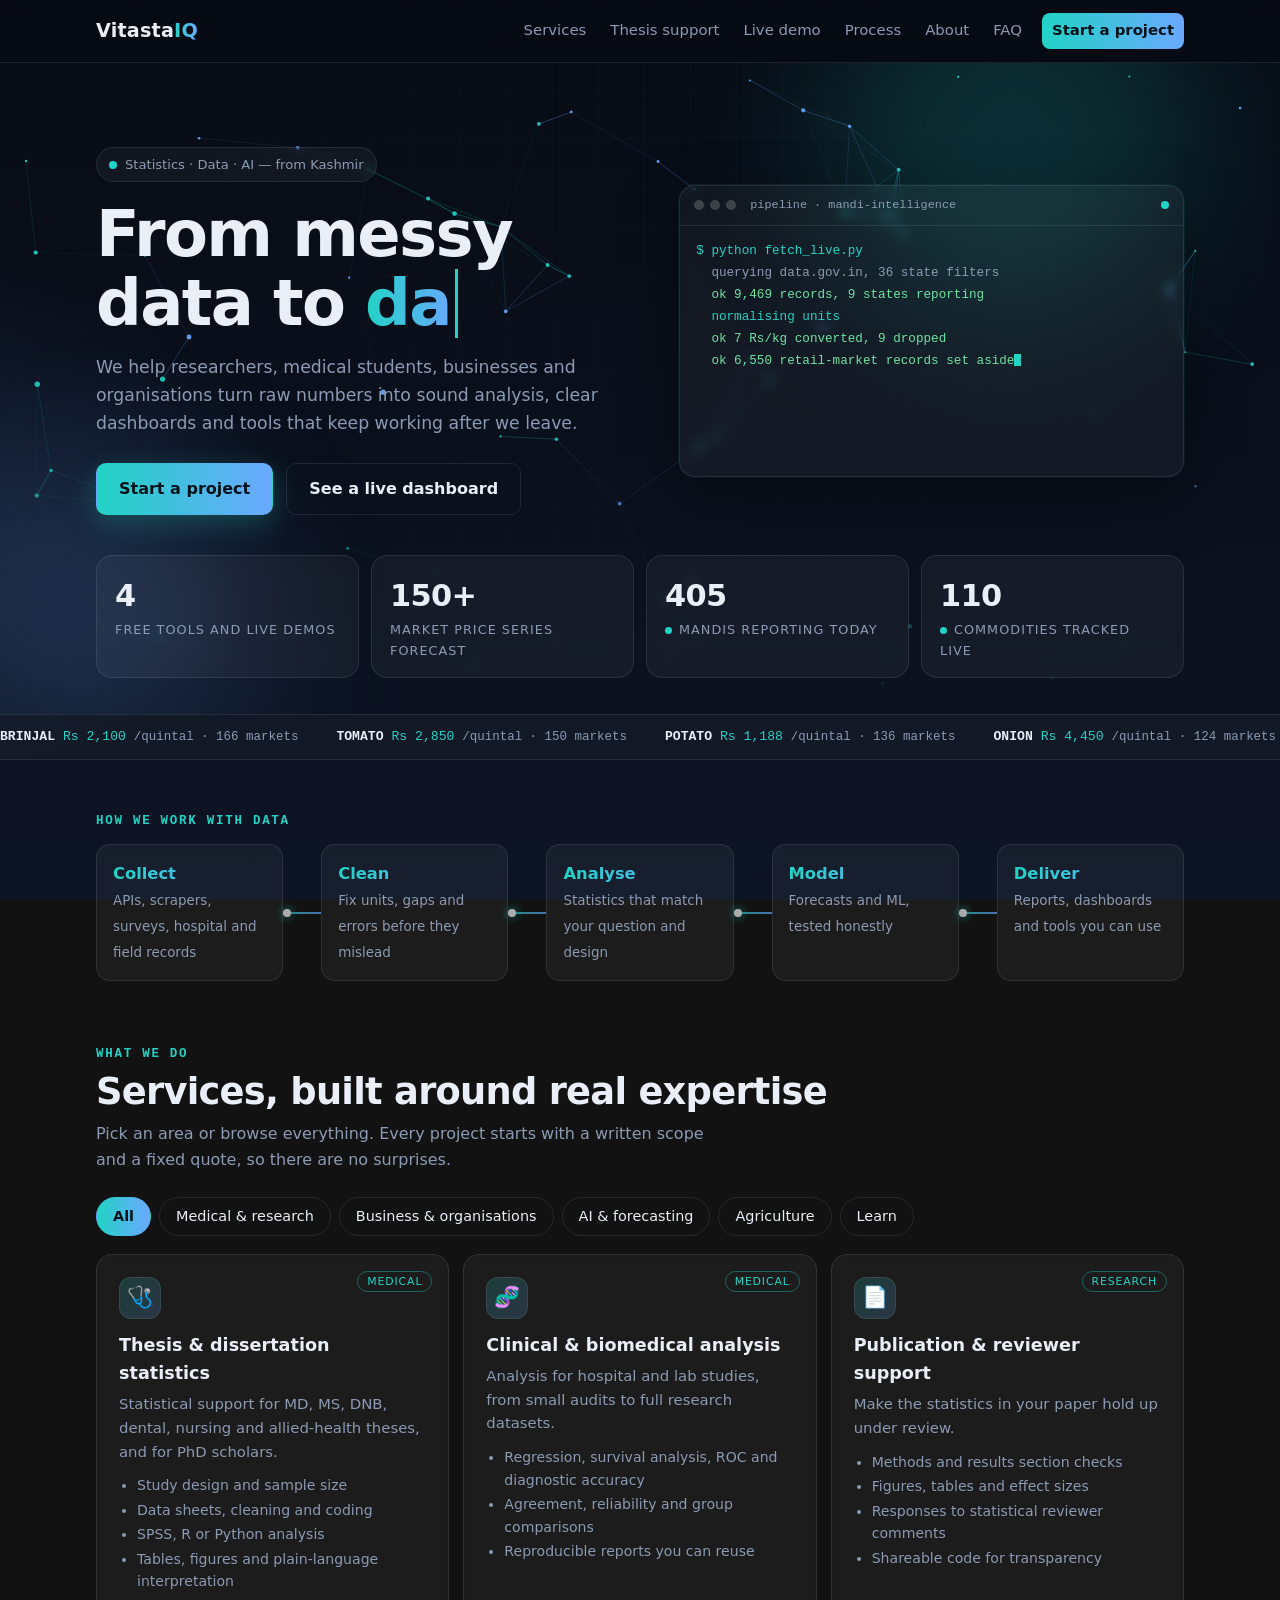
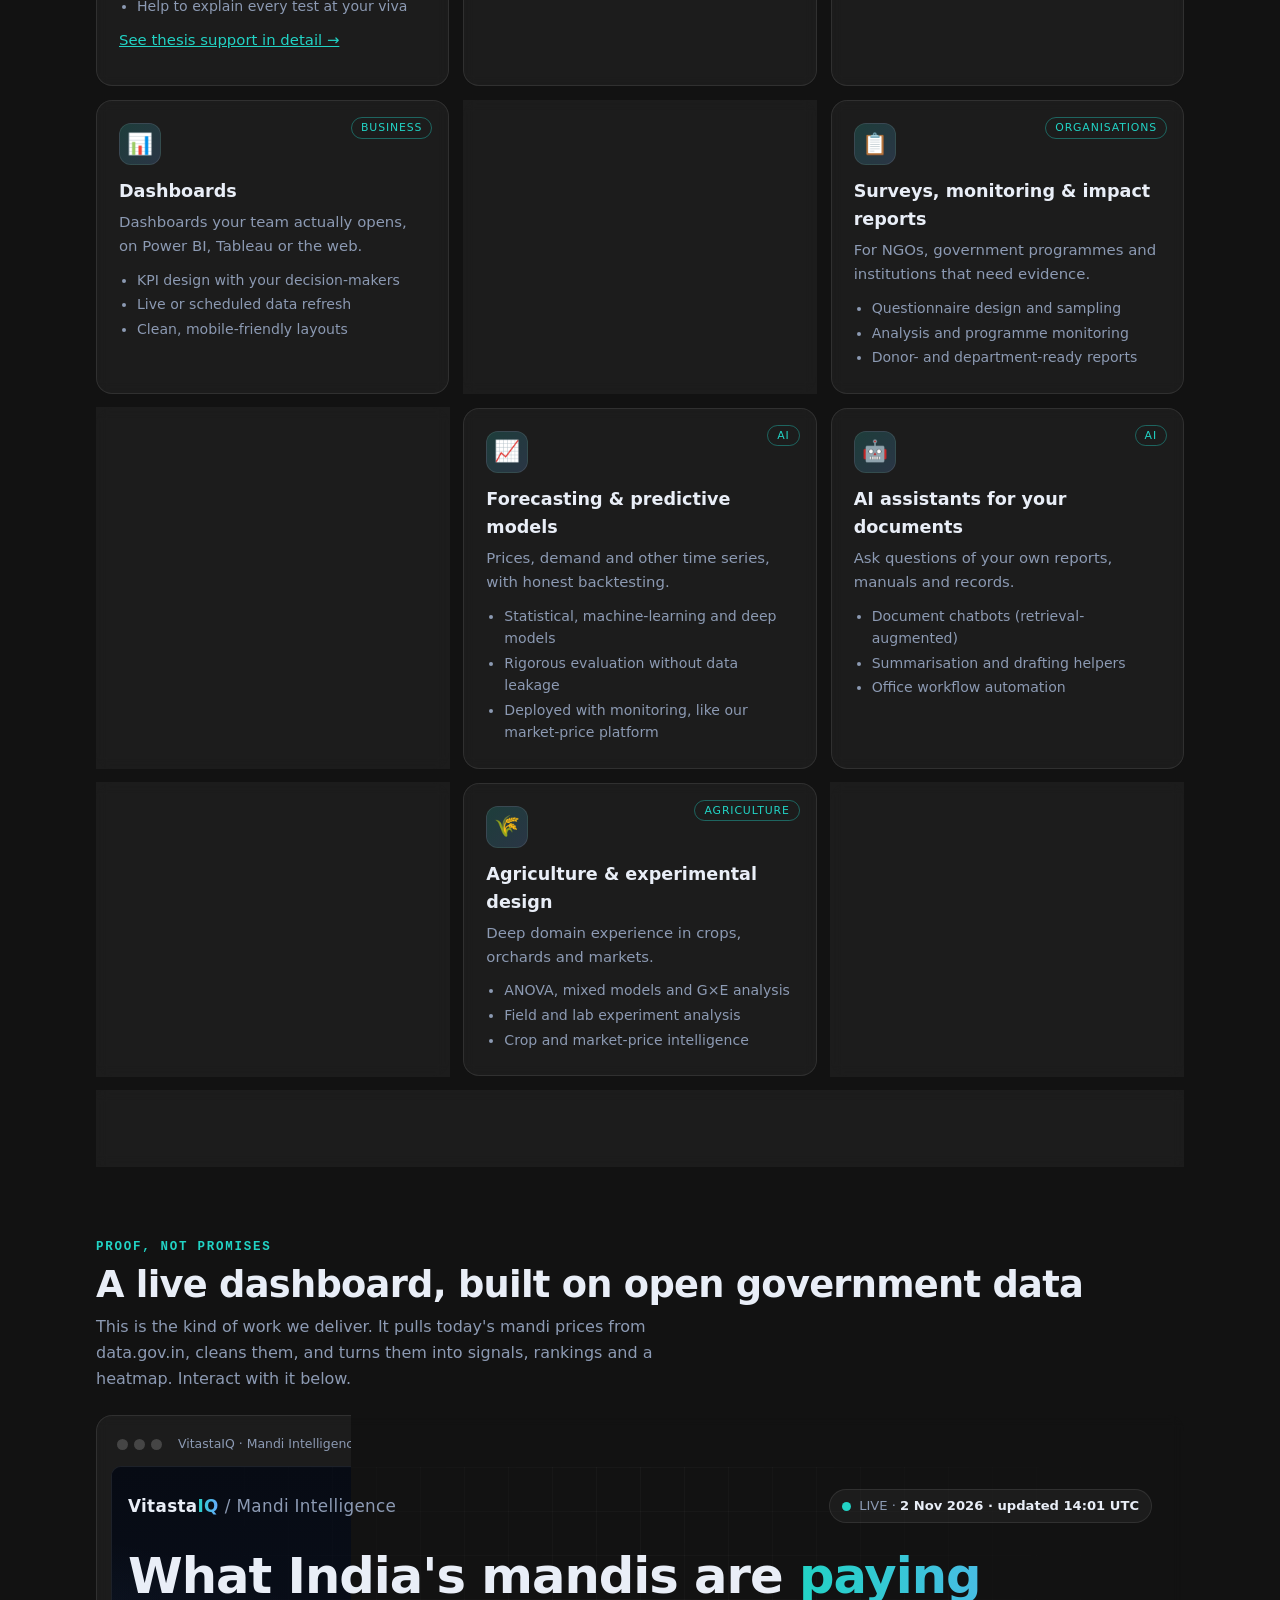
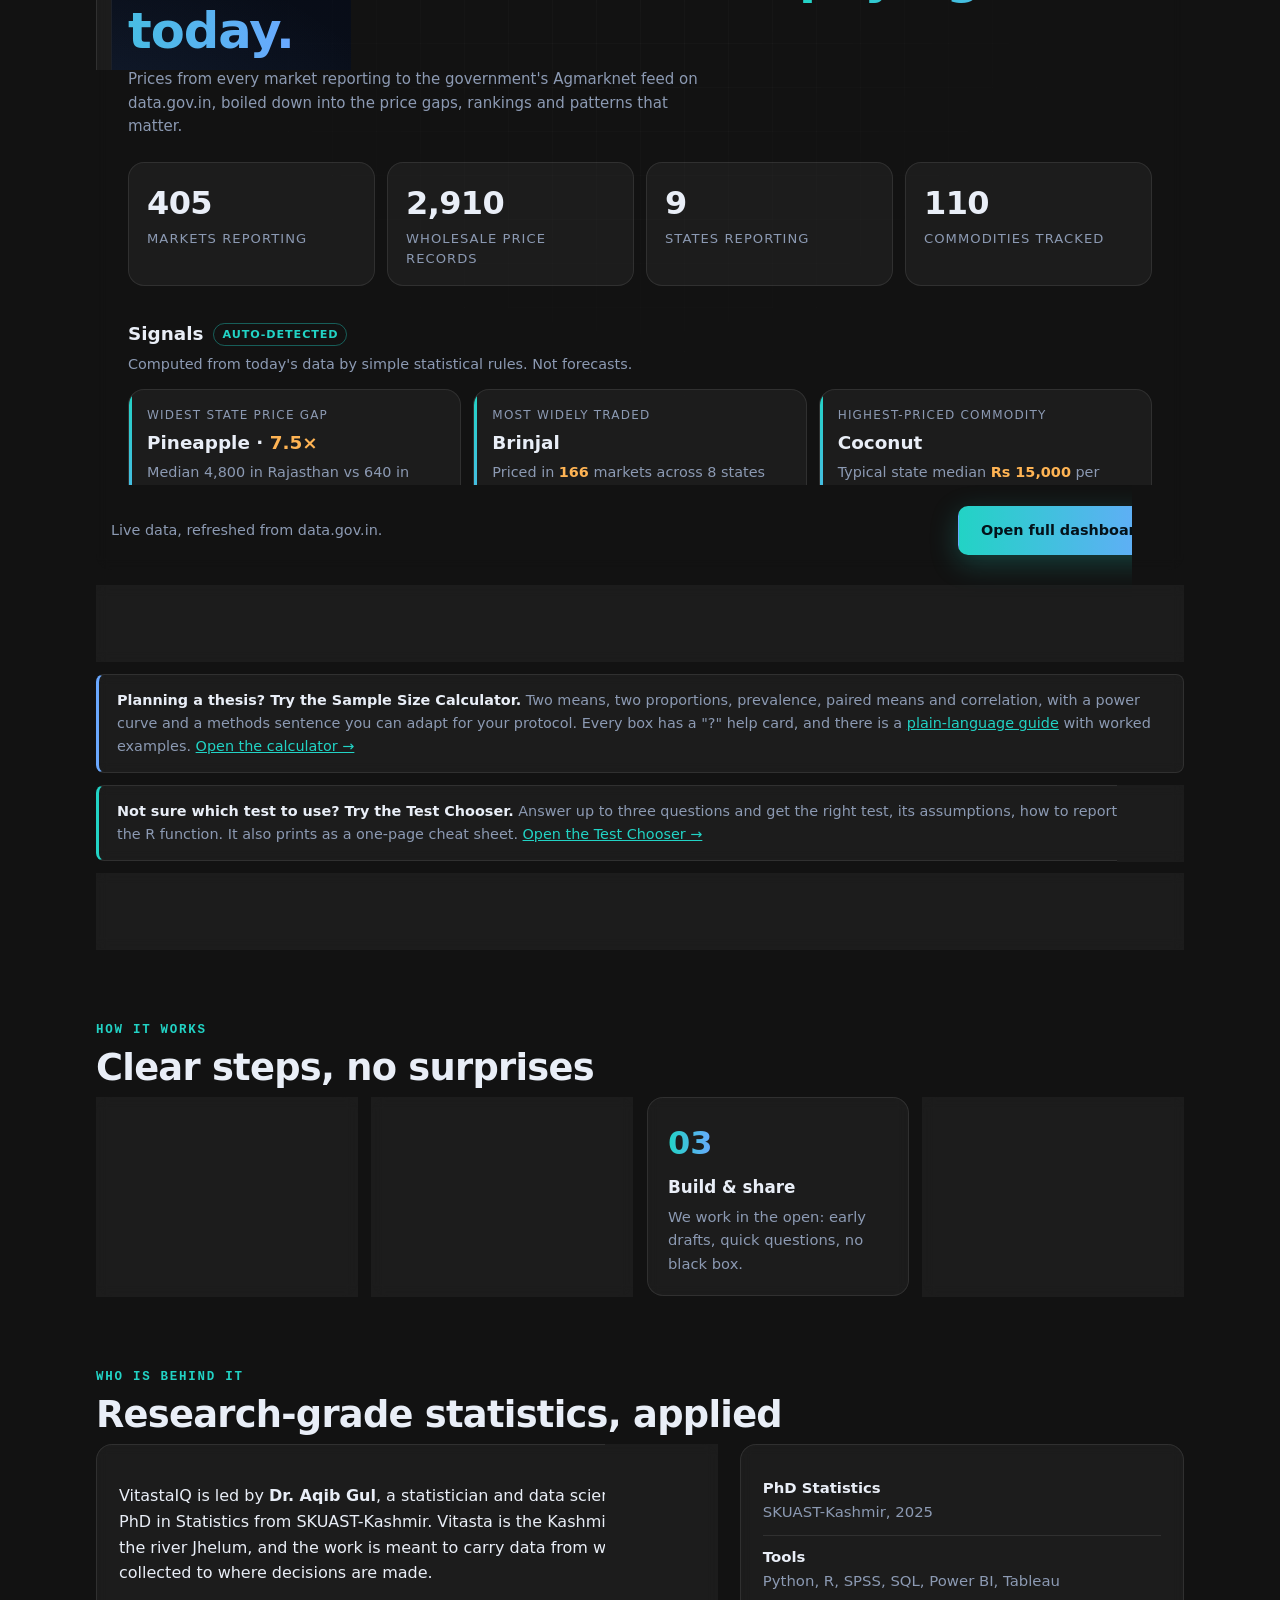
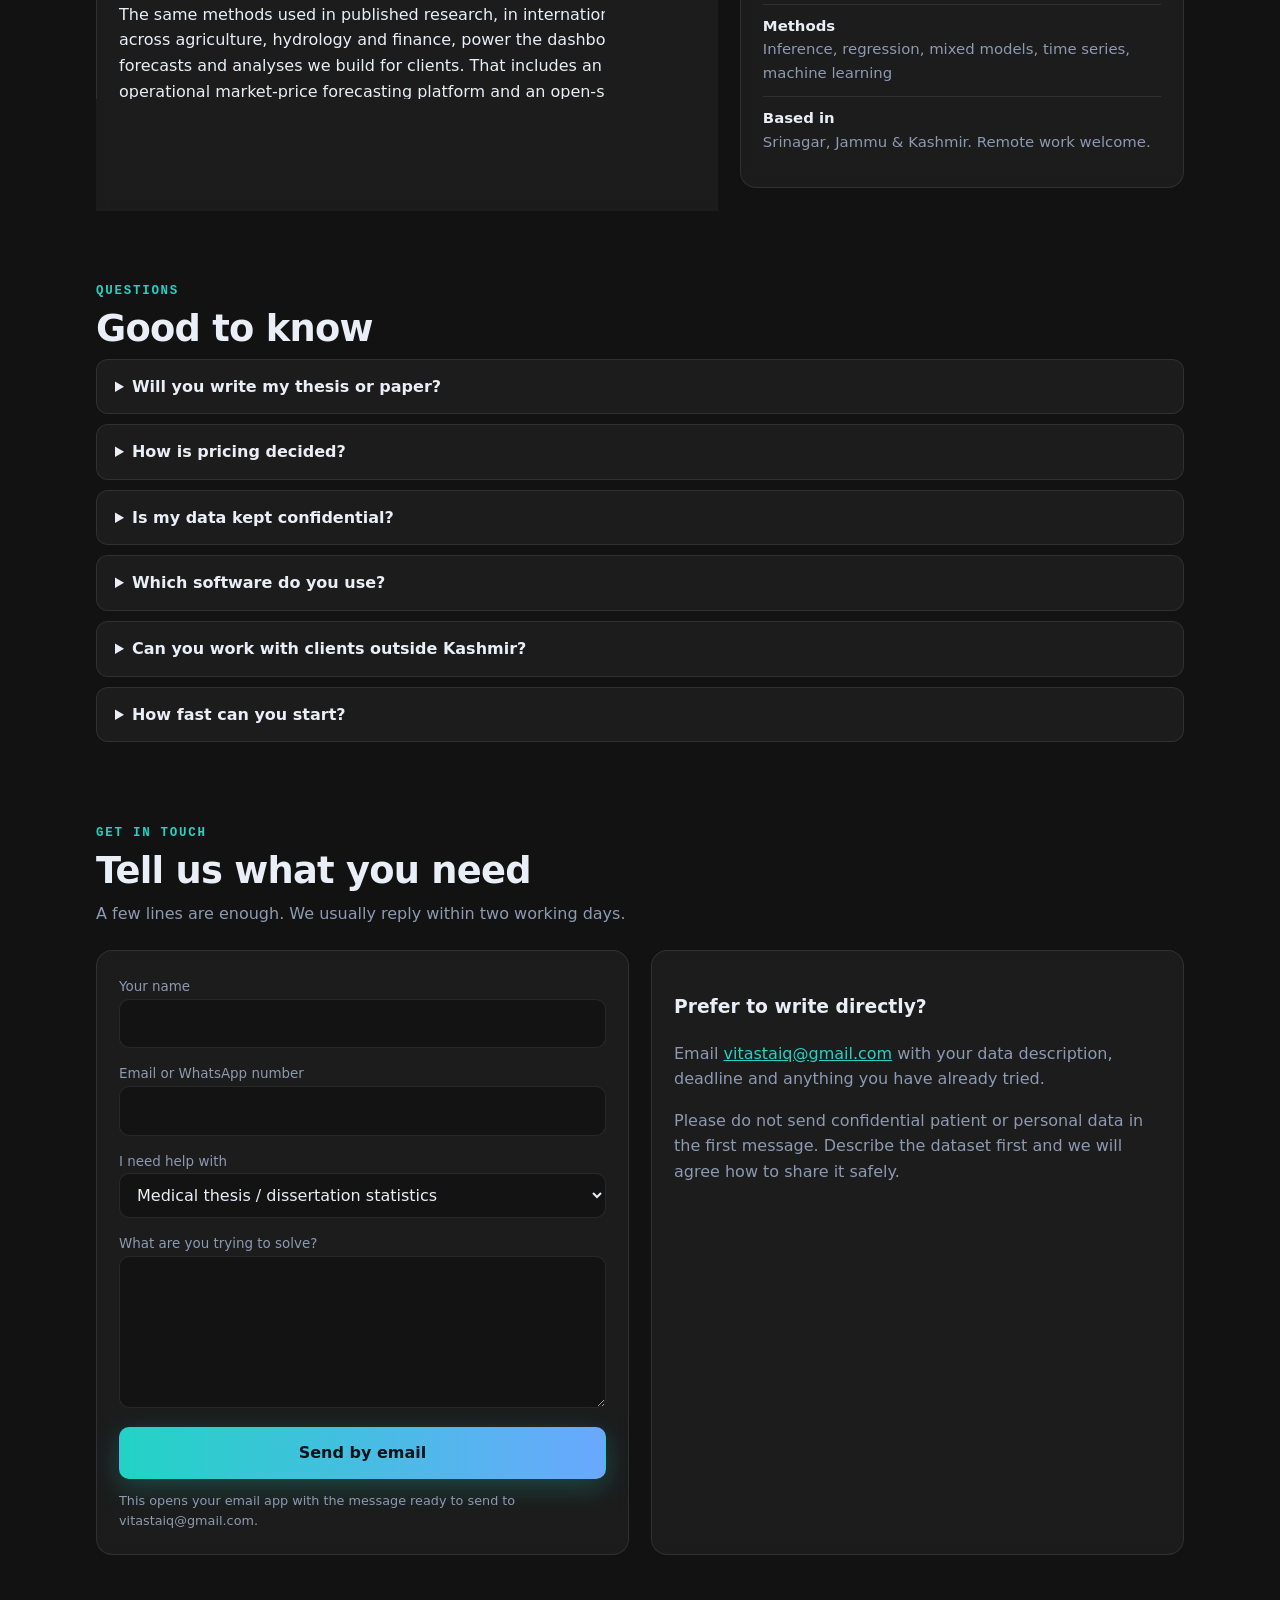
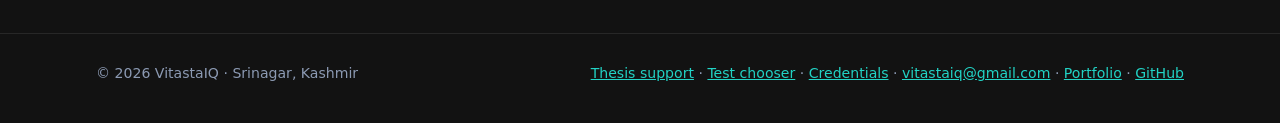
==== commit 5984ba58: "Demote research page: remove from nav, home stat and sitemap, mark noindex, add footer Credentials l" ====
--- a/site/index.html
+++ b/site/index.html
@@ -29,7 +29,6 @@
         <a href="#services">Services</a>
         <a href="thesis/index.html">Thesis support</a>
         <a href="#demo">Live demo</a>
-        <a href="research/index.html">Research</a>
         <a href="#process">Process</a>
         <a href="#about">About</a>
         <a href="#faq">FAQ</a>
@@ -59,7 +58,7 @@
      </div>
 
       <div class="strip" id="strip">
-        <div class="stat glass"><div class="n" data-count="17">0</div><div class="l">Journal articles</div></div>
+        <div class="stat glass"><div class="n" data-count="4">0</div><div class="l">Free tools and live demos</div></div>
         <div class="stat glass"><div class="n" data-count="150" data-suffix="+">0</div><div class="l">Market price series forecast</div></div>
         <div class="stat glass live" id="liveA" hidden><div class="n" data-count="0" id="liveMarkets">0</div><div class="l">Mandis reporting today</div></div>
         <div class="stat glass live" id="liveB" hidden><div class="n" data-count="0" id="liveComm">0</div><div class="l">Commodities tracked live</div></div>
@@ -224,7 +223,7 @@
           <div class="box glass rv">
             <p>VitastaIQ is led by <strong>Dr. Aqib Gul</strong>, a statistician and data scientist with a PhD in Statistics from SKUAST-Kashmir. Vitasta is the Kashmiri name of the river Jhelum, and the work is meant to carry data from where it is collected to where decisions are made.</p>
             <p>The same methods used in published research, in international journals across agriculture, hydrology and finance, power the dashboards, forecasts and analyses we build for clients. That includes an operational market-price forecasting platform and an open-source Python package for experimental design.</p>
-            <p><a href="research/index.html">Research &amp; publications</a> &middot; <a href="https://deepstatistix.github.io/">Full portfolio</a> &middot; <a href="https://micskuast.in">MIC forecasting platform</a></p>
+            <p><a href="https://deepstatistix.github.io/">Full portfolio</a> &middot; <a href="https://micskuast.in">MIC forecasting platform</a></p>
           </div>
           <ul class="facts glass rv box">
             <li><b>PhD Statistics</b>SKUAST-Kashmir, 2025</li>
@@ -292,7 +291,7 @@
   <footer>
     <div class="wrap">
       <span>&copy; 2026 VitastaIQ &middot; Srinagar, Kashmir</span>
-      <span><a href="thesis/index.html">Thesis support</a> &middot; <a href="tests/index.html">Test chooser</a> &middot; <a href="mailto:vitastaiq@gmail.com">vitastaiq@gmail.com</a> &middot; <a href="https://deepstatistix.github.io/">Portfolio</a> &middot; <a href="https://github.com/DeepStatistix">GitHub</a></span>
+      <span><a href="thesis/index.html">Thesis support</a> &middot; <a href="tests/index.html">Test chooser</a> &middot; <a href="research/index.html">Credentials</a> &middot; <a href="mailto:vitastaiq@gmail.com">vitastaiq@gmail.com</a> &middot; <a href="https://deepstatistix.github.io/">Portfolio</a> &middot; <a href="https://github.com/DeepStatistix">GitHub</a></span>
     </div>
   </footer>
 
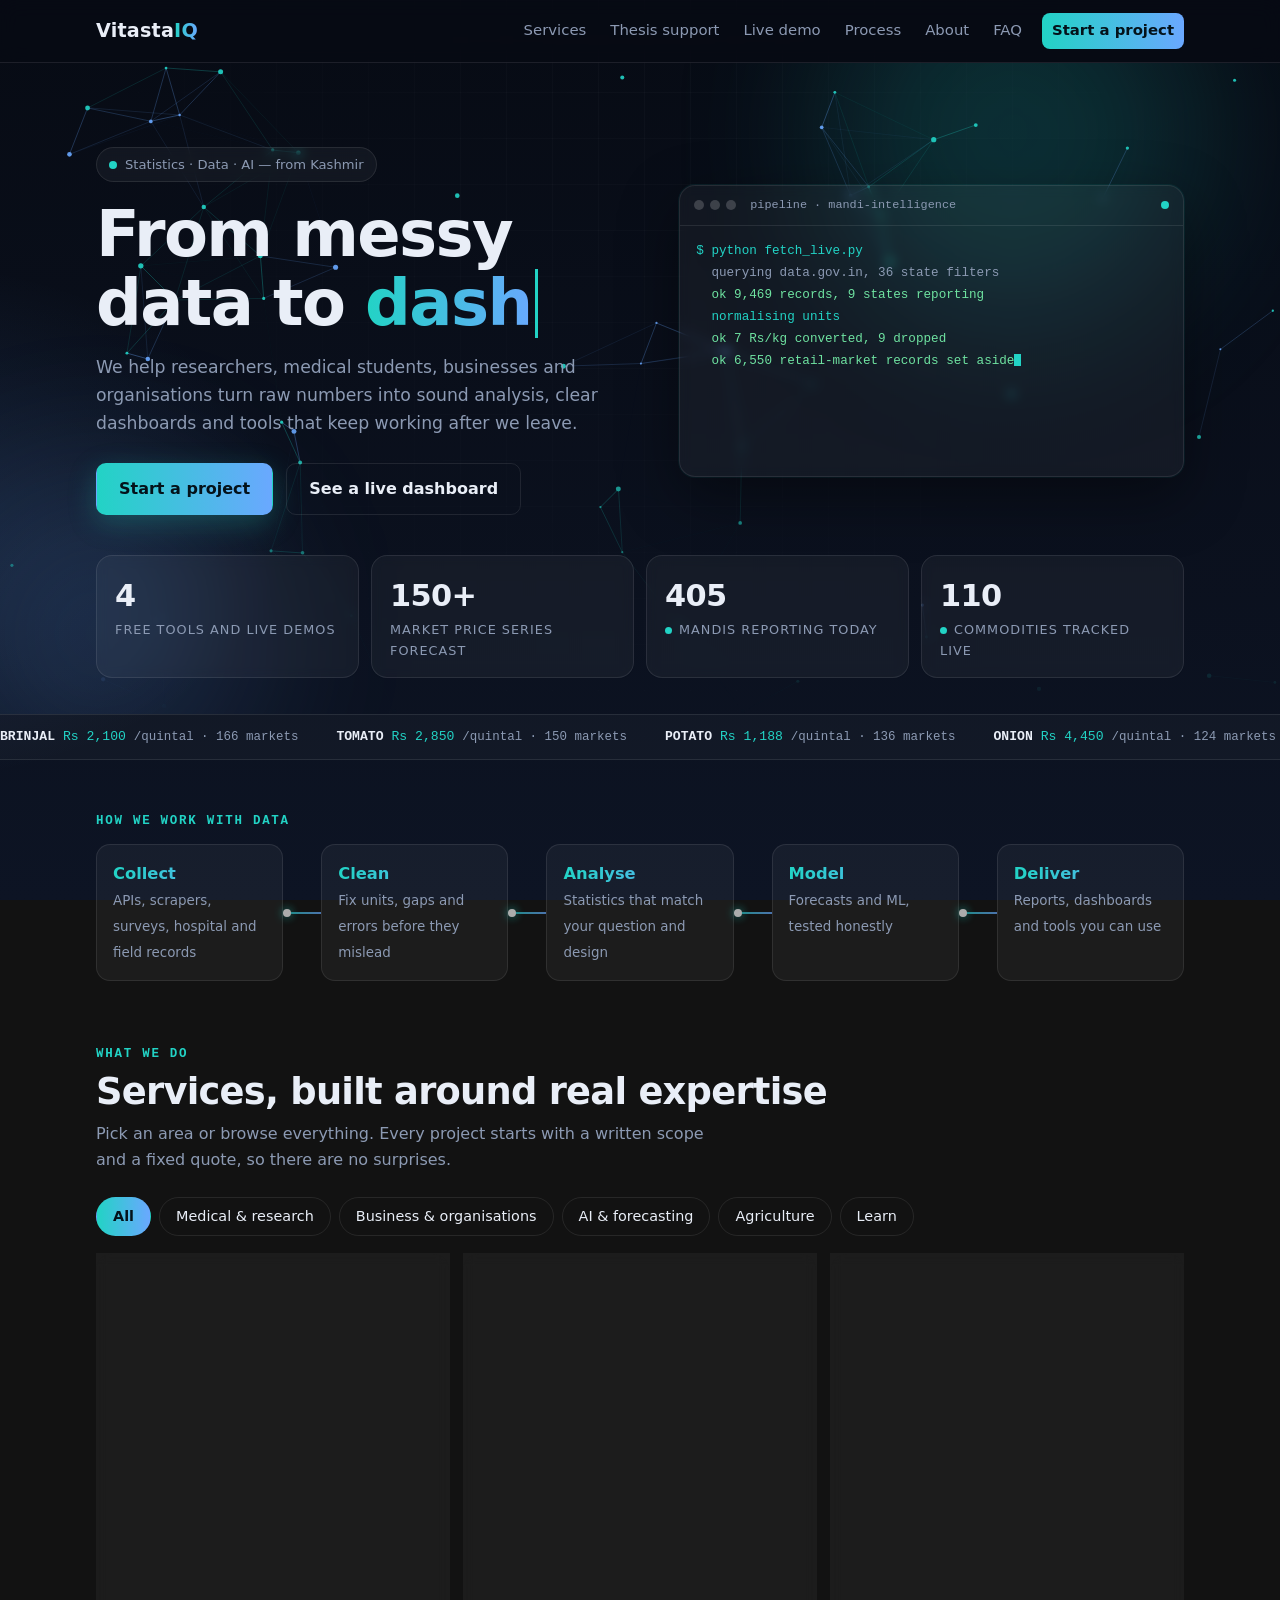
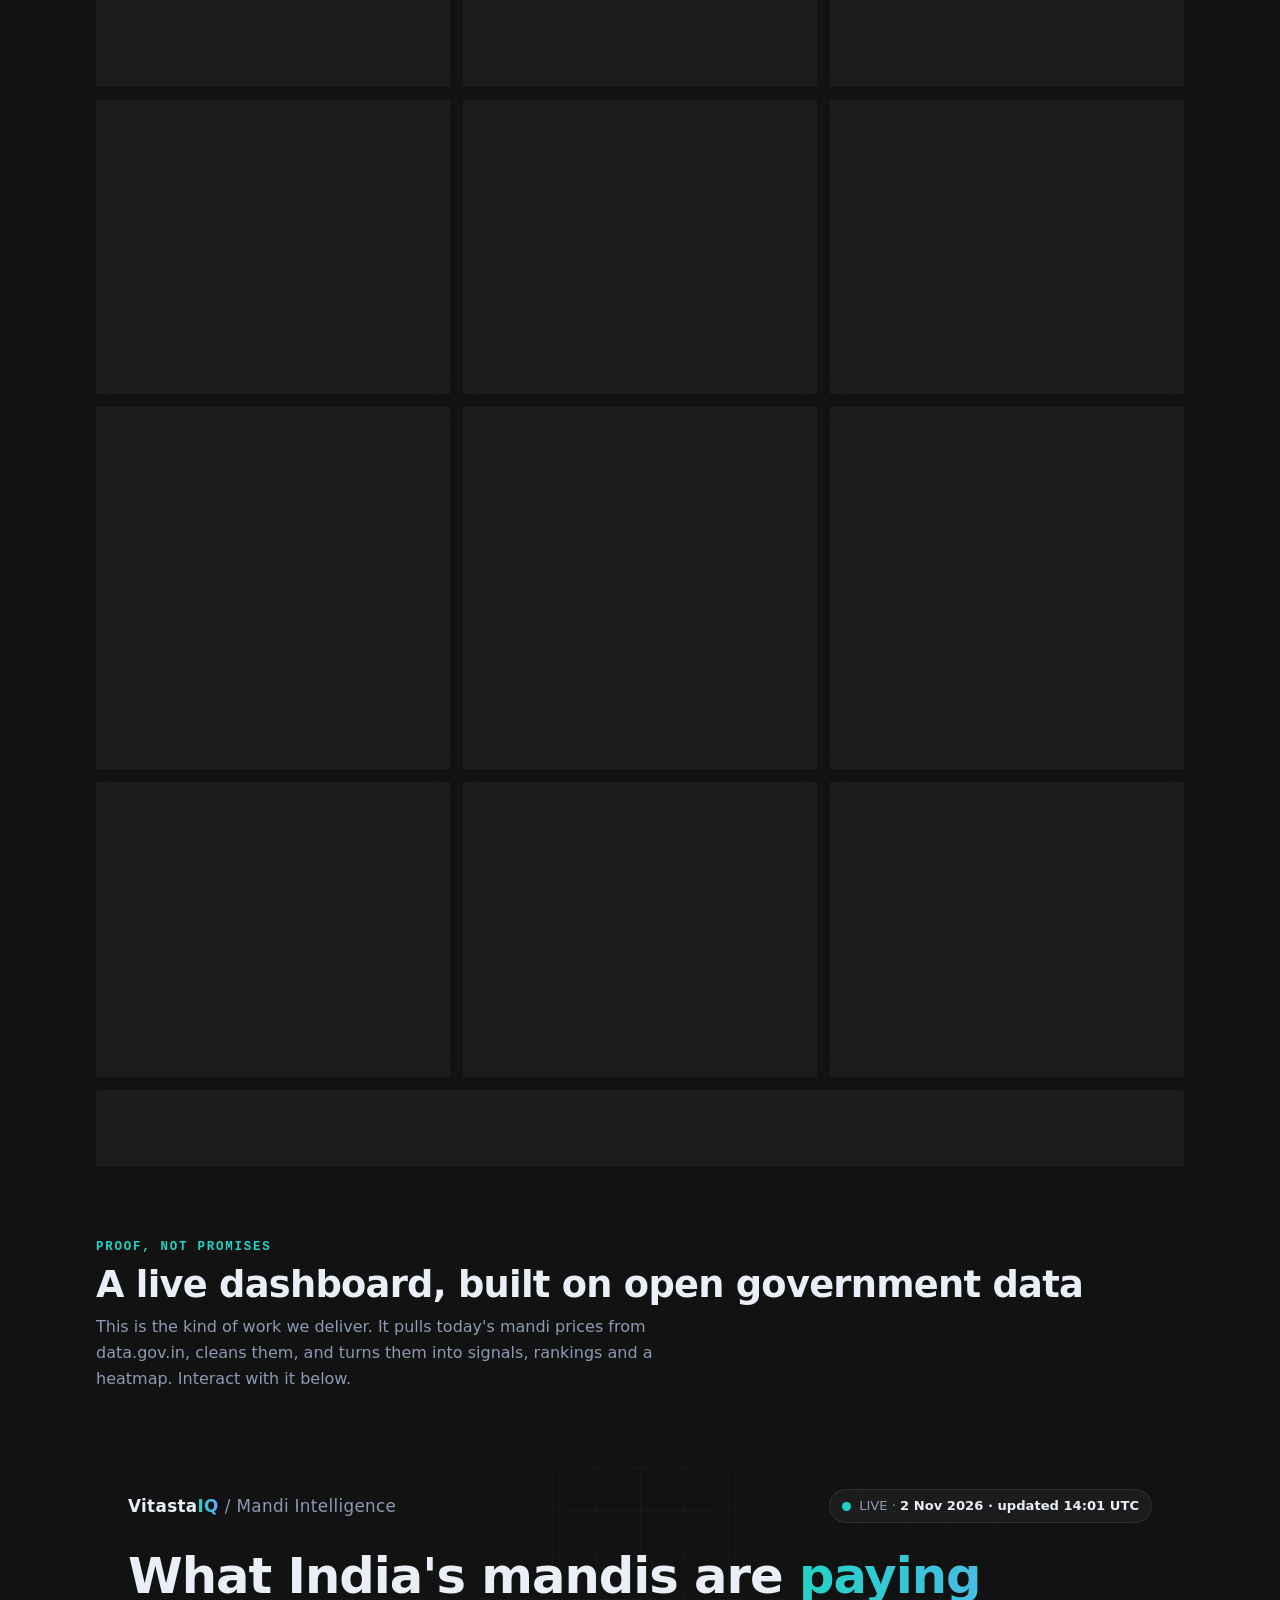
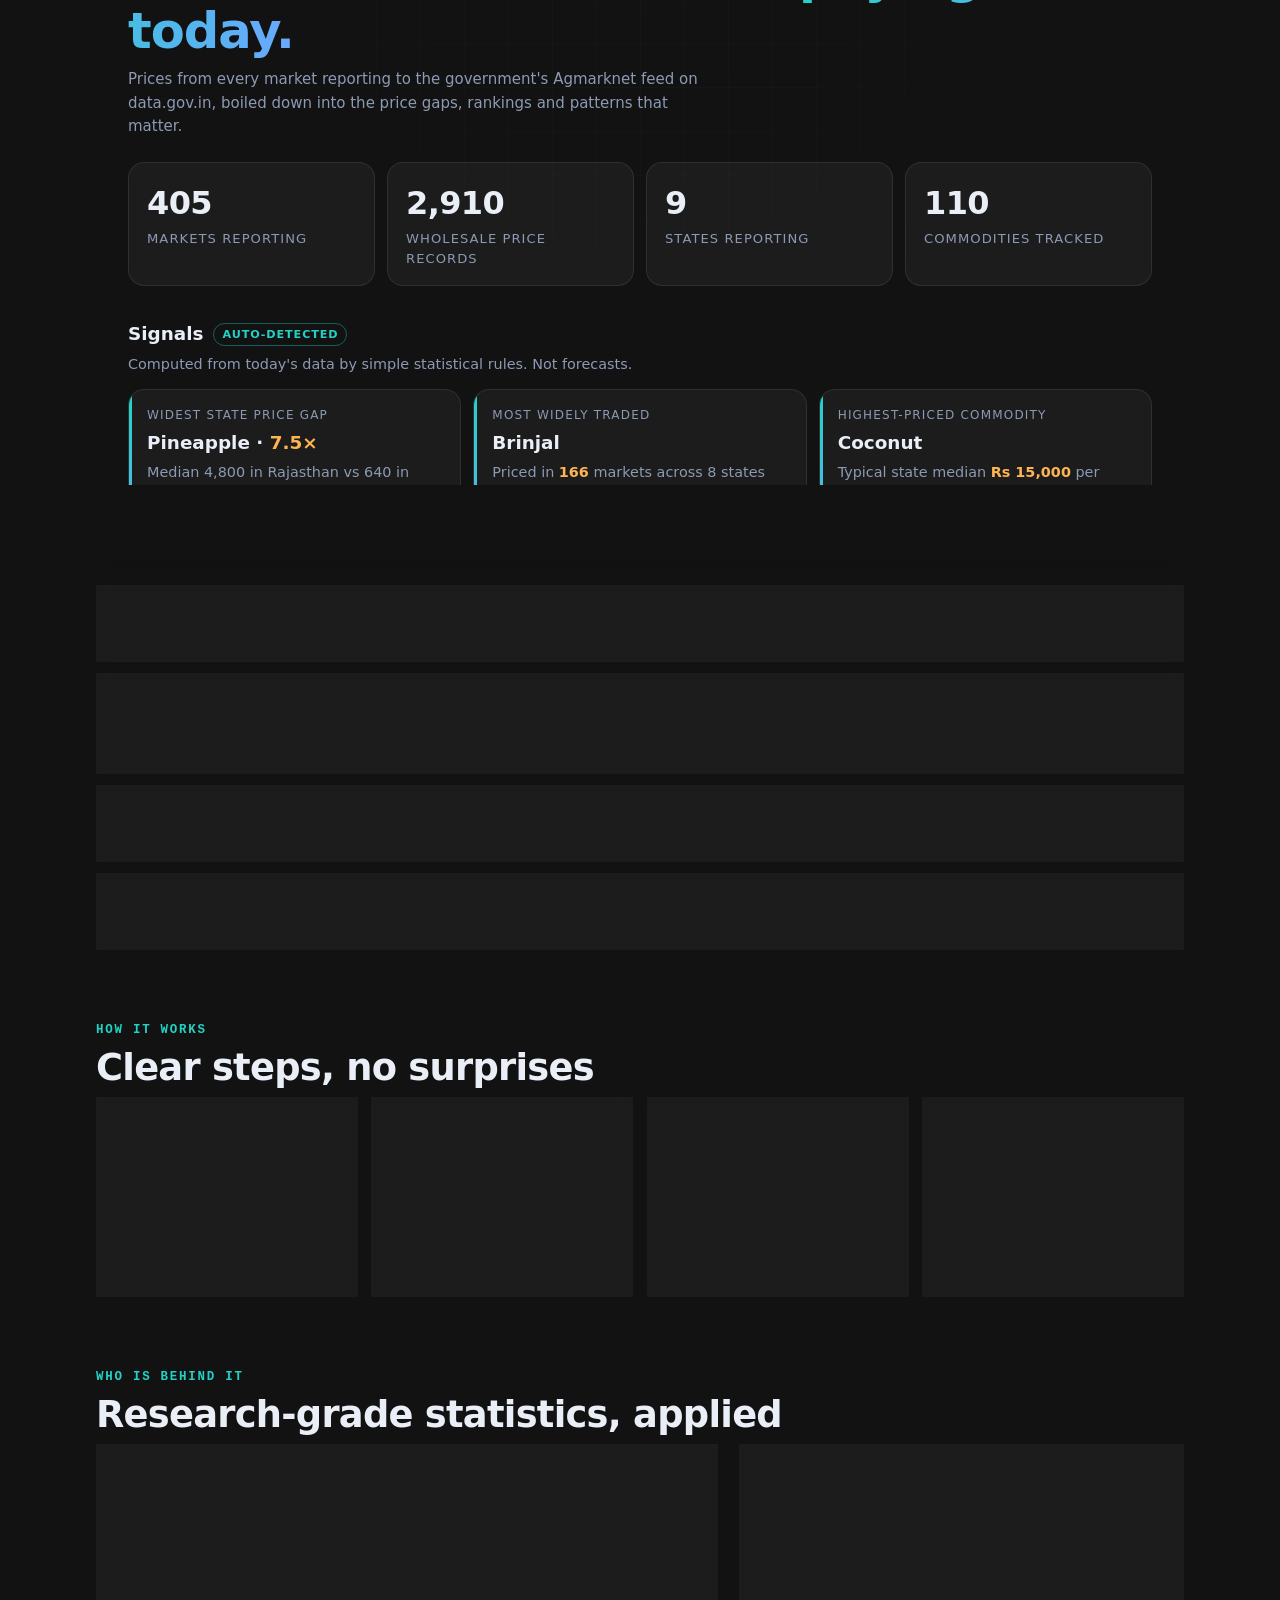
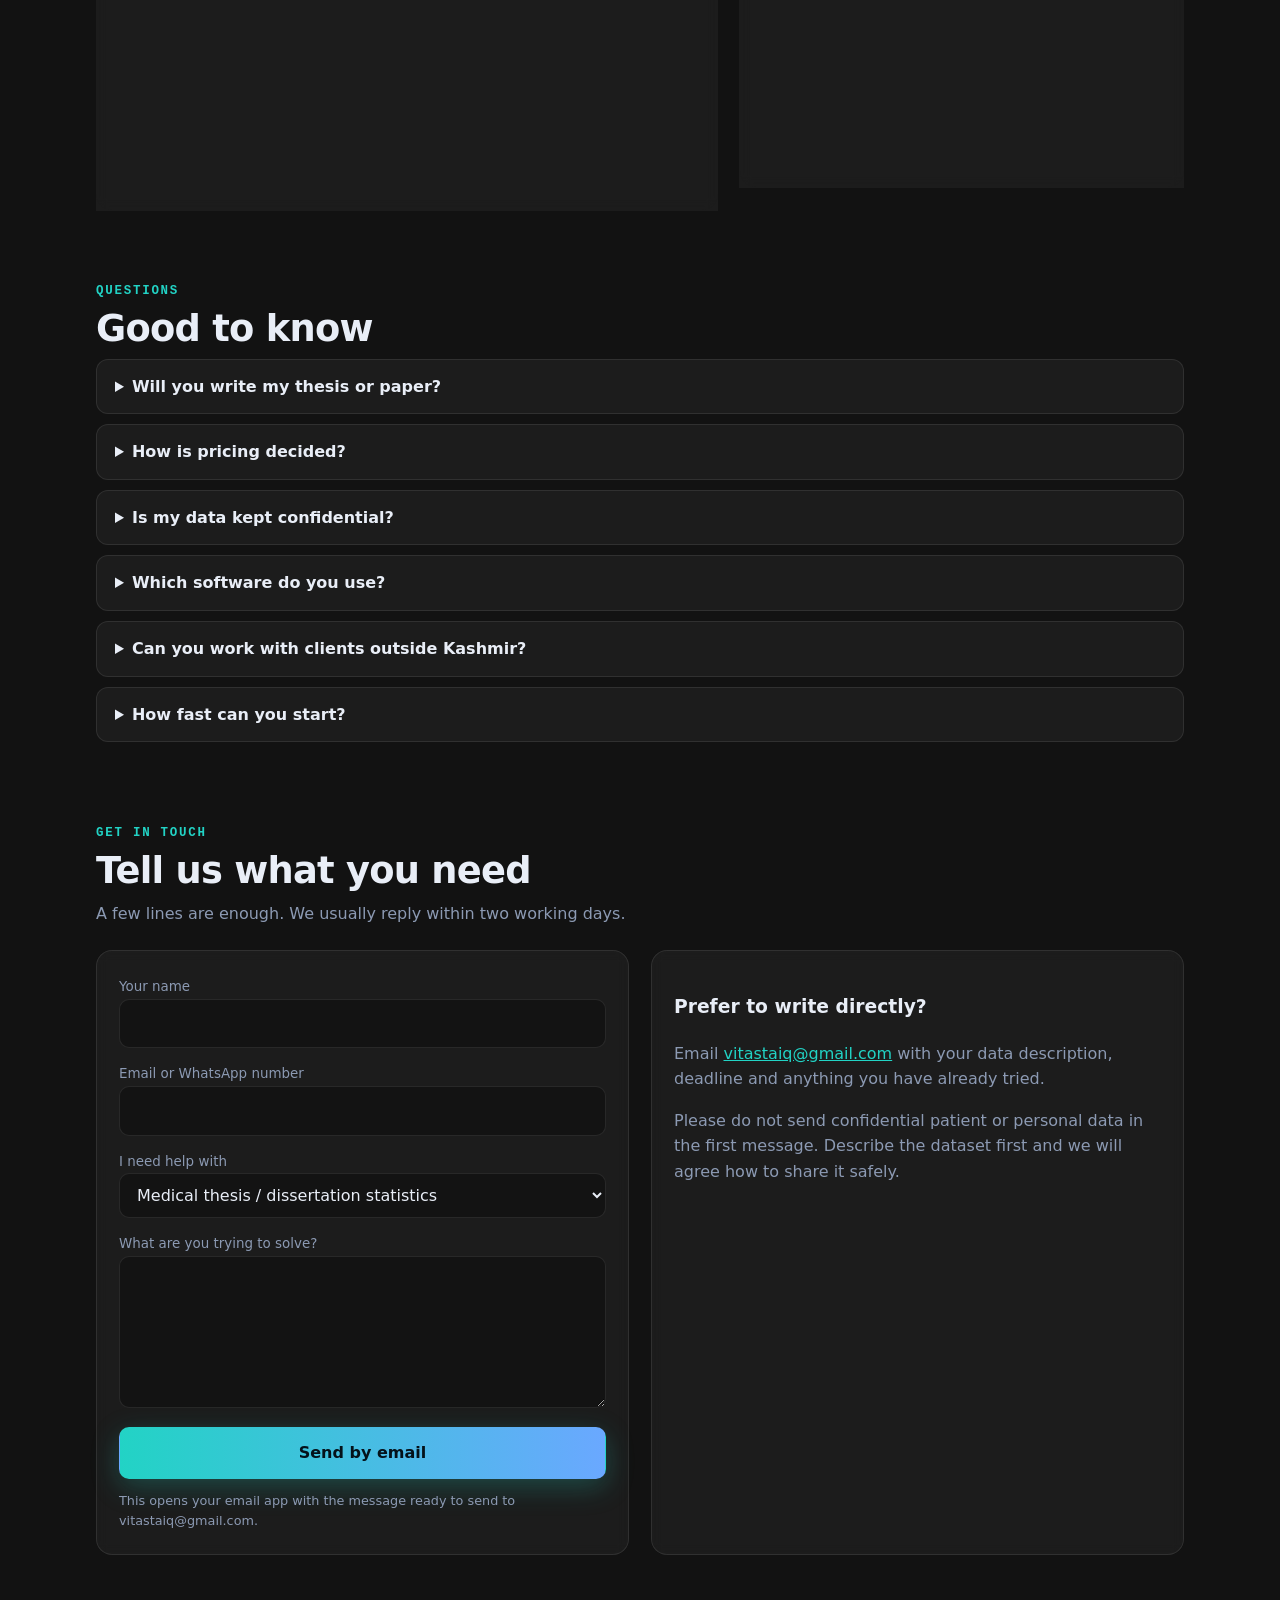
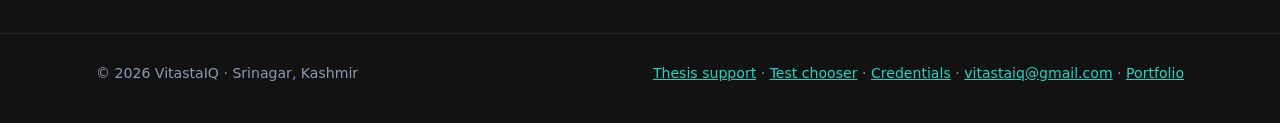
==== commit 28e9447e: "Remove GitHub link from home page footer" ====
--- a/site/index.html
+++ b/site/index.html
@@ -291,7 +291,7 @@
   <footer>
     <div class="wrap">
       <span>&copy; 2026 VitastaIQ &middot; Srinagar, Kashmir</span>
-      <span><a href="thesis/index.html">Thesis support</a> &middot; <a href="tests/index.html">Test chooser</a> &middot; <a href="research/index.html">Credentials</a> &middot; <a href="mailto:vitastaiq@gmail.com">vitastaiq@gmail.com</a> &middot; <a href="https://deepstatistix.github.io/">Portfolio</a> &middot; <a href="https://github.com/DeepStatistix">GitHub</a></span>
+      <span><a href="thesis/index.html">Thesis support</a> &middot; <a href="tests/index.html">Test chooser</a> &middot; <a href="research/index.html">Credentials</a> &middot; <a href="mailto:vitastaiq@gmail.com">vitastaiq@gmail.com</a> &middot; <a href="https://deepstatistix.github.io/">Portfolio</a></span>
     </div>
   </footer>
 
